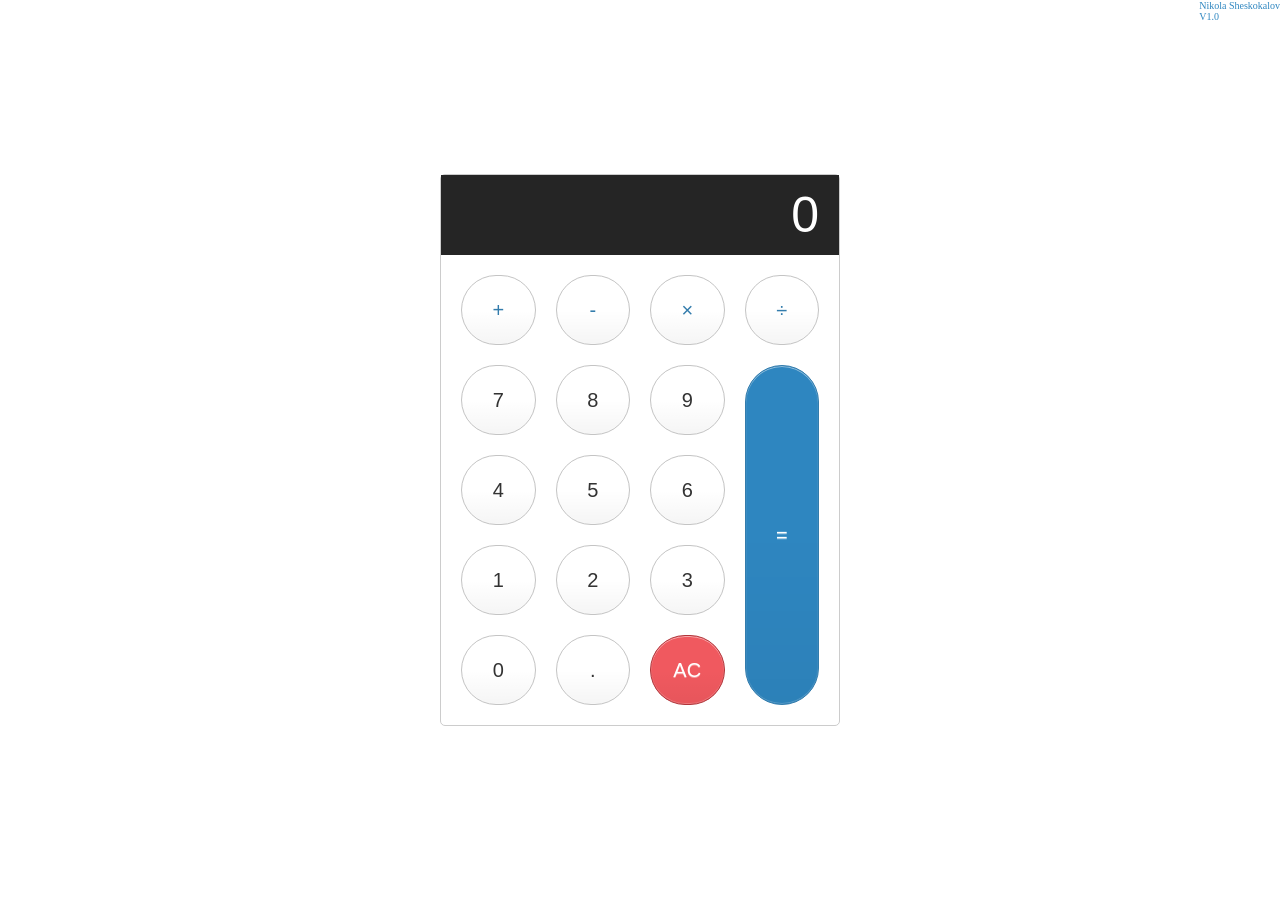
==== index.html @ 2898b0ed "Add files via upload" ====
<!DOCTYPE html>
<html lang="en">
<head>
    <meta charset="UTF-8">
    <meta http-equiv="X-UA-Compatible" content="IE=edge">
    <meta name="viewport" content="width=device-width, initial-scale=1.0">
    <link rel="stylesheet" href="css/styles.css">
    <title>Calculator</title>
</head>
<body>
    <div class="calculator">

        <input type="text" class="calculator-screen" value="" disabled />
        
        <div class="calculator-keys">
          
          <button type="button" class="operator" value="+">+</button>
          <button type="button" class="operator" value="-">-</button>
          <button type="button" class="operator" value="*">&times;</button>
          <button type="button" class="operator" value="/">&divide;</button>
      
          <button type="button" value="7">7</button>
          <button type="button" value="8">8</button>
          <button type="button" value="9">9</button>
      
      
          <button type="button" value="4">4</button>
          <button type="button" value="5">5</button>
          <button type="button" value="6">6</button>
      
      
          <button type="button" value="1">1</button>
          <button type="button" value="2">2</button>
          <button type="button" value="3">3</button>
      
      
          <button type="button" value="0">0</button>
          <button type="button" class="decimal" value=".">.</button>
          <button type="button" class="all-clear" value="all-clear">AC</button>
      
          <button type="button" class="equal-sign operator" value="=">=</button>
      
        </div>
      </div>

      <footer id="footer">
        <p>Nikola Sheskokalov</p>
        <p>V1.0</p>
      </footer>

      <script src="script.js"></script>
</body>
</html>
---- css/styles.css ----
html {
    font-size: 62.5%;
    box-sizing: border-box;
  }
  
  *, *::before, *::after {
    margin: 0;
    padding: 0;
    box-sizing: inherit;
  }
  
  .calculator {
    border: 1px solid #ccc;
    border-radius: 5px;
    position: absolute;
    top: 50%;
    left: 50%;
    transform: translate(-50%, -50%);
    width: 400px;
  }
  
  .calculator-screen {
    width: 100%;
    font-size: 5rem;
    height: 80px;
    border: none;
    background-color: #252525;
    color: #fff;
    text-align: right;
    padding-right: 20px;
    padding-left: 10px;
  }
  
  button {
    height: 70px;
    background-color: #fff;
    border-radius: 120px;
    border: 1px solid #c4c4c4;
    background-color: transparent;
    font-size: 2rem;
    color: #333;
    background-image: linear-gradient(to bottom,transparent,transparent 50%,rgba(0,0,0,.04));
    box-shadow: inset 0 0 0 1px rgba(255,255,255,.05), inset 0 1px 0 0 rgba(255,255,255,.45), inset 0 -1px 0 0 rgba(255,255,255,.15), 0 1px 0 0 rgba(255,255,255,.15);
    text-shadow: 0 1px rgba(255,255,255,.4);
  }
  
  button:hover {
    background-color: #eaeaea;
  }
  
  .operator {
    color: #337cac;
  }
  
  .all-clear {
    background-color: #f0595f;
    border-color: #b0353a;
    color: #fff;
  }
  
  .all-clear:hover {
    background-color: #f17377;
  }
  
  .equal-sign {
    background-color: #2e86c0;
    border-color: #337cac;
    color: #fff;
    height: 100%;
    grid-area: 2 / 4 / 6 / 5;
  }
  
  .equal-sign:hover {
    background-color: #4e9ed4;
  }
  
  .calculator-keys {
    display: grid;
    grid-template-columns: repeat(4, 1fr);
    grid-gap: 20px;
    padding: 20px;
  }

  #footer {
    float: right;
    color: #2e86c0;
  }
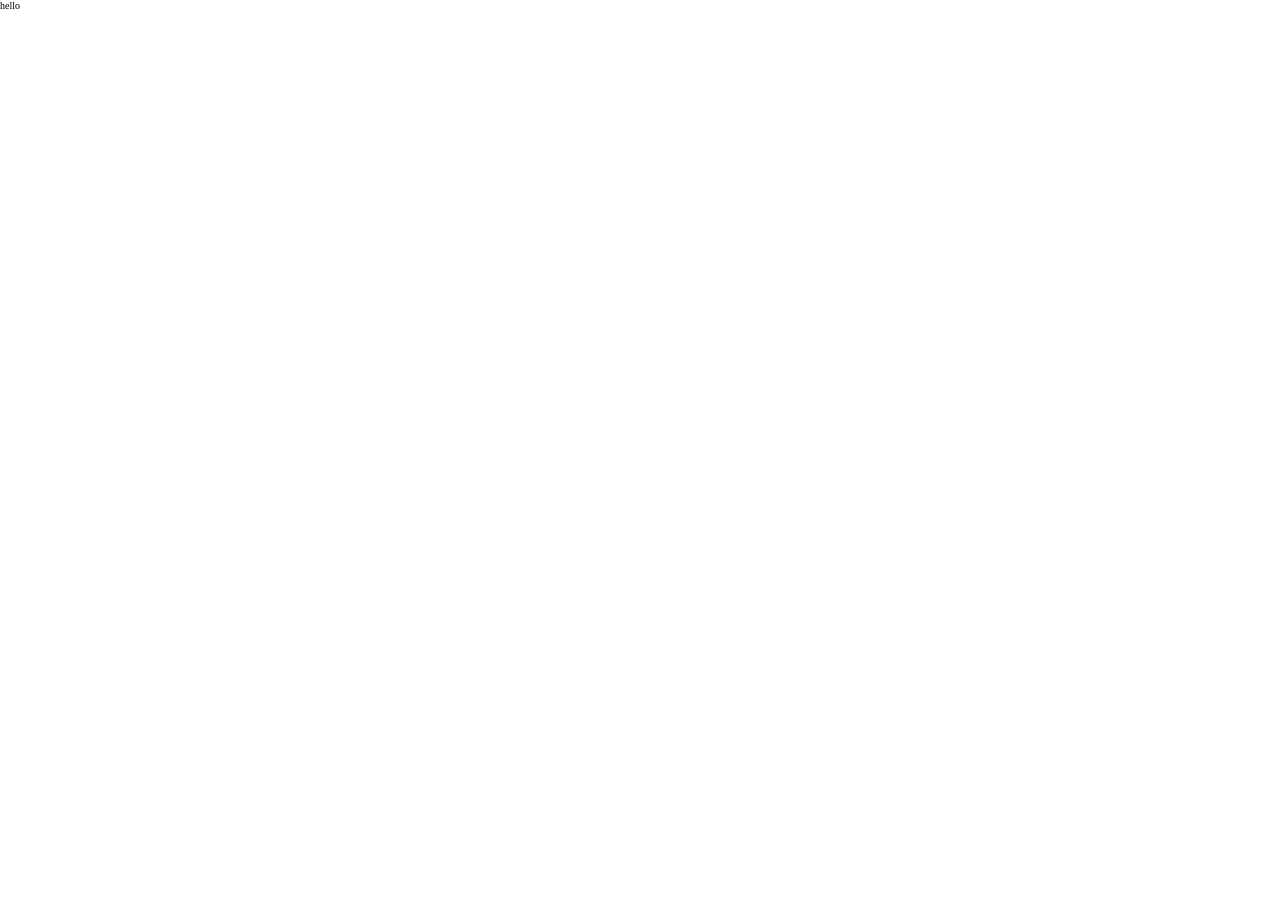
==== commit 9dc597c8: "Add files via upload" ====
--- a/index.html
+++ b/index.html
@@ -8,7 +8,9 @@
     <title>Calculator</title>
 </head>
 <body>
-    <div class="calculator">
+
+<p>hello</p>
+    <!-- <div class="calculator">
 
         <input type="text" class="calculator-screen" value="" disabled />
         
@@ -48,6 +50,6 @@
         <p>V1.0</p>
       </footer>
 
-      <script src="script.js"></script>
+      <script src="script.js"></script> -->
 </body>
 </html>
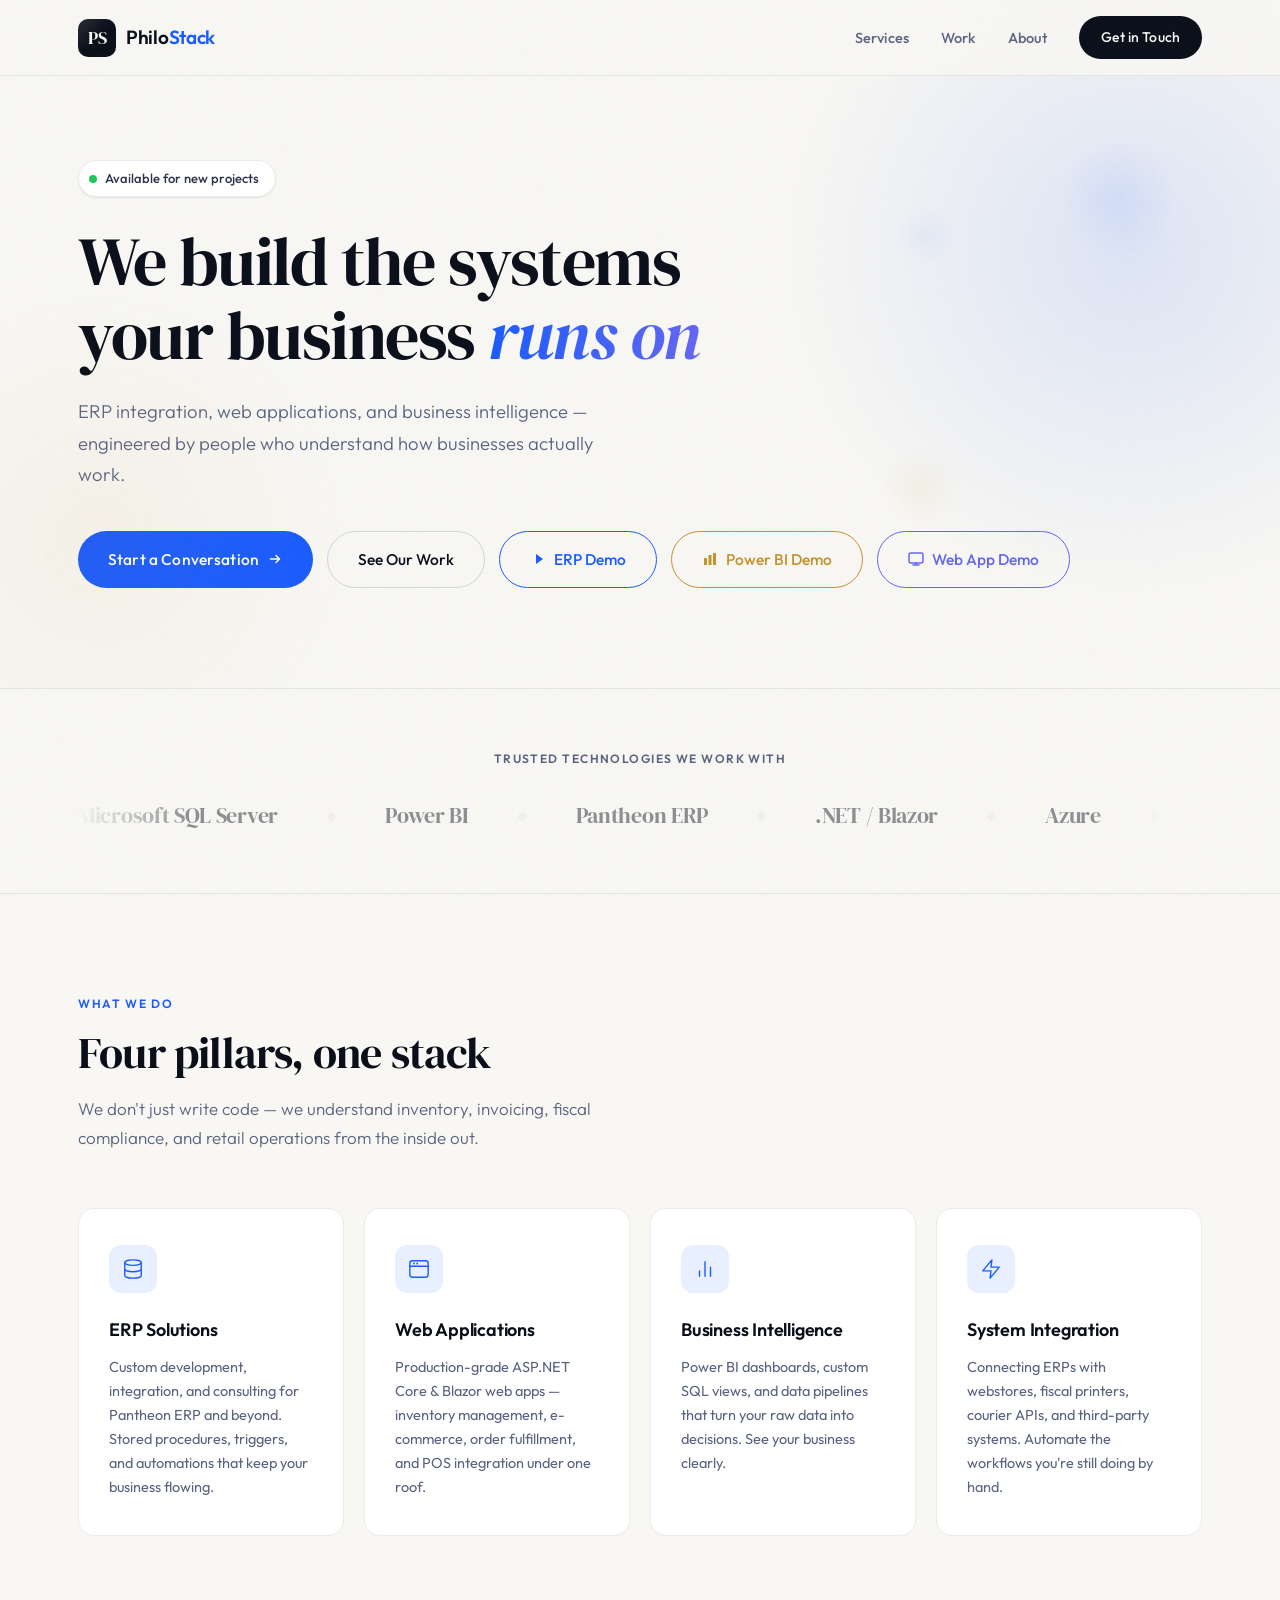
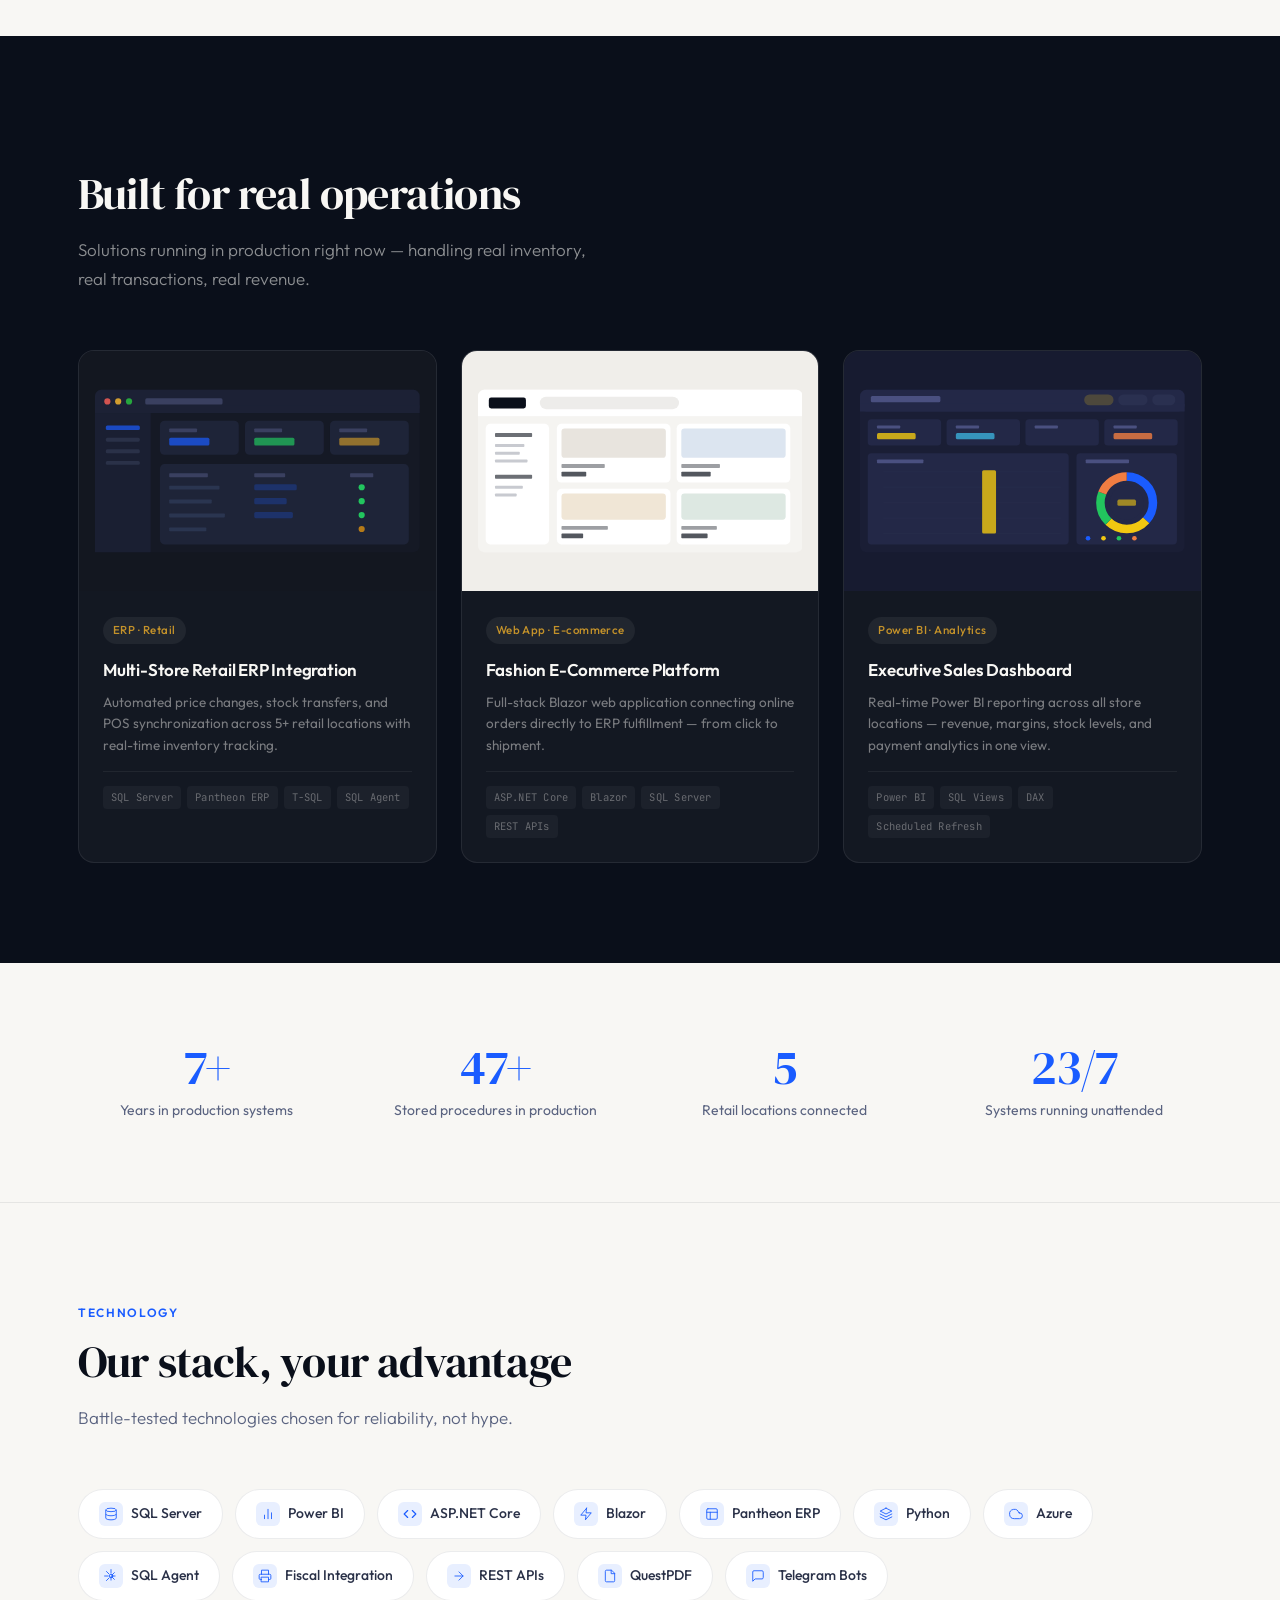
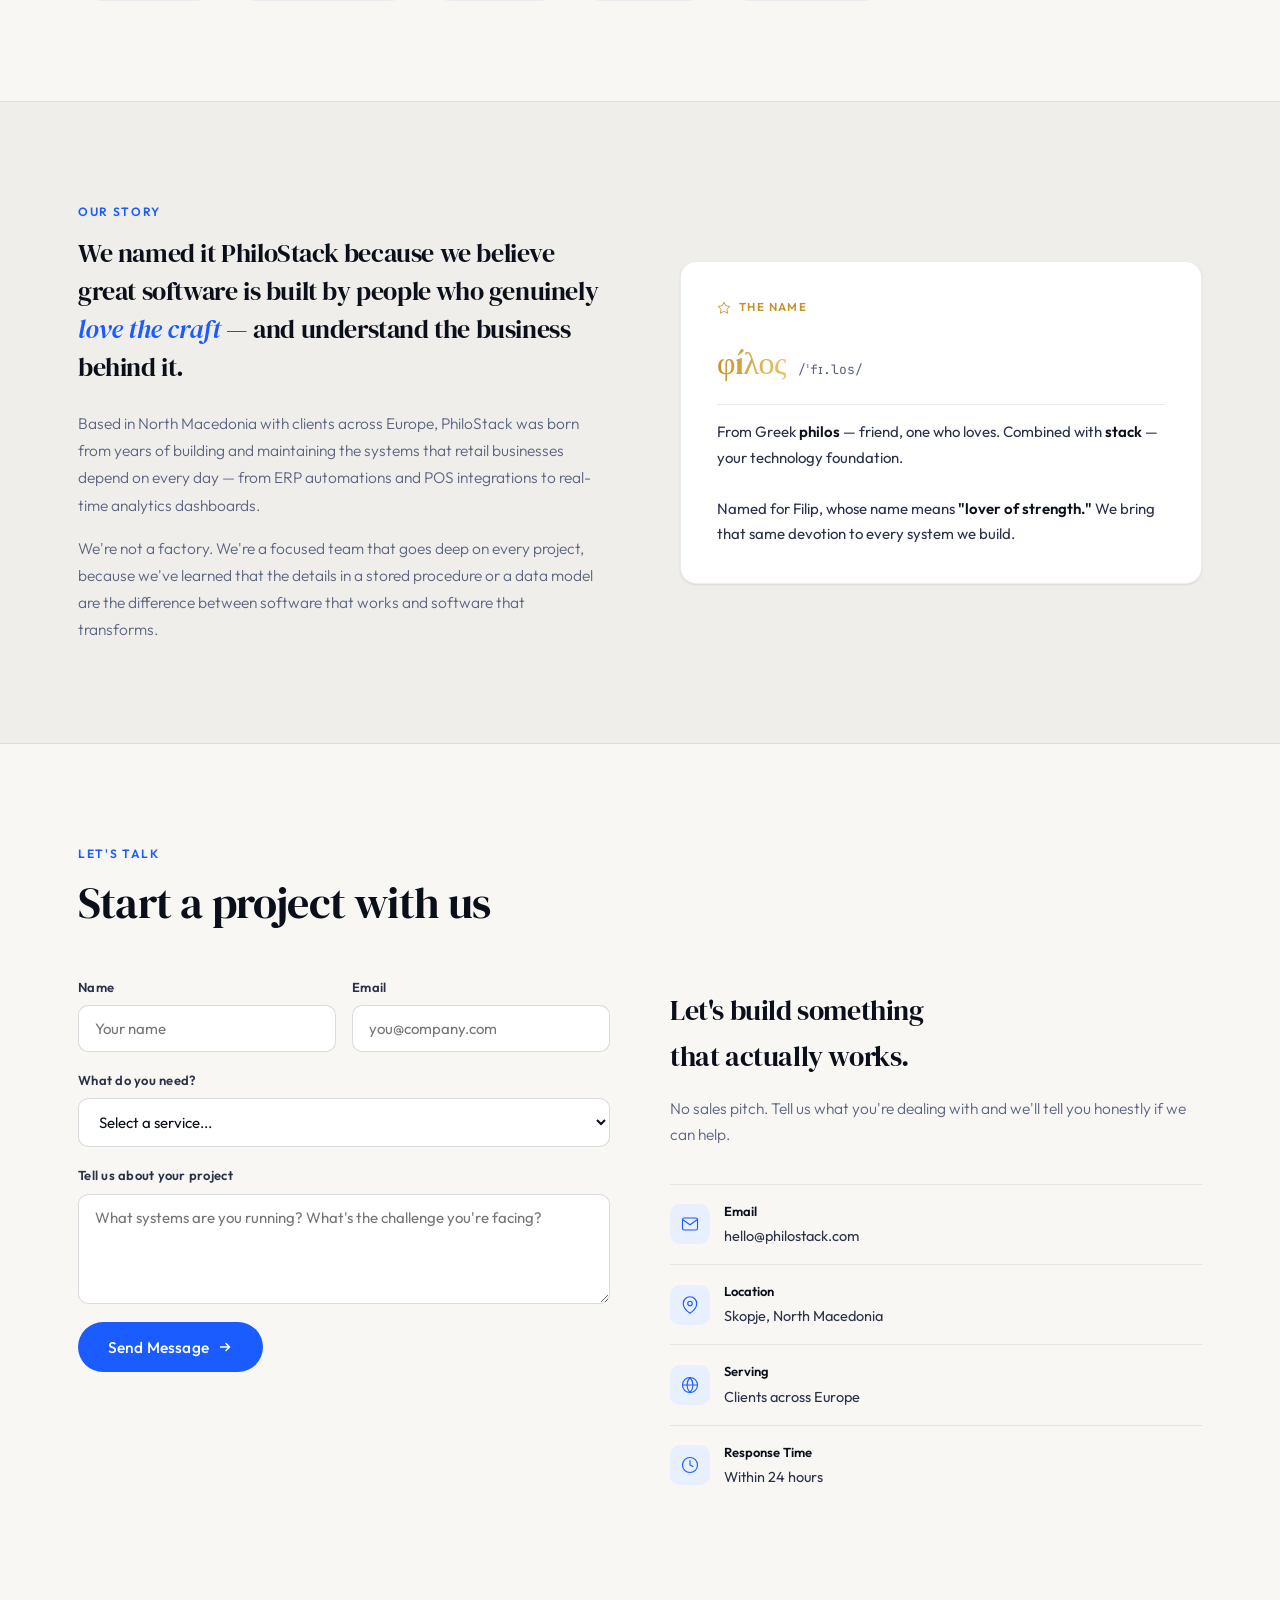
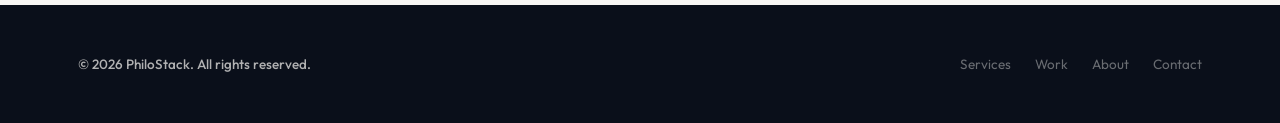
==== commit 6e25bbf9: "Initial deploy: PhiloStack website with interactive demos - Landing page with services, portfolio, s" ====
--- a/index.html
+++ b/index.html
@@ -1,55 +1,1508 @@
-<!DOCTYPE html>
-<html lang="en">
-<head>
-    <meta charset="UTF-8">
-    <meta http-equiv="X-UA-Compatible" content="IE=edge">
-    <meta name="viewport" content="width=device-width, initial-scale=1.0">
-    <link rel="stylesheet" href="css/styles.css">
-    <title>Calculator</title>
-</head>
-<body>
-
-<p>hello</p>
-    <!-- <div class="calculator">
-
-        <input type="text" class="calculator-screen" value="" disabled />
-        
-        <div class="calculator-keys">
-          
-          <button type="button" class="operator" value="+">+</button>
-          <button type="button" class="operator" value="-">-</button>
-          <button type="button" class="operator" value="*">&times;</button>
-          <button type="button" class="operator" value="/">&divide;</button>
-      
-          <button type="button" value="7">7</button>
-          <button type="button" value="8">8</button>
-          <button type="button" value="9">9</button>
-      
-      
-          <button type="button" value="4">4</button>
-          <button type="button" value="5">5</button>
-          <button type="button" value="6">6</button>
-      
-      
-          <button type="button" value="1">1</button>
-          <button type="button" value="2">2</button>
-          <button type="button" value="3">3</button>
-      
-      
-          <button type="button" value="0">0</button>
-          <button type="button" class="decimal" value=".">.</button>
-          <button type="button" class="all-clear" value="all-clear">AC</button>
-      
-          <button type="button" class="equal-sign operator" value="=">=</button>
-      
-        </div>
-      </div>
-
-      <footer id="footer">
-        <p>Nikola Sheskokalov</p>
-        <p>V1.0</p>
-      </footer>
-
-      <script src="script.js"></script> -->
-</body>
-</html>+<!DOCTYPE html>
+<html lang="en">
+<head>
+<meta charset="UTF-8">
+<meta name="viewport" content="width=device-width, initial-scale=1.0">
+<title>PhiloStack — ERP Solutions & Business Intelligence</title>
+<meta name="description" content="PhiloStack builds the systems your business runs on. ERP integration, web applications, and business intelligence — engineered in Skopje, serving Europe.">
+<meta name="theme-color" content="#0a0f1a">
+
+<!-- Open Graph -->
+<meta property="og:type" content="website">
+<meta property="og:title" content="PhiloStack — We build the systems your business runs on">
+<meta property="og:description" content="ERP integration, web applications, and business intelligence — engineered by people who understand how businesses actually work.">
+<meta property="og:url" content="https://philostack.com">
+<meta property="og:site_name" content="PhiloStack">
+<meta property="og:locale" content="en_US">
+
+<!-- Twitter Card -->
+<meta name="twitter:card" content="summary_large_image">
+<meta name="twitter:title" content="PhiloStack — We build the systems your business runs on">
+<meta name="twitter:description" content="ERP integration, web applications, and business intelligence — engineered by people who understand how businesses actually work.">
+
+<link rel="preconnect" href="https://fonts.googleapis.com">
+<link href="https://fonts.googleapis.com/css2?family=DM+Serif+Display:ital@0;1&family=Outfit:wght@300;400;500;600;700&family=JetBrains+Mono:wght@400;500&display=swap" rel="stylesheet">
+<style>
+  :root {
+    --ink: #0a0f1a;
+    --ink-soft: #2a3148;
+    --ink-muted: #5a6380;
+    --surface: #f8f7f4;
+    --surface-warm: #f0eeea;
+    --surface-card: #ffffff;
+    --accent: #1a5cff;
+    --accent-soft: #e8efff;
+    --accent-glow: rgba(26, 92, 255, 0.12);
+    --gold: #c4922a;
+    --gold-soft: #fdf6e8;
+    --border: rgba(10, 15, 26, 0.08);
+    --border-strong: rgba(10, 15, 26, 0.15);
+    --radius: 16px;
+    --radius-sm: 10px;
+    --shadow-sm: 0 1px 3px rgba(10,15,26,0.04), 0 1px 2px rgba(10,15,26,0.06);
+    --shadow-md: 0 4px 20px rgba(10,15,26,0.06), 0 1px 3px rgba(10,15,26,0.04);
+    --shadow-lg: 0 12px 40px rgba(10,15,26,0.08), 0 4px 12px rgba(10,15,26,0.04);
+  }
+
+  * { margin: 0; padding: 0; box-sizing: border-box; }
+  html { scroll-behavior: smooth; }
+
+  body {
+    font-family: 'Outfit', sans-serif;
+    background: var(--surface);
+    color: var(--ink);
+    line-height: 1.65;
+    font-weight: 400;
+    -webkit-font-smoothing: antialiased;
+    overflow-x: hidden;
+  }
+
+  /* ── NOISE TEXTURE ── */
+  body::before {
+    content: '';
+    position: fixed;
+    inset: 0;
+    opacity: 0.025;
+    background-image: url("data:image/svg+xml,%3Csvg viewBox='0 0 256 256' xmlns='http://www.w3.org/2000/svg'%3E%3Cfilter id='n'%3E%3CfeTurbulence type='fractalNoise' baseFrequency='0.85' numOctaves='4' stitchTiles='stitch'/%3E%3C/filter%3E%3Crect width='100%25' height='100%25' filter='url(%23n)'/%3E%3C/svg%3E");
+    pointer-events: none;
+    z-index: 9999;
+  }
+
+  .container { max-width: 1180px; margin: 0 auto; padding: 0 28px; }
+
+  /* ── ANIMATIONS ── */
+  @keyframes fadeUp {
+    from { opacity: 0; transform: translateY(28px); }
+    to { opacity: 1; transform: translateY(0); }
+  }
+  @keyframes fadeIn {
+    from { opacity: 0; }
+    to { opacity: 1; }
+  }
+  @keyframes pulse {
+    0%, 100% { opacity: 1; }
+    50% { opacity: 0.5; }
+  }
+  @keyframes float {
+    0%, 100% { transform: translateY(0); }
+    50% { transform: translateY(-6px); }
+  }
+  @keyframes shimmer {
+    0% { background-position: -200% 0; }
+    100% { background-position: 200% 0; }
+  }
+  @keyframes floatOrb {
+    0%, 100% { transform: translate(0, 0) scale(1); }
+    25% { transform: translate(30px, -20px) scale(1.05); }
+    50% { transform: translate(-10px, -40px) scale(0.97); }
+    75% { transform: translate(-25px, -10px) scale(1.03); }
+  }
+  @keyframes textGradient {
+    0%, 100% { background-position: 0% 50%; }
+    50% { background-position: 100% 50%; }
+  }
+  @keyframes marquee {
+    from { transform: translateX(0); }
+    to { transform: translateX(-50%); }
+  }
+  @keyframes breathe {
+    0%, 100% { opacity: 0.6; transform: scale(1); }
+    50% { opacity: 1; transform: scale(1.02); }
+  }
+  @keyframes svgBarGrow {
+    from { transform: scaleY(0); }
+    to { transform: scaleY(1); }
+  }
+  @keyframes dotTrail {
+    0% { opacity: 0; transform: translateX(-10px); }
+    20% { opacity: 1; }
+    80% { opacity: 1; }
+    100% { opacity: 0; transform: translateX(10px); }
+  }
+
+  .fade-up { animation: fadeUp 0.7s ease-out both; }
+  .fade-up-d1 { animation-delay: 0.1s; }
+  .fade-up-d2 { animation-delay: 0.2s; }
+  .fade-up-d3 { animation-delay: 0.3s; }
+  .fade-up-d4 { animation-delay: 0.4s; }
+
+  /* ── SCROLL REVEAL (progressive enhancement) ── */
+  body.js-ready .reveal {
+    opacity: 0;
+    transform: translateY(32px);
+    transition: opacity 0.7s cubic-bezier(0.22, 1, 0.36, 1), transform 0.7s cubic-bezier(0.22, 1, 0.36, 1);
+  }
+  body.js-ready .reveal.visible {
+    opacity: 1;
+    transform: translateY(0);
+  }
+  body.js-ready .reveal-d1 { transition-delay: 0.08s; }
+  body.js-ready .reveal-d2 { transition-delay: 0.16s; }
+  body.js-ready .reveal-d3 { transition-delay: 0.24s; }
+  body.js-ready .reveal-d4 { transition-delay: 0.32s; }
+
+  /* ── NAV ── */
+  nav {
+    position: fixed;
+    top: 0; left: 0; right: 0;
+    z-index: 100;
+    padding: 16px 0;
+    background: rgba(248, 247, 244, 0.85);
+    backdrop-filter: blur(20px);
+    -webkit-backdrop-filter: blur(20px);
+    border-bottom: 1px solid var(--border);
+    transition: box-shadow 0.3s, padding 0.3s;
+    animation: fadeIn 0.5s ease-out;
+  }
+  nav.scrolled {
+    padding: 12px 0;
+    box-shadow: 0 4px 20px rgba(10,15,26,0.06);
+  }
+  nav .container {
+    display: flex;
+    justify-content: space-between;
+    align-items: center;
+  }
+  .logo {
+    display: flex;
+    align-items: center;
+    gap: 10px;
+    text-decoration: none;
+    color: var(--ink);
+  }
+  .logo-mark {
+    width: 38px; height: 38px;
+    background: var(--ink);
+    border-radius: 10px;
+    display: flex;
+    align-items: center;
+    justify-content: center;
+    color: var(--surface);
+    font-family: 'DM Serif Display', serif;
+    font-size: 18px;
+    font-weight: 400;
+    letter-spacing: -0.5px;
+    position: relative;
+    overflow: hidden;
+  }
+  .logo-mark::after {
+    content: '';
+    position: absolute;
+    inset: 0;
+    background: linear-gradient(135deg, rgba(255,255,255,0.12) 0%, transparent 50%);
+  }
+  .logo-text {
+    font-weight: 600;
+    font-size: 19px;
+    letter-spacing: -0.3px;
+  }
+  .logo-text span { color: var(--accent); }
+
+  .nav-links { display: flex; gap: 32px; align-items: center; }
+  .nav-links a {
+    color: var(--ink-muted);
+    text-decoration: none;
+    font-size: 14.5px;
+    font-weight: 500;
+    transition: color 0.2s;
+    letter-spacing: 0.01em;
+  }
+  .nav-links a:hover { color: var(--ink); }
+  .nav-cta {
+    background: var(--ink) !important;
+    color: var(--surface) !important;
+    padding: 10px 22px !important;
+    border-radius: 50px !important;
+    font-size: 14px !important;
+    font-weight: 500 !important;
+    transition: all 0.25s !important;
+    letter-spacing: 0.01em;
+  }
+  .nav-cta:hover { background: var(--accent) !important; transform: translateY(-1px); }
+
+  /* ── HAMBURGER ── */
+  .hamburger {
+    display: none;
+    flex-direction: column;
+    justify-content: center;
+    gap: 5px;
+    width: 36px; height: 36px;
+    background: none;
+    border: none;
+    cursor: pointer;
+    padding: 6px;
+    z-index: 110;
+  }
+  .hamburger span {
+    display: block;
+    width: 100%;
+    height: 2px;
+    background: var(--ink);
+    border-radius: 2px;
+    transition: all 0.3s ease;
+    transform-origin: center;
+  }
+  .hamburger.active span:nth-child(1) { transform: rotate(45deg) translate(5px, 5px); }
+  .hamburger.active span:nth-child(2) { opacity: 0; }
+  .hamburger.active span:nth-child(3) { transform: rotate(-45deg) translate(5px, -5px); }
+
+  /* ── MOBILE MENU OVERLAY ── */
+  .mobile-menu {
+    position: fixed;
+    inset: 0;
+    background: var(--surface);
+    z-index: 105;
+    display: flex;
+    flex-direction: column;
+    align-items: center;
+    justify-content: center;
+    gap: 8px;
+    opacity: 0;
+    pointer-events: none;
+    transition: opacity 0.3s ease;
+  }
+  .mobile-menu.open {
+    opacity: 1;
+    pointer-events: auto;
+  }
+  .mobile-menu a {
+    font-family: 'DM Serif Display', serif;
+    font-size: 32px;
+    color: var(--ink);
+    text-decoration: none;
+    padding: 12px 24px;
+    letter-spacing: -0.5px;
+    transition: color 0.2s;
+    opacity: 0;
+    transform: translateY(20px);
+  }
+  .mobile-menu.open a {
+    opacity: 1;
+    transform: translateY(0);
+    transition: opacity 0.4s ease, transform 0.4s ease, color 0.2s;
+  }
+  .mobile-menu.open a:nth-child(1) { transition-delay: 0.1s; }
+  .mobile-menu.open a:nth-child(2) { transition-delay: 0.15s; }
+  .mobile-menu.open a:nth-child(3) { transition-delay: 0.2s; }
+  .mobile-menu.open a:nth-child(4) { transition-delay: 0.25s; }
+  .mobile-menu a:hover { color: var(--accent); }
+
+  /* ── HERO ── */
+  .hero {
+    padding: 160px 0 100px;
+    position: relative;
+    overflow: hidden;
+  }
+  .hero::before {
+    content: '';
+    position: absolute;
+    top: -100px; right: -200px;
+    width: 700px; height: 700px;
+    background: radial-gradient(circle, var(--accent-glow) 0%, transparent 70%);
+    pointer-events: none;
+    animation: floatOrb 12s ease-in-out infinite;
+  }
+  .hero::after {
+    content: '';
+    position: absolute;
+    bottom: -100px; left: -150px;
+    width: 500px; height: 500px;
+    background: radial-gradient(circle, rgba(196,146,42,0.06) 0%, transparent 70%);
+    pointer-events: none;
+    animation: floatOrb 16s ease-in-out infinite reverse;
+  }
+  .hero-orb {
+    position: absolute;
+    border-radius: 50%;
+    pointer-events: none;
+    opacity: 0;
+    animation: floatOrb 10s ease-in-out infinite;
+  }
+  body.js-ready .hero-orb { opacity: 1; transition: opacity 1.5s ease 0.5s; }
+  .hero-orb-1 {
+    width: 120px; height: 120px;
+    top: 20%; right: 8%;
+    background: radial-gradient(circle, rgba(26,92,255,0.08), transparent 70%);
+    animation-duration: 14s;
+  }
+  .hero-orb-2 {
+    width: 80px; height: 80px;
+    top: 65%; right: 25%;
+    background: radial-gradient(circle, rgba(196,146,42,0.07), transparent 70%);
+    animation-duration: 18s; animation-delay: -4s;
+  }
+  .hero-orb-3 {
+    width: 60px; height: 60px;
+    top: 30%; left: 70%;
+    background: radial-gradient(circle, rgba(26,92,255,0.05), transparent 70%);
+    animation-duration: 11s; animation-delay: -7s;
+  }
+  .hero-badge {
+    display: inline-flex;
+    align-items: center;
+    gap: 8px;
+    padding: 7px 16px 7px 10px;
+    background: var(--surface-card);
+    border: 1px solid var(--border);
+    border-radius: 50px;
+    font-size: 13px;
+    font-weight: 500;
+    color: var(--ink-soft);
+    margin-bottom: 28px;
+    box-shadow: var(--shadow-sm);
+  }
+  .hero-badge-dot {
+    width: 8px; height: 8px;
+    background: #22c55e;
+    border-radius: 50%;
+    animation: pulse 2s ease-in-out infinite;
+  }
+  .hero h1 {
+    font-family: 'DM Serif Display', serif;
+    font-size: clamp(42px, 5.5vw, 68px);
+    line-height: 1.08;
+    letter-spacing: -1.5px;
+    font-weight: 400;
+    max-width: 750px;
+    color: var(--ink);
+    margin-bottom: 24px;
+  }
+  .hero h1 em {
+    font-style: italic;
+    background: linear-gradient(90deg, var(--accent), #6366f1, var(--accent));
+    background-size: 200% auto;
+    -webkit-background-clip: text;
+    -webkit-text-fill-color: transparent;
+    background-clip: text;
+    animation: textGradient 6s ease-in-out infinite;
+  }
+  .hero-sub {
+    font-size: 18.5px;
+    color: var(--ink-muted);
+    max-width: 540px;
+    line-height: 1.7;
+    margin-bottom: 40px;
+    font-weight: 300;
+  }
+  .hero-actions { display: flex; gap: 14px; flex-wrap: wrap; }
+  .btn-primary {
+    display: inline-flex;
+    align-items: center;
+    gap: 8px;
+    padding: 15px 30px;
+    background: var(--accent);
+    color: #fff;
+    border: none;
+    border-radius: 50px;
+    font-family: 'Outfit', sans-serif;
+    font-size: 15.5px;
+    font-weight: 500;
+    cursor: pointer;
+    transition: all 0.25s;
+    text-decoration: none;
+    letter-spacing: 0.01em;
+  }
+  .btn-primary:hover { background: #0044dd; transform: translateY(-2px); box-shadow: 0 8px 24px rgba(26,92,255,0.25); }
+  .btn-secondary {
+    display: inline-flex;
+    align-items: center;
+    gap: 8px;
+    padding: 15px 30px;
+    background: transparent;
+    color: var(--ink);
+    border: 1.5px solid var(--border-strong);
+    border-radius: 50px;
+    font-family: 'Outfit', sans-serif;
+    font-size: 15.5px;
+    font-weight: 500;
+    cursor: pointer;
+    transition: all 0.25s;
+    text-decoration: none;
+  }
+  .btn-secondary:hover { border-color: var(--ink); background: var(--surface-card); }
+
+  /* ── TRUST BAR ── */
+  .trust-bar {
+    padding: 60px 0;
+    border-top: 1px solid var(--border);
+    border-bottom: 1px solid var(--border);
+  }
+  .trust-label {
+    font-size: 12px;
+    text-transform: uppercase;
+    letter-spacing: 0.12em;
+    color: var(--ink-muted);
+    font-weight: 600;
+    margin-bottom: 28px;
+    text-align: center;
+  }
+  .trust-logos-wrap {
+    overflow: hidden;
+    mask-image: linear-gradient(90deg, transparent, #000 10%, #000 90%, transparent);
+    -webkit-mask-image: linear-gradient(90deg, transparent, #000 10%, #000 90%, transparent);
+  }
+  .trust-logos {
+    display: flex;
+    align-items: center;
+    gap: 48px;
+    opacity: 0.45;
+    width: max-content;
+    animation: marquee 20s linear infinite;
+  }
+  .trust-logos:hover { animation-play-state: paused; }
+  .trust-item {
+    font-family: 'DM Serif Display', serif;
+    font-size: 22px;
+    color: var(--ink);
+    letter-spacing: -0.3px;
+    white-space: nowrap;
+  }
+  .trust-separator { color: var(--border-strong); font-size: 14px; opacity: 0.5; }
+
+  /* ── SECTION SHARED ── */
+  .section-label {
+    font-size: 12px;
+    text-transform: uppercase;
+    letter-spacing: 0.14em;
+    color: var(--accent);
+    font-weight: 600;
+    margin-bottom: 14px;
+  }
+  .section-title {
+    font-family: 'DM Serif Display', serif;
+    font-size: clamp(32px, 4vw, 44px);
+    line-height: 1.15;
+    letter-spacing: -0.8px;
+    margin-bottom: 16px;
+    font-weight: 400;
+  }
+  .section-desc {
+    font-size: 17px;
+    color: var(--ink-muted);
+    max-width: 520px;
+    line-height: 1.7;
+    margin-bottom: 56px;
+    font-weight: 300;
+  }
+
+  /* ── SERVICES ── */
+  .services { padding: 100px 0; }
+  .services-grid {
+    display: grid;
+    grid-template-columns: repeat(auto-fit, minmax(260px, 1fr));
+    gap: 20px;
+  }
+  .service-card {
+    background: var(--surface-card);
+    border: 1px solid var(--border);
+    border-radius: var(--radius);
+    padding: 36px 30px;
+    transition: all 0.3s ease;
+    position: relative;
+    overflow: hidden;
+  }
+  .service-card::before {
+    content: '';
+    position: absolute;
+    top: 0; left: 0; right: 0;
+    height: 3px;
+    background: var(--accent);
+    transform: scaleX(0);
+    transform-origin: left;
+    transition: transform 0.4s ease;
+  }
+  .service-card:hover::before { transform: scaleX(1); }
+  .service-card:hover { box-shadow: var(--shadow-lg); transform: translateY(-4px); border-color: transparent; }
+  .service-icon {
+    width: 48px; height: 48px;
+    background: var(--accent-soft);
+    border-radius: 12px;
+    display: flex;
+    align-items: center;
+    justify-content: center;
+    margin-bottom: 22px;
+    color: var(--accent);
+  }
+  .service-card h3 {
+    font-size: 18px;
+    font-weight: 600;
+    margin-bottom: 10px;
+    letter-spacing: -0.2px;
+  }
+  .service-card p {
+    font-size: 14.5px;
+    color: var(--ink-muted);
+    line-height: 1.65;
+  }
+
+  /* ── WORK / PORTFOLIO ── */
+  .work { padding: 100px 0; background: var(--ink); color: var(--surface); }
+  .work .section-label { color: var(--gold); }
+  .work .section-desc { color: rgba(248,247,244,0.55); }
+
+  .work-grid {
+    display: grid;
+    grid-template-columns: repeat(auto-fit, minmax(340px, 1fr));
+    gap: 24px;
+  }
+  .work-card {
+    border-radius: var(--radius);
+    overflow: hidden;
+    background: rgba(255,255,255,0.04);
+    border: 1px solid rgba(255,255,255,0.08);
+    transition: all 0.35s;
+  }
+  .work-card:hover { border-color: rgba(255,255,255,0.15); transform: translateY(-4px); }
+  .work-thumb {
+    height: 240px;
+    display: flex;
+    align-items: center;
+    justify-content: center;
+    position: relative;
+    overflow: hidden;
+    padding: 16px;
+  }
+  .work-thumb svg {
+    width: 100%;
+    height: 100%;
+    border-radius: 8px;
+  }
+  .work-card-body { padding: 24px; }
+  .work-card-tag {
+    display: inline-block;
+    padding: 4px 10px;
+    background: rgba(255,255,255,0.06);
+    border-radius: 50px;
+    font-size: 11.5px;
+    font-weight: 500;
+    color: var(--gold);
+    margin-bottom: 12px;
+    letter-spacing: 0.04em;
+  }
+  .work-card h3 {
+    font-size: 17px;
+    font-weight: 600;
+    margin-bottom: 8px;
+    letter-spacing: -0.2px;
+  }
+  .work-card p {
+    font-size: 13.5px;
+    color: rgba(248,247,244,0.45);
+    line-height: 1.6;
+  }
+  .work-card-tech {
+    display: flex;
+    flex-wrap: wrap;
+    gap: 6px;
+    margin-top: 14px;
+    padding-top: 14px;
+    border-top: 1px solid rgba(255,255,255,0.06);
+  }
+  .work-card-tech span {
+    font-family: 'JetBrains Mono', monospace;
+    font-size: 10.5px;
+    color: rgba(248,247,244,0.35);
+    padding: 3px 8px;
+    background: rgba(255,255,255,0.04);
+    border-radius: 4px;
+    letter-spacing: 0.02em;
+  }
+
+  /* ── STATS ── */
+  .stats { padding: 80px 0; border-bottom: 1px solid var(--border); }
+  .stats-grid {
+    display: grid;
+    grid-template-columns: repeat(4, 1fr);
+    gap: 32px;
+    text-align: center;
+  }
+  .stat-number {
+    font-family: 'DM Serif Display', serif;
+    font-size: 48px;
+    color: var(--accent);
+    letter-spacing: -1.5px;
+    line-height: 1;
+    margin-bottom: 8px;
+    transition: transform 0.3s ease;
+  }
+  .stat-number.counted { animation: breathe 4s ease-in-out 1; }
+  .stat-label {
+    font-size: 14px;
+    color: var(--ink-muted);
+    font-weight: 400;
+  }
+
+  /* ── TECH STACK ── */
+  .tech { padding: 100px 0; }
+  .tech-pills {
+    display: flex;
+    flex-wrap: wrap;
+    gap: 12px;
+    margin-top: 8px;
+  }
+  .tech-pill {
+    display: inline-flex;
+    align-items: center;
+    gap: 8px;
+    padding: 12px 20px;
+    background: var(--surface-card);
+    border: 1px solid var(--border);
+    border-radius: 50px;
+    font-size: 14px;
+    font-weight: 500;
+    color: var(--ink-soft);
+    transition: all 0.25s;
+    white-space: nowrap;
+  }
+  .tech-pill:hover { border-color: var(--accent); color: var(--accent); transform: translateY(-2px); box-shadow: var(--shadow-sm); }
+  .tech-pill-icon {
+    width: 24px; height: 24px;
+    border-radius: 6px;
+    background: var(--accent-soft);
+    display: flex;
+    align-items: center;
+    justify-content: center;
+    color: var(--accent);
+  }
+
+  /* ── ABOUT / STORY ── */
+  .about {
+    padding: 100px 0;
+    background: var(--surface-warm);
+    border-top: 1px solid var(--border);
+    border-bottom: 1px solid var(--border);
+  }
+  .about-inner {
+    display: grid;
+    grid-template-columns: 1fr 1fr;
+    gap: 80px;
+    align-items: center;
+  }
+  .about-quote {
+    font-family: 'DM Serif Display', serif;
+    font-size: 26px;
+    line-height: 1.45;
+    letter-spacing: -0.4px;
+    font-weight: 400;
+    color: var(--ink);
+    margin-bottom: 24px;
+  }
+  .about-quote em { color: var(--accent); font-style: italic; }
+  .about-text {
+    font-size: 15.5px;
+    color: var(--ink-muted);
+    line-height: 1.75;
+    font-weight: 300;
+  }
+  .about-text + .about-text { margin-top: 16px; }
+  .about-origin {
+    background: var(--surface-card);
+    border: 1px solid var(--border);
+    border-radius: var(--radius);
+    padding: 36px;
+    box-shadow: var(--shadow-sm);
+  }
+  .about-origin-label {
+    font-size: 11.5px;
+    text-transform: uppercase;
+    letter-spacing: 0.12em;
+    color: var(--gold);
+    font-weight: 600;
+    margin-bottom: 20px;
+    display: flex;
+    align-items: center;
+    gap: 8px;
+  }
+  .origin-word {
+    display: flex;
+    align-items: baseline;
+    gap: 12px;
+    margin-bottom: 14px;
+  }
+  .origin-greek {
+    font-family: 'DM Serif Display', serif;
+    font-size: 32px;
+    color: var(--ink);
+    letter-spacing: -0.5px;
+  }
+  .origin-phonetic {
+    font-family: 'JetBrains Mono', monospace;
+    font-size: 13px;
+    color: var(--ink-muted);
+  }
+  .origin-meaning {
+    font-size: 15px;
+    color: var(--ink-soft);
+    line-height: 1.7;
+    padding-top: 14px;
+    border-top: 1px solid var(--border);
+  }
+  .origin-meaning strong { color: var(--ink); font-weight: 600; }
+
+  /* ── CONTACT ── */
+  .contact { padding: 100px 0; }
+  .contact-inner {
+    display: grid;
+    grid-template-columns: 1fr 1fr;
+    gap: 60px;
+  }
+  .contact-form { display: flex; flex-direction: column; gap: 18px; }
+  .form-group { display: flex; flex-direction: column; gap: 7px; }
+  .form-group label {
+    font-size: 13px;
+    font-weight: 600;
+    color: var(--ink-soft);
+    letter-spacing: 0.02em;
+  }
+  .form-group input, .form-group textarea, .form-group select {
+    padding: 13px 16px;
+    border: 1.5px solid var(--border-strong);
+    border-radius: var(--radius-sm);
+    font-family: 'Outfit', sans-serif;
+    font-size: 15px;
+    color: var(--ink);
+    background: var(--surface-card);
+    transition: border-color 0.2s, box-shadow 0.2s;
+    outline: none;
+  }
+  .form-group input:focus, .form-group textarea:focus, .form-group select:focus {
+    border-color: var(--accent);
+    box-shadow: 0 0 0 3px var(--accent-glow);
+  }
+  .form-group textarea { resize: vertical; min-height: 110px; }
+  .form-row { display: grid; grid-template-columns: 1fr 1fr; gap: 16px; }
+  .contact-info { padding-top: 10px; }
+  .contact-info h3 {
+    font-family: 'DM Serif Display', serif;
+    font-size: 28px;
+    margin-bottom: 16px;
+    font-weight: 400;
+    letter-spacing: -0.4px;
+  }
+  .contact-info > p {
+    font-size: 15.5px;
+    color: var(--ink-muted);
+    line-height: 1.7;
+    margin-bottom: 36px;
+    font-weight: 300;
+  }
+  .contact-detail {
+    display: flex;
+    align-items: center;
+    gap: 14px;
+    padding: 16px 0;
+    border-top: 1px solid var(--border);
+  }
+  .contact-detail-icon {
+    width: 40px; height: 40px;
+    background: var(--accent-soft);
+    border-radius: 10px;
+    display: flex;
+    align-items: center;
+    justify-content: center;
+    flex-shrink: 0;
+    color: var(--accent);
+  }
+  .contact-detail-text { font-size: 14.5px; color: var(--ink-soft); }
+  .contact-detail-text strong { display: block; color: var(--ink); font-weight: 600; font-size: 13px; margin-bottom: 2px; }
+
+  /* ── FOOTER ── */
+  footer {
+    padding: 48px 0;
+    background: var(--ink);
+    color: rgba(248,247,244,0.4);
+    font-size: 13.5px;
+  }
+  footer .container {
+    display: flex;
+    justify-content: space-between;
+    align-items: center;
+    flex-wrap: wrap;
+    gap: 16px;
+  }
+  .footer-brand { color: rgba(248,247,244,0.7); font-weight: 500; }
+  .footer-links { display: flex; gap: 24px; }
+  .footer-links a { color: rgba(248,247,244,0.4); text-decoration: none; transition: color 0.2s; }
+  .footer-links a:hover { color: rgba(248,247,244,0.8); }
+
+  /* ── RESPONSIVE ── */
+  @media (max-width: 900px) {
+    .nav-links { display: none; }
+    .hamburger { display: flex; }
+    .about-inner { grid-template-columns: 1fr; gap: 40px; }
+    .contact-inner { grid-template-columns: 1fr; }
+    .stats-grid { grid-template-columns: repeat(2, 1fr); gap: 24px; }
+    .work-grid { grid-template-columns: 1fr; }
+    .form-row { grid-template-columns: 1fr; }
+  }
+
+  @media (max-width: 600px) {
+    .hero { padding: 130px 0 70px; }
+    .trust-logos { gap: 28px; }
+    .trust-item { font-size: 17px; }
+    .stats-grid { grid-template-columns: 1fr 1fr; }
+    .work-thumb { height: 200px; padding: 12px; }
+  }
+</style>
+</head>
+<body>
+
+<!-- ════ NAV ════ -->
+<nav>
+  <div class="container">
+    <a href="#" class="logo">
+      <div class="logo-mark">PS</div>
+      <div class="logo-text">Philo<span>Stack</span></div>
+    </a>
+    <div class="nav-links">
+      <a href="#services">Services</a>
+      <a href="#work">Work</a>
+      <a href="#about">About</a>
+      <a href="#contact" class="nav-cta">Get in Touch</a>
+    </div>
+    <button class="hamburger" aria-label="Toggle menu">
+      <span></span><span></span><span></span>
+    </button>
+  </div>
+</nav>
+
+<!-- ════ MOBILE MENU ════ -->
+<div class="mobile-menu">
+  <a href="#services">Services</a>
+  <a href="#work">Work</a>
+  <a href="#about">About</a>
+  <a href="#contact">Contact</a>
+</div>
+
+<!-- ════ HERO ════ -->
+<section class="hero">
+  <div class="hero-orb hero-orb-1"></div>
+  <div class="hero-orb hero-orb-2"></div>
+  <div class="hero-orb hero-orb-3"></div>
+  <div class="container">
+    <div class="hero-badge fade-up">
+      <span class="hero-badge-dot"></span>
+      Available for new projects
+    </div>
+    <h1 class="fade-up fade-up-d1">We build the systems<br>your business <em>runs on</em></h1>
+    <p class="hero-sub fade-up fade-up-d2">
+      ERP integration, web applications, and business intelligence — engineered by people who understand how businesses actually work.
+    </p>
+    <div class="hero-actions fade-up fade-up-d3">
+      <a href="#contact" class="btn-primary">
+        Start a Conversation
+        <svg width="16" height="16" viewBox="0 0 16 16" fill="none"><path d="M3.5 8h9m0 0L9 4.5M12.5 8 9 11.5" stroke="currentColor" stroke-width="1.5" stroke-linecap="round" stroke-linejoin="round"/></svg>
+      </a>
+      <a href="#work" class="btn-secondary">See Our Work</a>
+      <a href="demo.html" class="btn-secondary" style="border-color: var(--accent); color: var(--accent);">
+        <svg width="16" height="16" viewBox="0 0 16 16" fill="none"><polygon points="6,3 13,8 6,13" fill="currentColor"/></svg>
+        ERP Demo
+      </a>
+      <a href="demo-powerbi.html" class="btn-secondary" style="border-color: var(--gold); color: var(--gold);">
+        <svg width="16" height="16" viewBox="0 0 16 16" fill="none"><rect x="2" y="7" width="3" height="7" rx="0.5" fill="currentColor"/><rect x="6.5" y="4" width="3" height="10" rx="0.5" fill="currentColor"/><rect x="11" y="2" width="3" height="12" rx="0.5" fill="currentColor"/></svg>
+        Power BI Demo
+      </a>
+      <a href="demo-webapp.html" class="btn-secondary" style="border-color: #6366f1; color: #6366f1;">
+        <svg width="16" height="16" viewBox="0 0 16 16" fill="none"><rect x="1" y="2" width="14" height="10" rx="2" stroke="currentColor" stroke-width="1.5" fill="none"/><path d="M5 14h6M8 12v2" stroke="currentColor" stroke-width="1.5" stroke-linecap="round"/></svg>
+        Web App Demo
+      </a>
+    </div>
+  </div>
+</section>
+
+<!-- ════ TRUST BAR ════ -->
+<section class="trust-bar">
+  <div class="container">
+    <div class="trust-label">Trusted technologies we work with</div>
+    <div class="trust-logos-wrap">
+      <div class="trust-logos">
+        <span class="trust-item">Microsoft SQL Server</span><span class="trust-separator">&#9670;</span>
+        <span class="trust-item">Power BI</span><span class="trust-separator">&#9670;</span>
+        <span class="trust-item">Pantheon ERP</span><span class="trust-separator">&#9670;</span>
+        <span class="trust-item">.NET / Blazor</span><span class="trust-separator">&#9670;</span>
+        <span class="trust-item">Azure</span><span class="trust-separator">&#9670;</span>
+        <span class="trust-item">SQL Agent</span><span class="trust-separator">&#9670;</span>
+        <span class="trust-item">REST APIs</span><span class="trust-separator">&#9670;</span>
+        <span class="trust-item">QuestPDF</span><span class="trust-separator">&#9670;</span>
+        <span class="trust-item">Microsoft SQL Server</span><span class="trust-separator">&#9670;</span>
+        <span class="trust-item">Power BI</span><span class="trust-separator">&#9670;</span>
+        <span class="trust-item">Pantheon ERP</span><span class="trust-separator">&#9670;</span>
+        <span class="trust-item">.NET / Blazor</span><span class="trust-separator">&#9670;</span>
+        <span class="trust-item">Azure</span><span class="trust-separator">&#9670;</span>
+        <span class="trust-item">SQL Agent</span><span class="trust-separator">&#9670;</span>
+        <span class="trust-item">REST APIs</span><span class="trust-separator">&#9670;</span>
+        <span class="trust-item">QuestPDF</span><span class="trust-separator">&#9670;</span>
+      </div>
+    </div>
+  </div>
+</section>
+
+<!-- ════ SERVICES ════ -->
+<section class="services" id="services">
+  <div class="container">
+    <div class="section-label reveal">What We Do</div>
+    <h2 class="section-title reveal">Four pillars, one stack</h2>
+    <p class="section-desc reveal">
+      We don't just write code — we understand inventory, invoicing, fiscal compliance, and retail operations from the inside out.
+    </p>
+    <div class="services-grid">
+      <div class="service-card reveal reveal-d1">
+        <div class="service-icon">
+          <svg width="22" height="22" viewBox="0 0 24 24" fill="none" stroke="currentColor" stroke-width="1.5" stroke-linecap="round" stroke-linejoin="round"><ellipse cx="12" cy="5" rx="9" ry="3"/><path d="M21 12c0 1.66-4 3-9 3s-9-1.34-9-3"/><path d="M3 5v14c0 1.66 4 3 9 3s9-1.34 9-3V5"/></svg>
+        </div>
+        <h3>ERP Solutions</h3>
+        <p>Custom development, integration, and consulting for Pantheon ERP and beyond. Stored procedures, triggers, and automations that keep your business flowing.</p>
+      </div>
+      <div class="service-card reveal reveal-d2">
+        <div class="service-icon">
+          <svg width="22" height="22" viewBox="0 0 24 24" fill="none" stroke="currentColor" stroke-width="1.5" stroke-linecap="round" stroke-linejoin="round"><rect x="2" y="3" width="20" height="18" rx="3"/><line x1="2" y1="9" x2="22" y2="9"/><circle cx="6.5" cy="6" r="1" fill="currentColor" stroke="none"/><circle cx="10" cy="6" r="1" fill="currentColor" stroke="none"/></svg>
+        </div>
+        <h3>Web Applications</h3>
+        <p>Production-grade ASP.NET Core &amp; Blazor web apps — inventory management, e-commerce, order fulfillment, and POS integration under one roof.</p>
+      </div>
+      <div class="service-card reveal reveal-d3">
+        <div class="service-icon">
+          <svg width="22" height="22" viewBox="0 0 24 24" fill="none" stroke="currentColor" stroke-width="1.5" stroke-linecap="round" stroke-linejoin="round"><path d="M18 20V10M12 20V4M6 20v-6"/></svg>
+        </div>
+        <h3>Business Intelligence</h3>
+        <p>Power BI dashboards, custom SQL views, and data pipelines that turn your raw data into decisions. See your business clearly.</p>
+      </div>
+      <div class="service-card reveal reveal-d4">
+        <div class="service-icon">
+          <svg width="22" height="22" viewBox="0 0 24 24" fill="none" stroke="currentColor" stroke-width="1.5" stroke-linecap="round" stroke-linejoin="round"><path d="M13 2L3 14h9l-1 8 10-12h-9l1-8z"/></svg>
+        </div>
+        <h3>System Integration</h3>
+        <p>Connecting ERPs with webstores, fiscal printers, courier APIs, and third-party systems. Automate the workflows you're still doing by hand.</p>
+      </div>
+    </div>
+  </div>
+</section>
+
+<!-- ════ WORK ════ -->
+<section class="work" id="work">
+  <div class="container">
+    <div class="section-label reveal">Selected Work</div>
+    <h2 class="section-title reveal" style="color: var(--surface);">Built for real operations</h2>
+    <p class="section-desc reveal">
+      Solutions running in production right now — handling real inventory, real transactions, real revenue.
+    </p>
+    <div class="work-grid">
+
+      <!-- ── ERP Integration Dashboard ── -->
+      <div class="work-card reveal reveal-d1">
+        <div class="work-thumb" style="background: #131720;">
+          <svg viewBox="0 0 420 210" fill="none" xmlns="http://www.w3.org/2000/svg">
+            <!-- Window chrome -->
+            <rect width="420" height="210" rx="8" fill="#151925"/>
+            <rect width="420" height="30" rx="8" fill="#1c2135"/>
+            <rect y="20" width="420" height="10" fill="#1c2135"/>
+            <circle cx="16" cy="15" r="4" fill="#ff5f57" opacity="0.8"/><circle cx="30" cy="15" r="4" fill="#febc2e" opacity="0.8"/><circle cx="44" cy="15" r="4" fill="#28c840" opacity="0.8"/>
+            <rect x="65" y="11" width="100" height="8" rx="2" fill="#3a4060"/>
+            <!-- Sidebar -->
+            <rect y="30" width="72" height="180" fill="#1a1f32"/>
+            <rect x="14" y="46" width="44" height="6" rx="2" fill="#1a5cff" opacity="0.7"/>
+            <rect x="14" y="62" width="44" height="5" rx="2" fill="#2a3148"/>
+            <rect x="14" y="77" width="44" height="5" rx="2" fill="#2a3148"/>
+            <rect x="14" y="92" width="44" height="5" rx="2" fill="#2a3148"/>
+            <!-- KPI Cards -->
+            <rect x="84" y="40" width="102" height="44" rx="6" fill="#1e2438"/>
+            <rect x="96" y="50" width="36" height="5" rx="1" fill="#3a4060"/>
+            <rect x="96" y="62" width="52" height="10" rx="2" fill="#1a5cff" opacity="0.7"/>
+            <rect x="194" y="40" width="102" height="44" rx="6" fill="#1e2438"/>
+            <rect x="206" y="50" width="36" height="5" rx="1" fill="#3a4060"/>
+            <rect x="206" y="62" width="52" height="10" rx="2" fill="#22c55e" opacity="0.7"/>
+            <rect x="304" y="40" width="102" height="44" rx="6" fill="#1e2438"/>
+            <rect x="316" y="50" width="36" height="5" rx="1" fill="#3a4060"/>
+            <rect x="316" y="62" width="52" height="10" rx="2" fill="#c4922a" opacity="0.7"/>
+            <!-- Data Table -->
+            <rect x="84" y="96" width="322" height="104" rx="6" fill="#1e2438"/>
+            <rect x="96" y="108" width="50" height="5" rx="1" fill="#3a4060"/>
+            <rect x="206" y="108" width="40" height="5" rx="1" fill="#3a4060"/>
+            <rect x="330" y="108" width="30" height="5" rx="1" fill="#3a4060"/>
+            <!-- Row 1 -->
+            <rect x="96" y="124" width="65" height="5" rx="1" fill="#2a3550"/>
+            <rect x="206" y="122" width="55" height="8" rx="2" fill="#1a5cff" opacity="0.25"/>
+            <circle cx="345" cy="126" r="4" fill="#22c55e"/>
+            <!-- Row 2 -->
+            <rect x="96" y="142" width="55" height="5" rx="1" fill="#2a3550"/>
+            <rect x="206" y="140" width="42" height="8" rx="2" fill="#1a5cff" opacity="0.25"/>
+            <circle cx="345" cy="144" r="4" fill="#22c55e"/>
+            <!-- Row 3 -->
+            <rect x="96" y="160" width="72" height="5" rx="1" fill="#2a3550"/>
+            <rect x="206" y="158" width="50" height="8" rx="2" fill="#1a5cff" opacity="0.25"/>
+            <circle cx="345" cy="162" r="4" fill="#22c55e"/>
+            <!-- Row 4 -->
+            <rect x="96" y="178" width="48" height="5" rx="1" fill="#2a3550"/>
+            <rect x="206" y="176" width="32" height="8" rx="2" fill="#1a5cff" opacity="0.25"/>
+            <circle cx="345" cy="180" r="4" fill="#f59e0b" opacity="0.7"/>
+          </svg>
+        </div>
+        <div class="work-card-body">
+          <span class="work-card-tag">ERP &middot; Retail</span>
+          <h3>Multi-Store Retail ERP Integration</h3>
+          <p>Automated price changes, stock transfers, and POS synchronization across 5+ retail locations with real-time inventory tracking.</p>
+          <div class="work-card-tech">
+            <span>SQL Server</span><span>Pantheon ERP</span><span>T-SQL</span><span>SQL Agent</span>
+          </div>
+        </div>
+      </div>
+
+      <!-- ── E-Commerce Platform ── -->
+      <div class="work-card reveal reveal-d2">
+        <div class="work-thumb" style="background: #f0eeea;">
+          <svg viewBox="0 0 420 210" fill="none" xmlns="http://www.w3.org/2000/svg">
+            <!-- Background -->
+            <rect width="420" height="210" rx="8" fill="#f5f4f1"/>
+            <!-- Top nav -->
+            <rect width="420" height="34" rx="8" fill="#ffffff"/>
+            <rect y="22" width="420" height="12" fill="#ffffff"/>
+            <rect x="14" y="10" width="48" height="14" rx="3" fill="#0a0f1a"/>
+            <rect x="80" y="9" width="180" height="16" rx="8" fill="#edecea"/>
+            <rect x="370" y="9" width="36" height="16" rx="8" fill="#1a5cff" opacity="0.12"/>
+            <rect x="378" y="14" width="20" height="6" rx="2" fill="#1a5cff" opacity="0.5"/>
+            <!-- Sidebar filter -->
+            <rect x="10" y="44" width="82" height="156" rx="6" fill="#ffffff"/>
+            <rect x="22" y="56" width="48" height="5" rx="1" fill="#0a0f1a" opacity="0.6"/>
+            <rect x="22" y="70" width="38" height="4" rx="1" fill="#c8cad0"/>
+            <rect x="22" y="80" width="32" height="4" rx="1" fill="#c8cad0"/>
+            <rect x="22" y="90" width="42" height="4" rx="1" fill="#c8cad0"/>
+            <rect x="22" y="110" width="48" height="5" rx="1" fill="#0a0f1a" opacity="0.6"/>
+            <rect x="22" y="124" width="36" height="4" rx="1" fill="#c8cad0"/>
+            <rect x="22" y="134" width="28" height="4" rx="1" fill="#c8cad0"/>
+            <!-- Product Card 1 -->
+            <rect x="102" y="44" width="147" height="76" rx="6" fill="#ffffff"/>
+            <rect x="108" y="50" width="135" height="38" rx="4" fill="#e8e4de"/>
+            <rect x="108" y="96" width="56" height="5" rx="1" fill="#0a0f1a" opacity="0.4"/>
+            <rect x="108" y="106" width="32" height="6" rx="1" fill="#0a0f1a" opacity="0.7"/>
+            <rect x="206" y="104" width="36" height="10" rx="5" fill="#1a5cff"/>
+            <!-- Product Card 2 -->
+            <rect x="257" y="44" width="147" height="76" rx="6" fill="#ffffff"/>
+            <rect x="263" y="50" width="135" height="38" rx="4" fill="#dce5f0"/>
+            <rect x="263" y="96" width="50" height="5" rx="1" fill="#0a0f1a" opacity="0.4"/>
+            <rect x="263" y="106" width="38" height="6" rx="1" fill="#0a0f1a" opacity="0.7"/>
+            <rect x="362" y="104" width="36" height="10" rx="5" fill="#1a5cff"/>
+            <!-- Product Card 3 -->
+            <rect x="102" y="128" width="147" height="72" rx="6" fill="#ffffff"/>
+            <rect x="108" y="134" width="135" height="34" rx="4" fill="#f0e6d6"/>
+            <rect x="108" y="176" width="60" height="5" rx="1" fill="#0a0f1a" opacity="0.4"/>
+            <rect x="108" y="186" width="28" height="6" rx="1" fill="#0a0f1a" opacity="0.7"/>
+            <rect x="206" y="184" width="36" height="10" rx="5" fill="#1a5cff"/>
+            <!-- Product Card 4 -->
+            <rect x="257" y="128" width="147" height="72" rx="6" fill="#ffffff"/>
+            <rect x="263" y="134" width="135" height="34" rx="4" fill="#dde8e2"/>
+            <rect x="263" y="176" width="46" height="5" rx="1" fill="#0a0f1a" opacity="0.4"/>
+            <rect x="263" y="186" width="34" height="6" rx="1" fill="#0a0f1a" opacity="0.7"/>
+            <rect x="362" y="184" width="36" height="10" rx="5" fill="#1a5cff"/>
+          </svg>
+        </div>
+        <div class="work-card-body">
+          <span class="work-card-tag">Web App &middot; E-commerce</span>
+          <h3>Fashion E-Commerce Platform</h3>
+          <p>Full-stack Blazor web application connecting online orders directly to ERP fulfillment — from click to shipment.</p>
+          <div class="work-card-tech">
+            <span>ASP.NET Core</span><span>Blazor</span><span>SQL Server</span><span>REST APIs</span>
+          </div>
+        </div>
+      </div>
+
+      <!-- ── Power BI Dashboard ── -->
+      <div class="work-card reveal reveal-d3">
+        <div class="work-thumb" style="background: #171b30;">
+          <svg viewBox="0 0 420 210" fill="none" xmlns="http://www.w3.org/2000/svg">
+            <!-- Background -->
+            <rect width="420" height="210" rx="8" fill="#1a1e35"/>
+            <!-- Header bar -->
+            <rect width="420" height="28" rx="8" fill="#232847"/>
+            <rect y="18" width="420" height="10" fill="#232847"/>
+            <rect x="14" y="8" width="90" height="8" rx="2" fill="#4a5080"/>
+            <rect x="290" y="6" width="38" height="14" rx="7" fill="#f2c811" opacity="0.2"/>
+            <rect x="334" y="6" width="38" height="14" rx="7" fill="#2a3050"/>
+            <rect x="378" y="6" width="30" height="14" rx="7" fill="#2a3050"/>
+            <!-- KPI Cards -->
+            <rect x="10" y="38" width="95" height="34" rx="5" fill="#232847"/>
+            <rect x="22" y="46" width="30" height="4" rx="1" fill="#4a5080"/>
+            <rect x="22" y="56" width="50" height="8" rx="2" fill="#f2c811" opacity="0.8"/>
+            <rect x="112" y="38" width="95" height="34" rx="5" fill="#232847"/>
+            <rect x="124" y="46" width="30" height="4" rx="1" fill="#4a5080"/>
+            <rect x="124" y="56" width="50" height="8" rx="2" fill="#3bafda" opacity="0.8"/>
+            <rect x="214" y="38" width="95" height="34" rx="5" fill="#232847"/>
+            <rect x="226" y="46" width="30" height="4" rx="1" fill="#4a5080"/>
+            <rect x="226" y="56" width="50" height="8" rx="2" fill="#22c55e" opacity="0.8"/>
+            <rect x="316" y="38" width="95" height="34" rx="5" fill="#232847"/>
+            <rect x="328" y="46" width="30" height="4" rx="1" fill="#4a5080"/>
+            <rect x="328" y="56" width="50" height="8" rx="2" fill="#f07d42" opacity="0.8"/>
+            <!-- Bar chart area -->
+            <rect x="10" y="82" width="260" height="118" rx="5" fill="#232847"/>
+            <rect x="22" y="90" width="60" height="5" rx="1" fill="#4a5080"/>
+            <!-- Grid lines -->
+            <line x1="30" y1="106" x2="260" y2="106" stroke="#2a3050" stroke-width="0.5"/>
+            <line x1="30" y1="126" x2="260" y2="126" stroke="#2a3050" stroke-width="0.5"/>
+            <line x1="30" y1="146" x2="260" y2="146" stroke="#2a3050" stroke-width="0.5"/>
+            <line x1="30" y1="166" x2="260" y2="166" stroke="#2a3050" stroke-width="0.5"/>
+            <line x1="30" y1="186" x2="260" y2="186" stroke="#2a3050" stroke-width="0.5"/>
+            <!-- Bars -->
+            <rect x="38" y="126" width="18" height="60" rx="2" fill="#1a5cff" opacity="0.75"/>
+            <rect x="62" y="112" width="18" height="74" rx="2" fill="#1a5cff" opacity="0.75"/>
+            <rect x="86" y="136" width="18" height="50" rx="2" fill="#1a5cff" opacity="0.75"/>
+            <rect x="110" y="144" width="18" height="42" rx="2" fill="#1a5cff" opacity="0.75"/>
+            <rect x="134" y="118" width="18" height="68" rx="2" fill="#1a5cff" opacity="0.75"/>
+            <rect x="158" y="104" width="18" height="82" rx="2" fill="#f2c811" opacity="0.8"/>
+            <rect x="182" y="120" width="18" height="66" rx="2" fill="#1a5cff" opacity="0.75"/>
+            <rect x="206" y="130" width="18" height="56" rx="2" fill="#1a5cff" opacity="0.75"/>
+            <rect x="230" y="140" width="18" height="46" rx="2" fill="#1a5cff" opacity="0.5"/>
+            <!-- Donut chart -->
+            <rect x="280" y="82" width="130" height="118" rx="5" fill="#232847"/>
+            <rect x="292" y="90" width="56" height="5" rx="1" fill="#4a5080"/>
+            <circle cx="345" cy="146" r="34" stroke="#1a5cff" stroke-width="11" fill="none" stroke-dasharray="78 214" transform="rotate(-90 345 146)"/>
+            <circle cx="345" cy="146" r="34" stroke="#f2c811" stroke-width="11" fill="none" stroke-dasharray="54 214" stroke-dashoffset="-78" transform="rotate(-90 345 146)"/>
+            <circle cx="345" cy="146" r="34" stroke="#22c55e" stroke-width="11" fill="none" stroke-dasharray="40 214" stroke-dashoffset="-132" transform="rotate(-90 345 146)"/>
+            <circle cx="345" cy="146" r="34" stroke="#f07d42" stroke-width="11" fill="none" stroke-dasharray="42 214" stroke-dashoffset="-172" transform="rotate(-90 345 146)"/>
+            <circle cx="345" cy="146" r="22" fill="#232847"/>
+            <rect x="333" y="142" width="24" height="8" rx="2" fill="#f2c811" opacity="0.6"/>
+            <!-- Legend -->
+            <circle cx="295" cy="192" r="3" fill="#1a5cff"/><circle cx="315" cy="192" r="3" fill="#f2c811"/><circle cx="335" cy="192" r="3" fill="#22c55e"/><circle cx="355" cy="192" r="3" fill="#f07d42"/>
+          </svg>
+        </div>
+        <div class="work-card-body">
+          <span class="work-card-tag">Power BI &middot; Analytics</span>
+          <h3>Executive Sales Dashboard</h3>
+          <p>Real-time Power BI reporting across all store locations — revenue, margins, stock levels, and payment analytics in one view.</p>
+          <div class="work-card-tech">
+            <span>Power BI</span><span>SQL Views</span><span>DAX</span><span>Scheduled Refresh</span>
+          </div>
+        </div>
+      </div>
+
+    </div>
+  </div>
+</section>
+
+<!-- ════ STATS ════ -->
+<section class="stats">
+  <div class="container">
+    <div class="stats-grid">
+      <div class="reveal reveal-d1">
+        <div class="stat-number" data-count="7" data-suffix="+">0</div>
+        <div class="stat-label">Years in production systems</div>
+      </div>
+      <div class="reveal reveal-d2">
+        <div class="stat-number" data-count="50" data-suffix="+">0</div>
+        <div class="stat-label">Stored procedures in production</div>
+      </div>
+      <div class="reveal reveal-d3">
+        <div class="stat-number" data-count="5" data-suffix="">0</div>
+        <div class="stat-label">Retail locations connected</div>
+      </div>
+      <div class="reveal reveal-d4">
+        <div class="stat-number" data-count="24" data-suffix="/7">0</div>
+        <div class="stat-label">Systems running unattended</div>
+      </div>
+    </div>
+  </div>
+</section>
+
+<!-- ════ TECH STACK ════ -->
+<section class="tech" id="tech">
+  <div class="container">
+    <div class="section-label reveal">Technology</div>
+    <h2 class="section-title reveal">Our stack, your advantage</h2>
+    <p class="section-desc reveal">Battle-tested technologies chosen for reliability, not hype.</p>
+    <div class="tech-pills">
+      <div class="tech-pill reveal">
+        <div class="tech-pill-icon"><svg width="14" height="14" viewBox="0 0 24 24" fill="none" stroke="currentColor" stroke-width="1.5"><ellipse cx="12" cy="5" rx="9" ry="3"/><path d="M21 12c0 1.66-4 3-9 3s-9-1.34-9-3"/><path d="M3 5v14c0 1.66 4 3 9 3s9-1.34 9-3V5"/></svg></div>
+        SQL Server
+      </div>
+      <div class="tech-pill reveal">
+        <div class="tech-pill-icon"><svg width="14" height="14" viewBox="0 0 24 24" fill="none" stroke="currentColor" stroke-width="1.5" stroke-linecap="round"><path d="M18 20V10M12 20V4M6 20v-6"/></svg></div>
+        Power BI
+      </div>
+      <div class="tech-pill reveal">
+        <div class="tech-pill-icon"><svg width="14" height="14" viewBox="0 0 24 24" fill="none" stroke="currentColor" stroke-width="2" stroke-linecap="round" stroke-linejoin="round"><polyline points="16 18 22 12 16 6"/><polyline points="8 6 2 12 8 18"/></svg></div>
+        ASP.NET Core
+      </div>
+      <div class="tech-pill reveal">
+        <div class="tech-pill-icon"><svg width="14" height="14" viewBox="0 0 24 24" fill="none" stroke="currentColor" stroke-width="1.5" stroke-linecap="round" stroke-linejoin="round"><path d="M13 2L3 14h9l-1 8 10-12h-9l1-8z"/></svg></div>
+        Blazor
+      </div>
+      <div class="tech-pill reveal">
+        <div class="tech-pill-icon"><svg width="14" height="14" viewBox="0 0 24 24" fill="none" stroke="currentColor" stroke-width="1.5" stroke-linecap="round" stroke-linejoin="round"><rect x="3" y="3" width="18" height="18" rx="2"/><path d="M3 9h18M9 21V9"/></svg></div>
+        Pantheon ERP
+      </div>
+      <div class="tech-pill reveal">
+        <div class="tech-pill-icon"><svg width="14" height="14" viewBox="0 0 24 24" fill="none" stroke="currentColor" stroke-width="1.5" stroke-linecap="round" stroke-linejoin="round"><path d="M12 2L2 7l10 5 10-5-10-5z"/><path d="M2 17l10 5 10-5"/><path d="M2 12l10 5 10-5"/></svg></div>
+        Python
+      </div>
+      <div class="tech-pill reveal">
+        <div class="tech-pill-icon"><svg width="14" height="14" viewBox="0 0 24 24" fill="none" stroke="currentColor" stroke-width="1.5" stroke-linecap="round" stroke-linejoin="round"><path d="M18 10h-1.26A8 8 0 1 0 9 20h9a5 5 0 0 0 0-10z"/></svg></div>
+        Azure
+      </div>
+      <div class="tech-pill reveal">
+        <div class="tech-pill-icon"><svg width="14" height="14" viewBox="0 0 24 24" fill="none" stroke="currentColor" stroke-width="1.5" stroke-linecap="round" stroke-linejoin="round"><circle cx="12" cy="12" r="3"/><path d="M12 1v6m0 6v6"/><path d="M4.22 4.22l4.24 4.24m5.08 5.08l4.24 4.24"/><path d="M1 12h6m6 0h6"/><path d="M4.22 19.78l4.24-4.24m5.08-5.08l4.24-4.24"/></svg></div>
+        SQL Agent
+      </div>
+      <div class="tech-pill reveal">
+        <div class="tech-pill-icon"><svg width="14" height="14" viewBox="0 0 24 24" fill="none" stroke="currentColor" stroke-width="1.5" stroke-linecap="round" stroke-linejoin="round"><polyline points="6 9 6 2 18 2 18 9"/><path d="M6 18H4a2 2 0 01-2-2v-5a2 2 0 012-2h16a2 2 0 012 2v5a2 2 0 01-2 2h-2"/><rect x="6" y="14" width="12" height="8"/></svg></div>
+        Fiscal Integration
+      </div>
+      <div class="tech-pill reveal">
+        <div class="tech-pill-icon"><svg width="14" height="14" viewBox="0 0 24 24" fill="none" stroke="currentColor" stroke-width="1.5" stroke-linecap="round" stroke-linejoin="round"><path d="M5 12h14"/><path d="M12 5l7 7-7 7"/></svg></div>
+        REST APIs
+      </div>
+      <div class="tech-pill reveal">
+        <div class="tech-pill-icon"><svg width="14" height="14" viewBox="0 0 24 24" fill="none" stroke="currentColor" stroke-width="1.5" stroke-linecap="round" stroke-linejoin="round"><path d="M14 2H6a2 2 0 00-2 2v16a2 2 0 002 2h12a2 2 0 002-2V8z"/><polyline points="14 2 14 8 20 8"/></svg></div>
+        QuestPDF
+      </div>
+      <div class="tech-pill reveal">
+        <div class="tech-pill-icon"><svg width="14" height="14" viewBox="0 0 24 24" fill="none" stroke="currentColor" stroke-width="1.5" stroke-linecap="round" stroke-linejoin="round"><path d="M21 15a2 2 0 01-2 2H7l-4 4V5a2 2 0 012-2h14a2 2 0 012 2z"/></svg></div>
+        Telegram Bots
+      </div>
+    </div>
+  </div>
+</section>
+
+<!-- ════ ABOUT ════ -->
+<section class="about" id="about">
+  <div class="container">
+    <div class="about-inner">
+      <div>
+        <div class="section-label reveal">Our Story</div>
+        <div class="about-quote reveal">
+          We named it PhiloStack because we believe great software is built by people who genuinely <em>love the craft</em> — and understand the business behind it.
+        </div>
+        <p class="about-text reveal">
+          Based in North Macedonia with clients across Europe, PhiloStack was born from years of building and maintaining the systems that retail businesses depend on every day — from ERP automations and POS integrations to real-time analytics dashboards.
+        </p>
+        <p class="about-text reveal">
+          We're not a factory. We're a focused team that goes deep on every project, because we've learned that the details in a stored procedure or a data model are the difference between software that works and software that transforms.
+        </p>
+      </div>
+      <div class="about-origin reveal">
+        <div class="about-origin-label">
+          <svg width="14" height="14" viewBox="0 0 24 24" fill="none" stroke="currentColor" stroke-width="1.5"><polygon points="12 2 15.09 8.26 22 9.27 17 14.14 18.18 21.02 12 17.77 5.82 21.02 7 14.14 2 9.27 8.91 8.26 12 2"/></svg>
+          The Name
+        </div>
+        <div class="origin-word">
+          <span class="origin-greek">&phi;&iacute;&lambda;&omicron;&sigmaf;</span>
+          <span class="origin-phonetic">/&#712;f&#618;.los/</span>
+        </div>
+        <div class="origin-meaning">
+          From Greek <strong>philos</strong> — friend, one who loves. Combined with <strong>stack</strong> — your technology foundation.<br><br>
+          Named for Filip, whose name means <strong>"lover of strength."</strong> We bring that same devotion to every system we build.
+        </div>
+      </div>
+    </div>
+  </div>
+</section>
+
+<!-- ════ CONTACT ════ -->
+<section class="contact" id="contact">
+  <div class="container">
+    <div class="section-label reveal">Let's Talk</div>
+    <h2 class="section-title reveal" style="margin-bottom: 48px;">Start a project with us</h2>
+    <div class="contact-inner">
+      <form class="contact-form reveal" onsubmit="event.preventDefault(); alert('Thank you! We\'ll be in touch within 24 hours.');">
+        <div class="form-row">
+          <div class="form-group">
+            <label>Name</label>
+            <input type="text" placeholder="Your name" required>
+          </div>
+          <div class="form-group">
+            <label>Email</label>
+            <input type="email" placeholder="you@company.com" required>
+          </div>
+        </div>
+        <div class="form-group">
+          <label>What do you need?</label>
+          <select>
+            <option value="">Select a service...</option>
+            <option>ERP Integration & Consulting</option>
+            <option>Web Application Development</option>
+            <option>Power BI & Business Intelligence</option>
+            <option>System Integration & Automation</option>
+            <option>Something else</option>
+          </select>
+        </div>
+        <div class="form-group">
+          <label>Tell us about your project</label>
+          <textarea placeholder="What systems are you running? What's the challenge you're facing?"></textarea>
+        </div>
+        <button type="submit" class="btn-primary" style="align-self: flex-start;">
+          Send Message
+          <svg width="16" height="16" viewBox="0 0 16 16" fill="none"><path d="M3.5 8h9m0 0L9 4.5M12.5 8 9 11.5" stroke="currentColor" stroke-width="1.5" stroke-linecap="round" stroke-linejoin="round"/></svg>
+        </button>
+      </form>
+      <div class="contact-info reveal">
+        <h3>Let's build something<br>that actually works.</h3>
+        <p>No sales pitch. Tell us what you're dealing with and we'll tell you honestly if we can help.</p>
+        <div class="contact-detail">
+          <div class="contact-detail-icon">
+            <svg width="18" height="18" viewBox="0 0 24 24" fill="none" stroke="currentColor" stroke-width="1.5" stroke-linecap="round" stroke-linejoin="round"><path d="M4 4h16c1.1 0 2 .9 2 2v12c0 1.1-.9 2-2 2H4c-1.1 0-2-.9-2-2V6c0-1.1.9-2 2-2z"/><polyline points="22,6 12,13 2,6"/></svg>
+          </div>
+          <div class="contact-detail-text">
+            <strong>Email</strong>
+            hello@philostack.com
+          </div>
+        </div>
+        <div class="contact-detail">
+          <div class="contact-detail-icon">
+            <svg width="18" height="18" viewBox="0 0 24 24" fill="none" stroke="currentColor" stroke-width="1.5" stroke-linecap="round" stroke-linejoin="round"><path d="M21 10c0 7-9 13-9 13s-9-6-9-13a9 9 0 0 1 18 0z"/><circle cx="12" cy="10" r="3"/></svg>
+          </div>
+          <div class="contact-detail-text">
+            <strong>Location</strong>
+            Skopje, North Macedonia
+          </div>
+        </div>
+        <div class="contact-detail">
+          <div class="contact-detail-icon">
+            <svg width="18" height="18" viewBox="0 0 24 24" fill="none" stroke="currentColor" stroke-width="1.5" stroke-linecap="round" stroke-linejoin="round"><circle cx="12" cy="12" r="10"/><line x1="2" y1="12" x2="22" y2="12"/><path d="M12 2a15.3 15.3 0 0 1 4 10 15.3 15.3 0 0 1-4 10 15.3 15.3 0 0 1-4-10 15.3 15.3 0 0 1 4-10z"/></svg>
+          </div>
+          <div class="contact-detail-text">
+            <strong>Serving</strong>
+            Clients across Europe
+          </div>
+        </div>
+        <div class="contact-detail">
+          <div class="contact-detail-icon">
+            <svg width="18" height="18" viewBox="0 0 24 24" fill="none" stroke="currentColor" stroke-width="1.5" stroke-linecap="round" stroke-linejoin="round"><circle cx="12" cy="12" r="10"/><polyline points="12 6 12 12 16 14"/></svg>
+          </div>
+          <div class="contact-detail-text">
+            <strong>Response Time</strong>
+            Within 24 hours
+          </div>
+        </div>
+      </div>
+    </div>
+  </div>
+</section>
+
+<!-- ════ FOOTER ════ -->
+<footer>
+  <div class="container">
+    <span class="footer-brand">&copy; 2026 PhiloStack. All rights reserved.</span>
+    <div class="footer-links">
+      <a href="#services">Services</a>
+      <a href="#work">Work</a>
+      <a href="#about">About</a>
+      <a href="#contact">Contact</a>
+    </div>
+  </div>
+</footer>
+
+<script>
+(function() {
+  // Progressive enhancement flag
+  document.body.classList.add('js-ready');
+
+  // ── Scroll Reveal ──
+  var observer = new IntersectionObserver(function(entries) {
+    entries.forEach(function(entry) {
+      if (entry.isIntersecting) {
+        entry.target.classList.add('visible');
+      }
+    });
+  }, { threshold: 0.1, rootMargin: '0px 0px -40px 0px' });
+
+  document.querySelectorAll('.reveal').forEach(function(el) {
+    observer.observe(el);
+  });
+
+  // ── Animated Stat Counters ──
+  var statsCounted = false;
+  var statsObserver = new IntersectionObserver(function(entries) {
+    entries.forEach(function(entry) {
+      if (entry.isIntersecting && !statsCounted) {
+        statsCounted = true;
+        document.querySelectorAll('.stat-number[data-count]').forEach(function(el, i) {
+          var target = parseInt(el.dataset.count);
+          var suffix = el.dataset.suffix || '';
+          var start = performance.now();
+          var duration = 1800;
+          function tick(now) {
+            var p = Math.min((now - start) / duration, 1);
+            var ease = 1 - Math.pow(1 - p, 4);
+            el.textContent = Math.round(ease * target) + suffix;
+            if (p < 1) requestAnimationFrame(tick);
+            else el.classList.add('counted');
+          }
+          setTimeout(function() { requestAnimationFrame(tick); }, i * 150);
+        });
+      }
+    });
+  }, { threshold: 0.3 });
+  var statsSection = document.querySelector('.stats');
+  if (statsSection) statsObserver.observe(statsSection);
+
+  // ── Work Card SVG Pulse Animation ──
+  var workAnimated = false;
+  var workObserver = new IntersectionObserver(function(entries) {
+    entries.forEach(function(entry) {
+      if (entry.isIntersecting && !workAnimated) {
+        workAnimated = true;
+        // Animate KPI bars inside work card SVGs
+        document.querySelectorAll('.work-thumb svg rect[fill="#1a5cff"], .work-thumb svg rect[fill="#22c55e"], .work-thumb svg rect[fill="#c4922a"]').forEach(function(rect, i) {
+          var origOpacity = rect.getAttribute('opacity') || '1';
+          rect.style.transition = 'opacity 0.6s ease';
+          rect.style.opacity = '0';
+          setTimeout(function() { rect.style.opacity = origOpacity; }, 400 + i * 80);
+        });
+        // Ongoing subtle pulse on work card circles (status indicators)
+        document.querySelectorAll('.work-thumb svg circle[fill="#22c55e"], .work-thumb svg circle[fill="#f59e0b"]').forEach(function(dot) {
+          dot.style.animation = 'breathe 3s ease-in-out infinite';
+          dot.style.transformOrigin = 'center';
+          dot.style.transformBox = 'fill-box';
+        });
+      }
+    });
+  }, { threshold: 0.2 });
+  var workSection = document.querySelector('.work');
+  if (workSection) workObserver.observe(workSection);
+
+  // ── Tech Pills Staggered Float ──
+  document.querySelectorAll('.tech-pill').forEach(function(pill, i) {
+    pill.style.animation = 'float ' + (3 + (i % 4) * 0.5) + 's ease-in-out infinite';
+    pill.style.animationDelay = (i * 0.2) + 's';
+  });
+
+  // ── Origin Greek Text Shimmer ──
+  var greek = document.querySelector('.origin-greek');
+  if (greek) {
+    greek.style.background = 'linear-gradient(90deg, var(--gold), #e8c56a, var(--gold))';
+    greek.style.backgroundSize = '200% auto';
+    greek.style.webkitBackgroundClip = 'text';
+    greek.style.webkitTextFillColor = 'transparent';
+    greek.style.backgroundClip = 'text';
+    greek.style.animation = 'textGradient 4s ease-in-out infinite';
+  }
+
+  // ── Nav Scroll Shadow ──
+  var nav = document.querySelector('nav');
+  window.addEventListener('scroll', function() {
+    if (window.scrollY > 40) {
+      nav.classList.add('scrolled');
+    } else {
+      nav.classList.remove('scrolled');
+    }
+  }, { passive: true });
+
+  // ── Hamburger Menu ──
+  var hamburger = document.querySelector('.hamburger');
+  var mobileMenu = document.querySelector('.mobile-menu');
+
+  hamburger.addEventListener('click', function() {
+    hamburger.classList.toggle('active');
+    mobileMenu.classList.toggle('open');
+    document.body.style.overflow = mobileMenu.classList.contains('open') ? 'hidden' : '';
+  });
+
+  mobileMenu.querySelectorAll('a').forEach(function(link) {
+    link.addEventListener('click', function() {
+      hamburger.classList.remove('active');
+      mobileMenu.classList.remove('open');
+      document.body.style.overflow = '';
+    });
+  });
+})();
+</script>
+
+</body>
+</html>
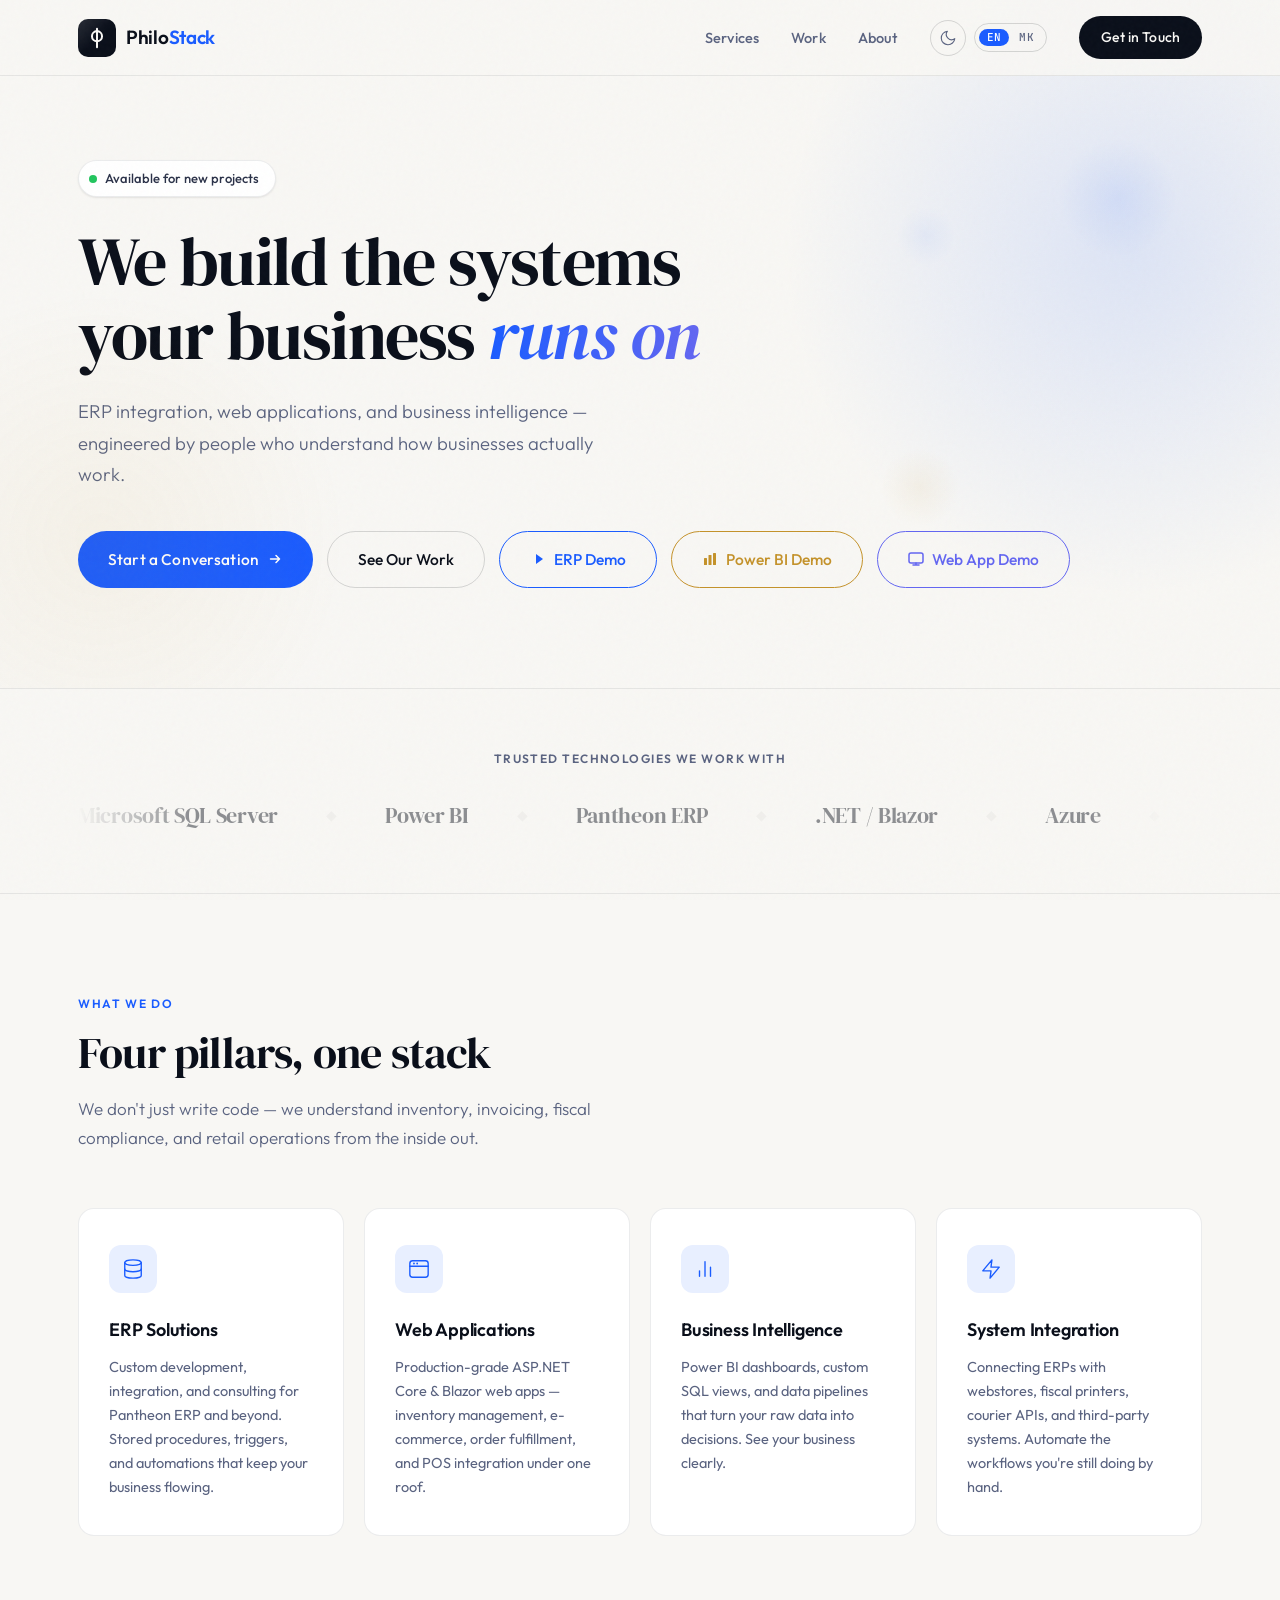
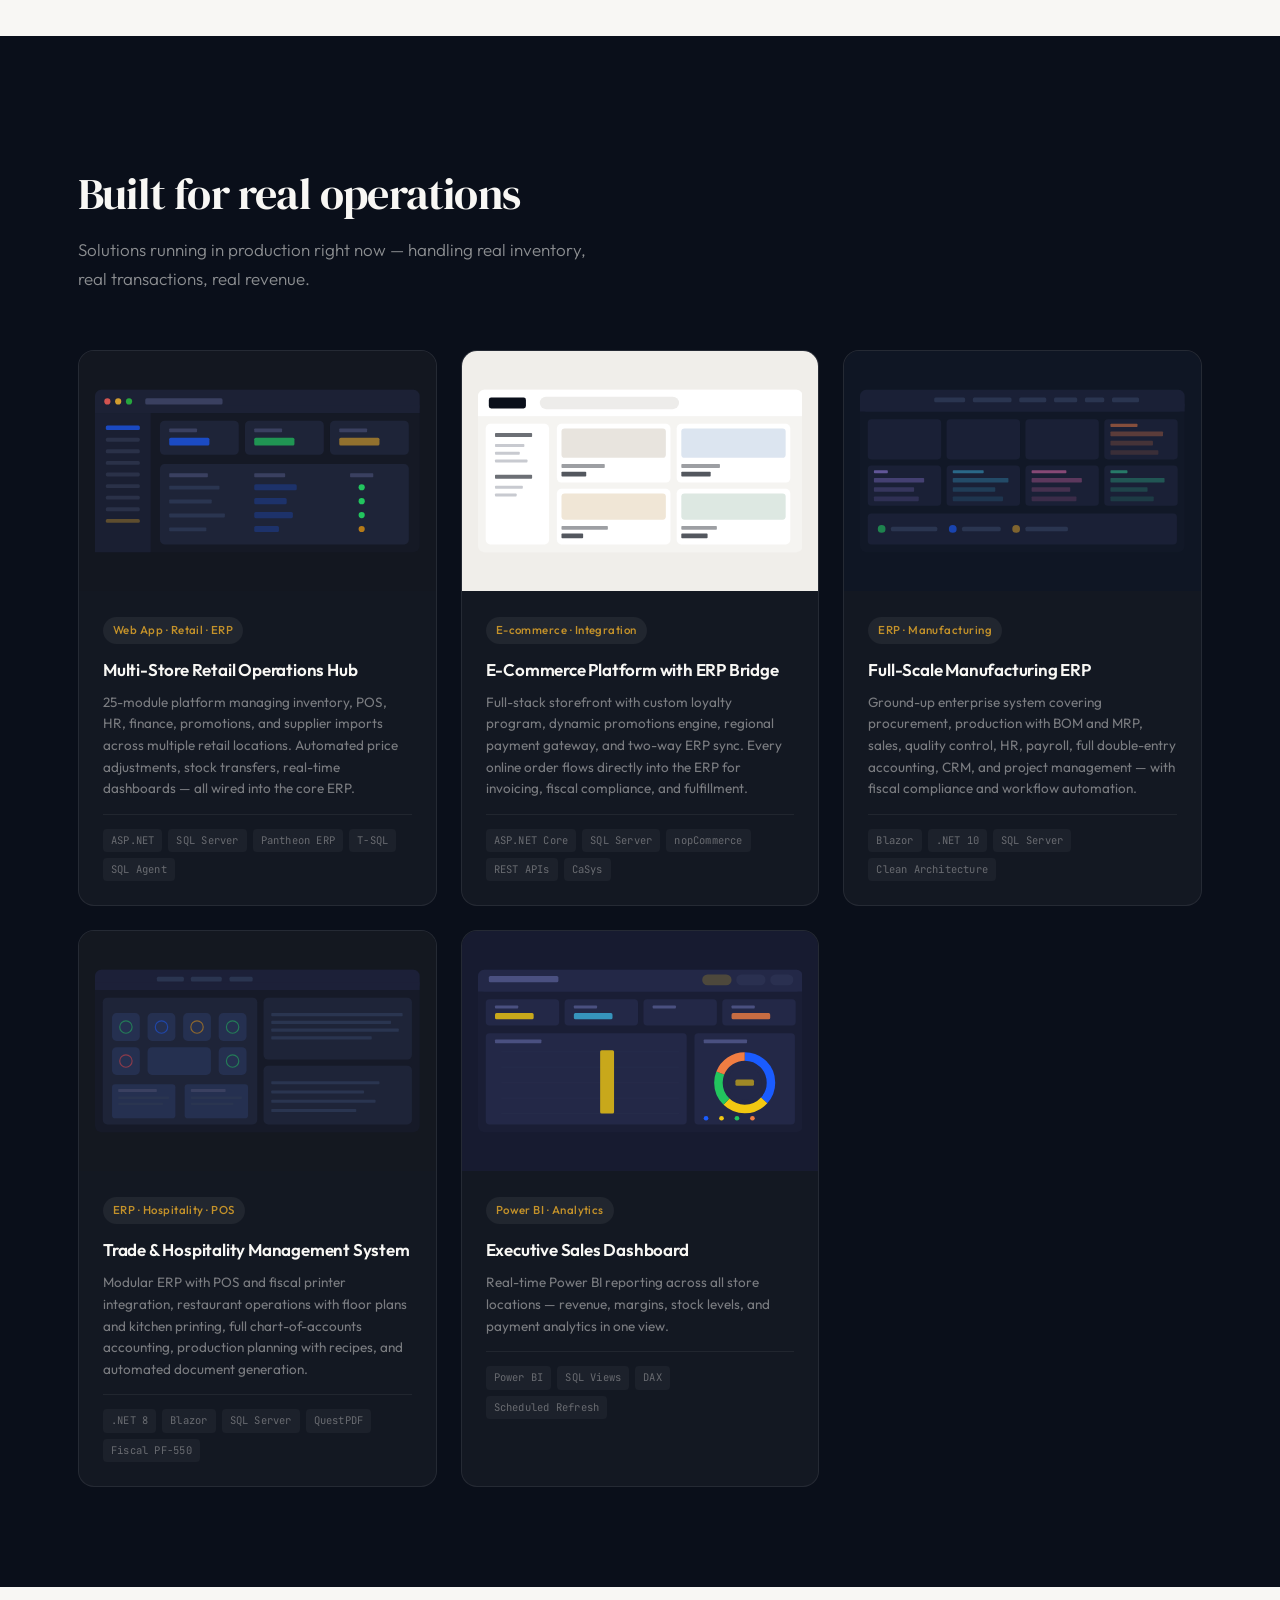
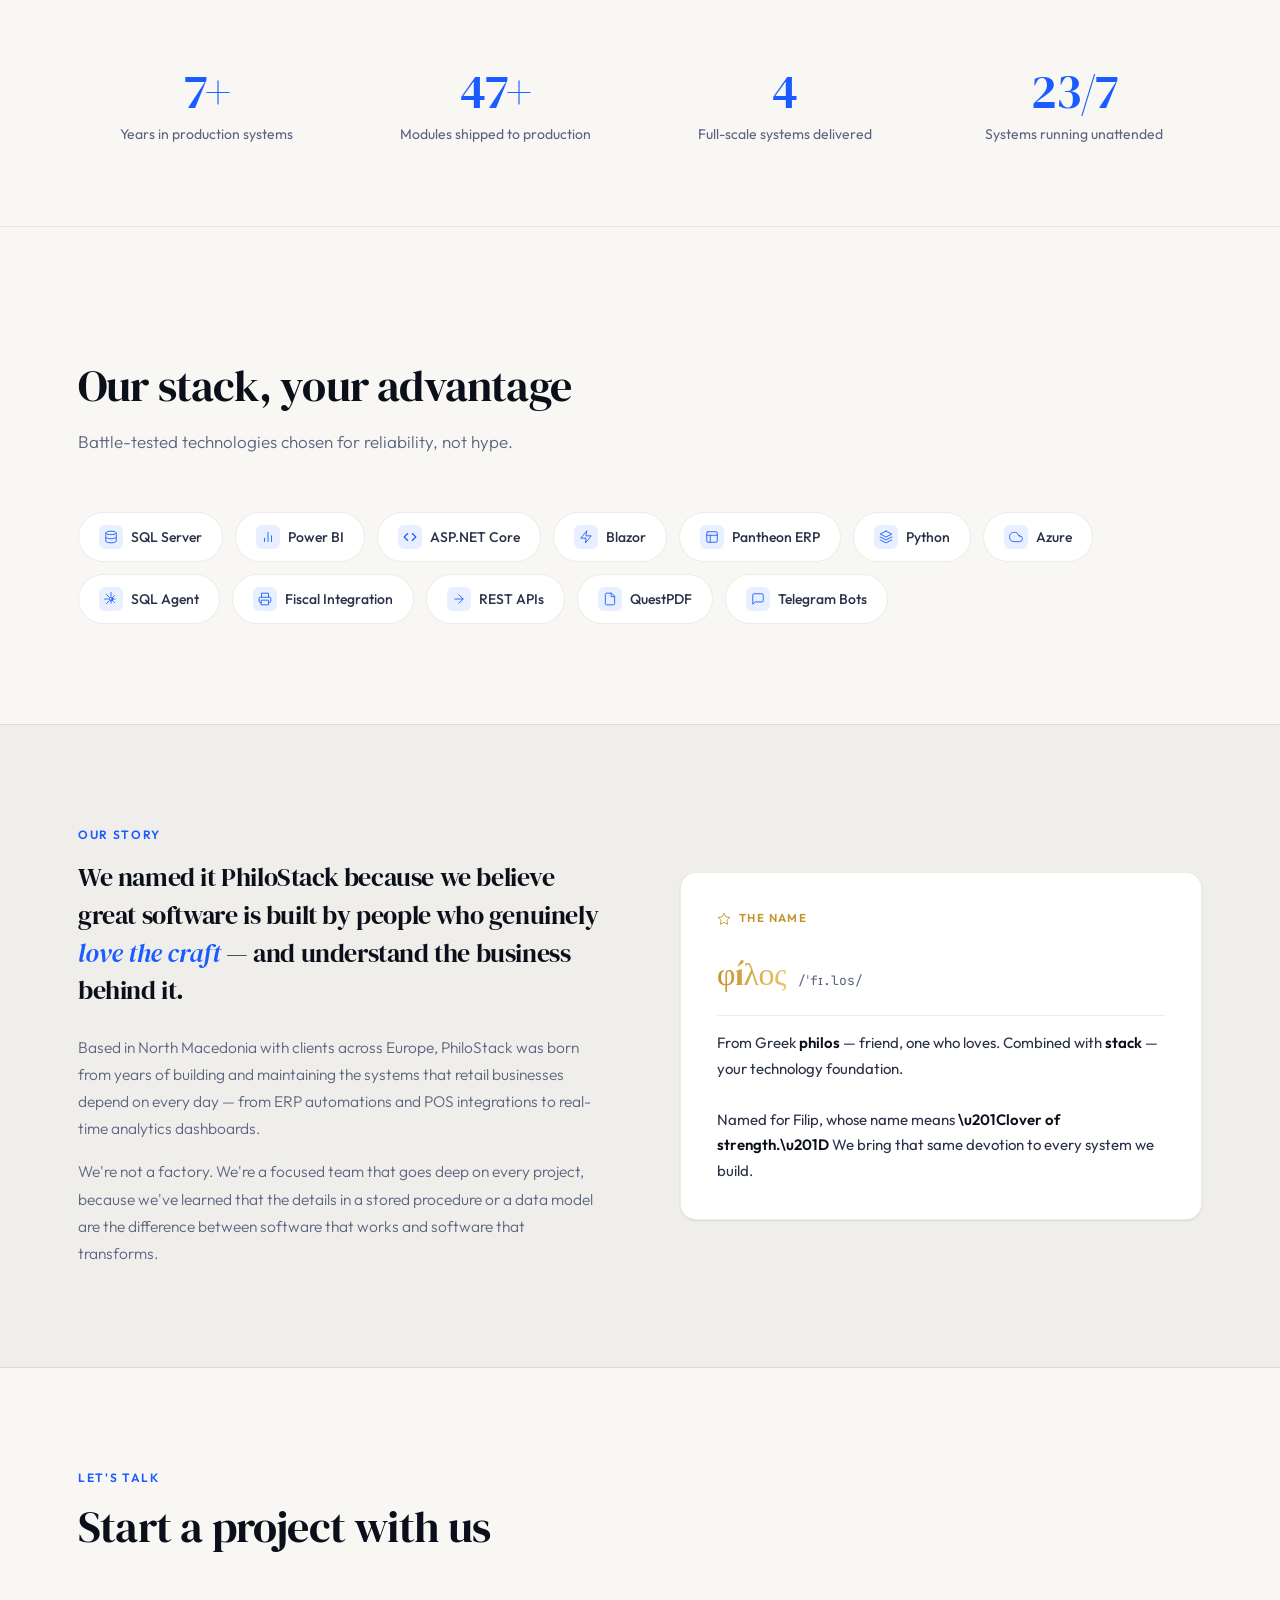
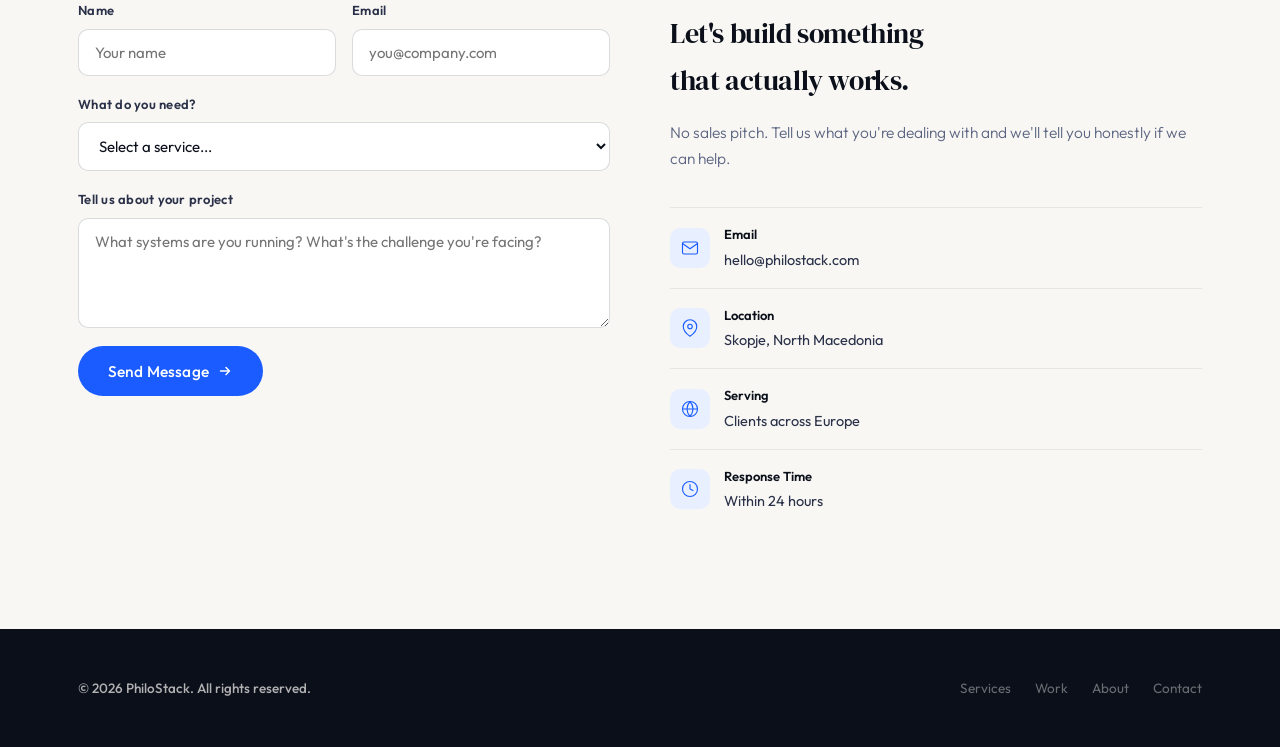
==== commit 9a0e1125: "Add dark mode, MK/EN language toggle, and phi logo - Dark mode with sun/moon toggle, localStorage pe" ====
--- a/index.html
+++ b/index.html
@@ -6,6 +6,7 @@
 <title>PhiloStack — ERP Solutions & Business Intelligence</title>
 <meta name="description" content="PhiloStack builds the systems your business runs on. ERP integration, web applications, and business intelligence — engineered in Skopje, serving Europe.">
 <meta name="theme-color" content="#0a0f1a">
+<link rel="icon" type="image/svg+xml" href="data:image/svg+xml,%3Csvg xmlns='http://www.w3.org/2000/svg' viewBox='0 0 32 32'%3E%3Crect width='32' height='32' rx='8' fill='%230a0f1a'/%3E%3Ccircle cx='16' cy='13.5' r='6' stroke='%231a5cff' stroke-width='2.4' fill='none'/%3E%3Cline x1='16' y1='4' x2='16' y2='28' stroke='%231a5cff' stroke-width='2.4' stroke-linecap='round'/%3E%3C/svg%3E">
 
 <!-- Open Graph -->
 <meta property="og:type" content="website">
@@ -22,6 +23,14 @@
 
 <link rel="preconnect" href="https://fonts.googleapis.com">
 <link href="https://fonts.googleapis.com/css2?family=DM+Serif+Display:ital@0;1&family=Outfit:wght@300;400;500;600;700&family=JetBrains+Mono:wght@400;500&display=swap" rel="stylesheet">
+<script>
+  (function(){
+    var t = localStorage.getItem('ps-theme');
+    if (t) document.documentElement.setAttribute('data-theme', t);
+    else if (window.matchMedia('(prefers-color-scheme: dark)').matches)
+      document.documentElement.setAttribute('data-theme', 'dark');
+  })();
+</script>
 <style>
   :root {
     --ink: #0a0f1a;
@@ -44,6 +53,64 @@
     --shadow-lg: 0 12px 40px rgba(10,15,26,0.08), 0 4px 12px rgba(10,15,26,0.04);
   }
 
+  /* ── DARK MODE ── */
+  [data-theme="dark"] {
+    --ink: #e8e6e1;
+    --ink-soft: #b8b5af;
+    --ink-muted: #8a8780;
+    --surface: #0e1220;
+    --surface-warm: #141a2c;
+    --surface-card: #1a2038;
+    --accent: #4d82ff;
+    --accent-soft: rgba(77,130,255,0.12);
+    --accent-glow: rgba(77,130,255,0.18);
+    --gold: #d4a83a;
+    --gold-soft: rgba(212,168,58,0.12);
+    --border: rgba(232,230,225,0.08);
+    --border-strong: rgba(232,230,225,0.15);
+    --shadow-sm: 0 1px 3px rgba(0,0,0,0.2), 0 1px 2px rgba(0,0,0,0.15);
+    --shadow-md: 0 4px 20px rgba(0,0,0,0.2), 0 1px 3px rgba(0,0,0,0.12);
+    --shadow-lg: 0 12px 40px rgba(0,0,0,0.25), 0 4px 12px rgba(0,0,0,0.15);
+  }
+  [data-theme="dark"] body::before { opacity: 0.04; }
+  [data-theme="dark"] nav {
+    background: rgba(14, 18, 32, 0.85);
+  }
+  [data-theme="dark"] .logo-mark {
+    background: var(--accent);
+    color: #fff;
+  }
+  [data-theme="dark"] .nav-cta {
+    background: #e8e6e1 !important;
+    color: #0e1220 !important;
+  }
+  [data-theme="dark"] .nav-cta:hover {
+    background: var(--accent) !important;
+    color: #fff !important;
+  }
+  [data-theme="dark"] .work {
+    background: #060a14;
+  }
+  [data-theme="dark"] .work .section-title {
+    color: #e8e6e1 !important;
+  }
+  [data-theme="dark"] .work .section-desc {
+    color: rgba(232,230,225,0.5);
+  }
+  [data-theme="dark"] footer {
+    background: #060a14;
+  }
+  [data-theme="dark"] .mobile-menu {
+    background: var(--surface);
+  }
+  [data-theme="dark"] .form-group select {
+    color-scheme: dark;
+  }
+
+  .theme-transitioning * {
+    transition: background-color 0.3s ease, color 0.3s ease, border-color 0.3s ease, box-shadow 0.3s ease !important;
+  }
+
   * { margin: 0; padding: 0; box-sizing: border-box; }
   html { scroll-behavior: smooth; }
 
@@ -825,6 +892,72 @@
   .footer-links a { color: rgba(248,247,244,0.4); text-decoration: none; transition: color 0.2s; }
   .footer-links a:hover { color: rgba(248,247,244,0.8); }
 
+  /* ── THEME & LANG TOGGLES ── */
+  .nav-toggles {
+    display: flex;
+    align-items: center;
+    gap: 8px;
+  }
+  .theme-toggle {
+    background: none;
+    border: 1.5px solid var(--border-strong);
+    border-radius: 50%;
+    width: 36px;
+    height: 36px;
+    display: flex;
+    align-items: center;
+    justify-content: center;
+    cursor: pointer;
+    color: var(--ink-muted);
+    transition: color 0.2s, border-color 0.2s, transform 0.2s;
+  }
+  .theme-toggle:hover {
+    color: var(--ink);
+    border-color: var(--ink);
+    transform: scale(1.05);
+  }
+  .icon-sun { display: none; }
+  .icon-moon { display: block; }
+  [data-theme="dark"] .icon-sun { display: block; }
+  [data-theme="dark"] .icon-moon { display: none; }
+
+  .lang-toggle {
+    background: none;
+    border: 1.5px solid var(--border-strong);
+    border-radius: 50px;
+    padding: 5px 4px;
+    display: flex;
+    gap: 2px;
+    cursor: pointer;
+    font-family: 'JetBrains Mono', monospace;
+    font-size: 11px;
+    font-weight: 500;
+    letter-spacing: 0.04em;
+    color: var(--ink-muted);
+    transition: border-color 0.2s;
+  }
+  .lang-toggle:hover { border-color: var(--ink); }
+  .lang-option {
+    padding: 3px 8px;
+    border-radius: 50px;
+    transition: background 0.2s, color 0.2s;
+    line-height: 1;
+  }
+  .lang-toggle[data-active-lang="en"] .lang-en {
+    background: var(--accent);
+    color: #fff;
+  }
+  .lang-toggle[data-active-lang="mk"] .lang-mk {
+    background: var(--accent);
+    color: #fff;
+  }
+
+  .mobile-toggles {
+    display: flex;
+    gap: 12px;
+    margin-bottom: 20px;
+  }
+
   /* ── RESPONSIVE ── */
   @media (max-width: 900px) {
     .nav-links { display: none; }
@@ -851,14 +984,29 @@
 <nav>
   <div class="container">
     <a href="#" class="logo">
-      <div class="logo-mark">PS</div>
+      <div class="logo-mark">
+        <svg width="22" height="22" viewBox="0 0 24 24" fill="none" xmlns="http://www.w3.org/2000/svg">
+          <circle cx="12" cy="10" r="5.5" stroke="currentColor" stroke-width="2.2" fill="none"/>
+          <line x1="12" y1="2" x2="12" y2="22" stroke="currentColor" stroke-width="2.2" stroke-linecap="round"/>
+        </svg>
+      </div>
       <div class="logo-text">Philo<span>Stack</span></div>
     </a>
     <div class="nav-links">
-      <a href="#services">Services</a>
-      <a href="#work">Work</a>
-      <a href="#about">About</a>
-      <a href="#contact" class="nav-cta">Get in Touch</a>
+      <a href="#services" data-i18n="nav.services">Services</a>
+      <a href="#work" data-i18n="nav.work">Work</a>
+      <a href="#about" data-i18n="nav.about">About</a>
+      <div class="nav-toggles">
+        <button class="theme-toggle" aria-label="Toggle dark mode" title="Toggle dark mode">
+          <svg class="icon-sun" width="18" height="18" viewBox="0 0 24 24" fill="none" stroke="currentColor" stroke-width="1.5" stroke-linecap="round" stroke-linejoin="round"><circle cx="12" cy="12" r="5"/><line x1="12" y1="1" x2="12" y2="3"/><line x1="12" y1="21" x2="12" y2="23"/><line x1="4.22" y1="4.22" x2="5.64" y2="5.64"/><line x1="18.36" y1="18.36" x2="19.78" y2="19.78"/><line x1="1" y1="12" x2="3" y2="12"/><line x1="21" y1="12" x2="23" y2="12"/><line x1="4.22" y1="19.78" x2="5.64" y2="18.36"/><line x1="18.36" y1="5.64" x2="19.78" y2="4.22"/></svg>
+          <svg class="icon-moon" width="18" height="18" viewBox="0 0 24 24" fill="none" stroke="currentColor" stroke-width="1.5" stroke-linecap="round" stroke-linejoin="round"><path d="M21 12.79A9 9 0 1 1 11.21 3 7 7 0 0 0 21 12.79z"/></svg>
+        </button>
+        <button class="lang-toggle" aria-label="Switch language" data-active-lang="en">
+          <span class="lang-option lang-en">EN</span>
+          <span class="lang-option lang-mk">MK</span>
+        </button>
+      </div>
+      <a href="#contact" class="nav-cta" data-i18n="nav.contact">Get in Touch</a>
     </div>
     <button class="hamburger" aria-label="Toggle menu">
       <span></span><span></span><span></span>
@@ -868,10 +1016,20 @@
 
 <!-- ════ MOBILE MENU ════ -->
 <div class="mobile-menu">
-  <a href="#services">Services</a>
-  <a href="#work">Work</a>
-  <a href="#about">About</a>
-  <a href="#contact">Contact</a>
+  <div class="mobile-toggles">
+    <button class="theme-toggle" aria-label="Toggle dark mode">
+      <svg class="icon-sun" width="18" height="18" viewBox="0 0 24 24" fill="none" stroke="currentColor" stroke-width="1.5" stroke-linecap="round" stroke-linejoin="round"><circle cx="12" cy="12" r="5"/><line x1="12" y1="1" x2="12" y2="3"/><line x1="12" y1="21" x2="12" y2="23"/><line x1="4.22" y1="4.22" x2="5.64" y2="5.64"/><line x1="18.36" y1="18.36" x2="19.78" y2="19.78"/><line x1="1" y1="12" x2="3" y2="12"/><line x1="21" y1="12" x2="23" y2="12"/><line x1="4.22" y1="19.78" x2="5.64" y2="18.36"/><line x1="18.36" y1="5.64" x2="19.78" y2="4.22"/></svg>
+      <svg class="icon-moon" width="18" height="18" viewBox="0 0 24 24" fill="none" stroke="currentColor" stroke-width="1.5" stroke-linecap="round" stroke-linejoin="round"><path d="M21 12.79A9 9 0 1 1 11.21 3 7 7 0 0 0 21 12.79z"/></svg>
+    </button>
+    <button class="lang-toggle" aria-label="Switch language" data-active-lang="en">
+      <span class="lang-option lang-en">EN</span>
+      <span class="lang-option lang-mk">MK</span>
+    </button>
+  </div>
+  <a href="#services" data-i18n="nav.services">Services</a>
+  <a href="#work" data-i18n="nav.work">Work</a>
+  <a href="#about" data-i18n="nav.about">About</a>
+  <a href="#contact" data-i18n="nav.contact.mobile">Contact</a>
 </div>
 
 <!-- ════ HERO ════ -->
@@ -882,29 +1040,29 @@
   <div class="container">
     <div class="hero-badge fade-up">
       <span class="hero-badge-dot"></span>
-      Available for new projects
+      <span data-i18n="hero.badge">Available for new projects</span>
     </div>
-    <h1 class="fade-up fade-up-d1">We build the systems<br>your business <em>runs on</em></h1>
-    <p class="hero-sub fade-up fade-up-d2">
+    <h1 class="fade-up fade-up-d1" data-i18n-html="hero.h1">We build the systems<br>your business <em>runs on</em></h1>
+    <p class="hero-sub fade-up fade-up-d2" data-i18n="hero.sub">
       ERP integration, web applications, and business intelligence — engineered by people who understand how businesses actually work.
     </p>
     <div class="hero-actions fade-up fade-up-d3">
       <a href="#contact" class="btn-primary">
-        Start a Conversation
+        <span data-i18n="hero.cta.primary">Start a Conversation</span>
         <svg width="16" height="16" viewBox="0 0 16 16" fill="none"><path d="M3.5 8h9m0 0L9 4.5M12.5 8 9 11.5" stroke="currentColor" stroke-width="1.5" stroke-linecap="round" stroke-linejoin="round"/></svg>
       </a>
-      <a href="#work" class="btn-secondary">See Our Work</a>
+      <a href="#work" class="btn-secondary" data-i18n="hero.cta.secondary">See Our Work</a>
       <a href="demo.html" class="btn-secondary" style="border-color: var(--accent); color: var(--accent);">
         <svg width="16" height="16" viewBox="0 0 16 16" fill="none"><polygon points="6,3 13,8 6,13" fill="currentColor"/></svg>
-        ERP Demo
+        <span data-i18n="hero.cta.erp">ERP Demo</span>
       </a>
       <a href="demo-powerbi.html" class="btn-secondary" style="border-color: var(--gold); color: var(--gold);">
         <svg width="16" height="16" viewBox="0 0 16 16" fill="none"><rect x="2" y="7" width="3" height="7" rx="0.5" fill="currentColor"/><rect x="6.5" y="4" width="3" height="10" rx="0.5" fill="currentColor"/><rect x="11" y="2" width="3" height="12" rx="0.5" fill="currentColor"/></svg>
-        Power BI Demo
+        <span data-i18n="hero.cta.powerbi">Power BI Demo</span>
       </a>
       <a href="demo-webapp.html" class="btn-secondary" style="border-color: #6366f1; color: #6366f1;">
         <svg width="16" height="16" viewBox="0 0 16 16" fill="none"><rect x="1" y="2" width="14" height="10" rx="2" stroke="currentColor" stroke-width="1.5" fill="none"/><path d="M5 14h6M8 12v2" stroke="currentColor" stroke-width="1.5" stroke-linecap="round"/></svg>
-        Web App Demo
+        <span data-i18n="hero.cta.webapp">Web App Demo</span>
       </a>
     </div>
   </div>
@@ -913,7 +1071,7 @@
 <!-- ════ TRUST BAR ════ -->
 <section class="trust-bar">
   <div class="container">
-    <div class="trust-label">Trusted technologies we work with</div>
+    <div class="trust-label" data-i18n="trust.label">Trusted technologies we work with</div>
     <div class="trust-logos-wrap">
       <div class="trust-logos">
         <span class="trust-item">Microsoft SQL Server</span><span class="trust-separator">&#9670;</span>
@@ -940,9 +1098,9 @@
 <!-- ════ SERVICES ════ -->
 <section class="services" id="services">
   <div class="container">
-    <div class="section-label reveal">What We Do</div>
-    <h2 class="section-title reveal">Four pillars, one stack</h2>
-    <p class="section-desc reveal">
+    <div class="section-label reveal" data-i18n="services.label">What We Do</div>
+    <h2 class="section-title reveal" data-i18n="services.title">Four pillars, one stack</h2>
+    <p class="section-desc reveal" data-i18n="services.desc">
       We don't just write code — we understand inventory, invoicing, fiscal compliance, and retail operations from the inside out.
     </p>
     <div class="services-grid">
@@ -950,29 +1108,29 @@
         <div class="service-icon">
           <svg width="22" height="22" viewBox="0 0 24 24" fill="none" stroke="currentColor" stroke-width="1.5" stroke-linecap="round" stroke-linejoin="round"><ellipse cx="12" cy="5" rx="9" ry="3"/><path d="M21 12c0 1.66-4 3-9 3s-9-1.34-9-3"/><path d="M3 5v14c0 1.66 4 3 9 3s9-1.34 9-3V5"/></svg>
         </div>
-        <h3>ERP Solutions</h3>
-        <p>Custom development, integration, and consulting for Pantheon ERP and beyond. Stored procedures, triggers, and automations that keep your business flowing.</p>
+        <h3 data-i18n="services.erp.title">ERP Solutions</h3>
+        <p data-i18n="services.erp.desc">Custom development, integration, and consulting for Pantheon ERP and beyond. Stored procedures, triggers, and automations that keep your business flowing.</p>
       </div>
       <div class="service-card reveal reveal-d2">
         <div class="service-icon">
           <svg width="22" height="22" viewBox="0 0 24 24" fill="none" stroke="currentColor" stroke-width="1.5" stroke-linecap="round" stroke-linejoin="round"><rect x="2" y="3" width="20" height="18" rx="3"/><line x1="2" y1="9" x2="22" y2="9"/><circle cx="6.5" cy="6" r="1" fill="currentColor" stroke="none"/><circle cx="10" cy="6" r="1" fill="currentColor" stroke="none"/></svg>
         </div>
-        <h3>Web Applications</h3>
-        <p>Production-grade ASP.NET Core &amp; Blazor web apps — inventory management, e-commerce, order fulfillment, and POS integration under one roof.</p>
+        <h3 data-i18n="services.web.title">Web Applications</h3>
+        <p data-i18n="services.web.desc">Production-grade ASP.NET Core &amp; Blazor web apps — inventory management, e-commerce, order fulfillment, and POS integration under one roof.</p>
       </div>
       <div class="service-card reveal reveal-d3">
         <div class="service-icon">
           <svg width="22" height="22" viewBox="0 0 24 24" fill="none" stroke="currentColor" stroke-width="1.5" stroke-linecap="round" stroke-linejoin="round"><path d="M18 20V10M12 20V4M6 20v-6"/></svg>
         </div>
-        <h3>Business Intelligence</h3>
-        <p>Power BI dashboards, custom SQL views, and data pipelines that turn your raw data into decisions. See your business clearly.</p>
+        <h3 data-i18n="services.bi.title">Business Intelligence</h3>
+        <p data-i18n="services.bi.desc">Power BI dashboards, custom SQL views, and data pipelines that turn your raw data into decisions. See your business clearly.</p>
       </div>
       <div class="service-card reveal reveal-d4">
         <div class="service-icon">
           <svg width="22" height="22" viewBox="0 0 24 24" fill="none" stroke="currentColor" stroke-width="1.5" stroke-linecap="round" stroke-linejoin="round"><path d="M13 2L3 14h9l-1 8 10-12h-9l1-8z"/></svg>
         </div>
-        <h3>System Integration</h3>
-        <p>Connecting ERPs with webstores, fiscal printers, courier APIs, and third-party systems. Automate the workflows you're still doing by hand.</p>
+        <h3 data-i18n="services.integration.title">System Integration</h3>
+        <p data-i18n="services.integration.desc">Connecting ERPs with webstores, fiscal printers, courier APIs, and third-party systems. Automate the workflows you're still doing by hand.</p>
       </div>
     </div>
   </div>
@@ -981,29 +1139,33 @@
 <!-- ════ WORK ════ -->
 <section class="work" id="work">
   <div class="container">
-    <div class="section-label reveal">Selected Work</div>
-    <h2 class="section-title reveal" style="color: var(--surface);">Built for real operations</h2>
-    <p class="section-desc reveal">
+    <div class="section-label reveal" data-i18n="work.label">Selected Work</div>
+    <h2 class="section-title reveal" style="color: var(--surface);" data-i18n="work.title">Built for real operations</h2>
+    <p class="section-desc reveal" data-i18n="work.desc">
       Solutions running in production right now — handling real inventory, real transactions, real revenue.
     </p>
     <div class="work-grid">
 
-      <!-- ── ERP Integration Dashboard ── -->
+      <!-- ── Multi-Store Retail Operations Platform ── -->
       <div class="work-card reveal reveal-d1">
         <div class="work-thumb" style="background: #131720;">
           <svg viewBox="0 0 420 210" fill="none" xmlns="http://www.w3.org/2000/svg">
-            <!-- Window chrome -->
             <rect width="420" height="210" rx="8" fill="#151925"/>
             <rect width="420" height="30" rx="8" fill="#1c2135"/>
             <rect y="20" width="420" height="10" fill="#1c2135"/>
             <circle cx="16" cy="15" r="4" fill="#ff5f57" opacity="0.8"/><circle cx="30" cy="15" r="4" fill="#febc2e" opacity="0.8"/><circle cx="44" cy="15" r="4" fill="#28c840" opacity="0.8"/>
             <rect x="65" y="11" width="100" height="8" rx="2" fill="#3a4060"/>
-            <!-- Sidebar -->
+            <!-- Sidebar with module list -->
             <rect y="30" width="72" height="180" fill="#1a1f32"/>
             <rect x="14" y="46" width="44" height="6" rx="2" fill="#1a5cff" opacity="0.7"/>
             <rect x="14" y="62" width="44" height="5" rx="2" fill="#2a3148"/>
             <rect x="14" y="77" width="44" height="5" rx="2" fill="#2a3148"/>
             <rect x="14" y="92" width="44" height="5" rx="2" fill="#2a3148"/>
+            <rect x="14" y="107" width="44" height="5" rx="2" fill="#2a3148"/>
+            <rect x="14" y="122" width="44" height="5" rx="2" fill="#2a3148"/>
+            <rect x="14" y="137" width="44" height="5" rx="2" fill="#2a3148"/>
+            <rect x="14" y="152" width="44" height="5" rx="2" fill="#2a3148"/>
+            <rect x="14" y="167" width="44" height="5" rx="2" fill="#c4922a" opacity="0.4"/>
             <!-- KPI Cards -->
             <rect x="84" y="40" width="102" height="44" rx="6" fill="#1e2438"/>
             <rect x="96" y="50" width="36" height="5" rx="1" fill="#3a4060"/>
@@ -1019,41 +1181,35 @@
             <rect x="96" y="108" width="50" height="5" rx="1" fill="#3a4060"/>
             <rect x="206" y="108" width="40" height="5" rx="1" fill="#3a4060"/>
             <rect x="330" y="108" width="30" height="5" rx="1" fill="#3a4060"/>
-            <!-- Row 1 -->
             <rect x="96" y="124" width="65" height="5" rx="1" fill="#2a3550"/>
             <rect x="206" y="122" width="55" height="8" rx="2" fill="#1a5cff" opacity="0.25"/>
             <circle cx="345" cy="126" r="4" fill="#22c55e"/>
-            <!-- Row 2 -->
             <rect x="96" y="142" width="55" height="5" rx="1" fill="#2a3550"/>
             <rect x="206" y="140" width="42" height="8" rx="2" fill="#1a5cff" opacity="0.25"/>
             <circle cx="345" cy="144" r="4" fill="#22c55e"/>
-            <!-- Row 3 -->
             <rect x="96" y="160" width="72" height="5" rx="1" fill="#2a3550"/>
             <rect x="206" y="158" width="50" height="8" rx="2" fill="#1a5cff" opacity="0.25"/>
             <circle cx="345" cy="162" r="4" fill="#22c55e"/>
-            <!-- Row 4 -->
             <rect x="96" y="178" width="48" height="5" rx="1" fill="#2a3550"/>
             <rect x="206" y="176" width="32" height="8" rx="2" fill="#1a5cff" opacity="0.25"/>
             <circle cx="345" cy="180" r="4" fill="#f59e0b" opacity="0.7"/>
           </svg>
         </div>
         <div class="work-card-body">
-          <span class="work-card-tag">ERP &middot; Retail</span>
-          <h3>Multi-Store Retail ERP Integration</h3>
-          <p>Automated price changes, stock transfers, and POS synchronization across 5+ retail locations with real-time inventory tracking.</p>
+          <span class="work-card-tag" data-i18n="work.card1.tag">Web App &middot; Retail &middot; ERP</span>
+          <h3 data-i18n="work.card1.title">Multi-Store Retail Operations Hub</h3>
+          <p data-i18n="work.card1.desc">25-module platform managing inventory, POS, HR, finance, promotions, and supplier imports across multiple retail locations. Automated price adjustments, stock transfers, real-time dashboards — all wired into the core ERP.</p>
           <div class="work-card-tech">
-            <span>SQL Server</span><span>Pantheon ERP</span><span>T-SQL</span><span>SQL Agent</span>
+            <span>ASP.NET</span><span>SQL Server</span><span>Pantheon ERP</span><span>T-SQL</span><span>SQL Agent</span>
           </div>
         </div>
       </div>
 
-      <!-- ── E-Commerce Platform ── -->
+      <!-- ── E-Commerce with ERP Bridge ── -->
       <div class="work-card reveal reveal-d2">
         <div class="work-thumb" style="background: #f0eeea;">
           <svg viewBox="0 0 420 210" fill="none" xmlns="http://www.w3.org/2000/svg">
-            <!-- Background -->
             <rect width="420" height="210" rx="8" fill="#f5f4f1"/>
-            <!-- Top nav -->
             <rect width="420" height="34" rx="8" fill="#ffffff"/>
             <rect y="22" width="420" height="12" fill="#ffffff"/>
             <rect x="14" y="10" width="48" height="14" rx="3" fill="#0a0f1a"/>
@@ -1069,25 +1225,25 @@
             <rect x="22" y="110" width="48" height="5" rx="1" fill="#0a0f1a" opacity="0.6"/>
             <rect x="22" y="124" width="36" height="4" rx="1" fill="#c8cad0"/>
             <rect x="22" y="134" width="28" height="4" rx="1" fill="#c8cad0"/>
-            <!-- Product Card 1 -->
+            <!-- Loyalty badge -->
+            <rect x="22" y="154" width="58" height="18" rx="9" fill="#c4922a" opacity="0.15"/>
+            <rect x="30" y="160" width="42" height="6" rx="2" fill="#c4922a" opacity="0.6"/>
+            <!-- Product Cards -->
             <rect x="102" y="44" width="147" height="76" rx="6" fill="#ffffff"/>
             <rect x="108" y="50" width="135" height="38" rx="4" fill="#e8e4de"/>
             <rect x="108" y="96" width="56" height="5" rx="1" fill="#0a0f1a" opacity="0.4"/>
             <rect x="108" y="106" width="32" height="6" rx="1" fill="#0a0f1a" opacity="0.7"/>
             <rect x="206" y="104" width="36" height="10" rx="5" fill="#1a5cff"/>
-            <!-- Product Card 2 -->
             <rect x="257" y="44" width="147" height="76" rx="6" fill="#ffffff"/>
             <rect x="263" y="50" width="135" height="38" rx="4" fill="#dce5f0"/>
             <rect x="263" y="96" width="50" height="5" rx="1" fill="#0a0f1a" opacity="0.4"/>
             <rect x="263" y="106" width="38" height="6" rx="1" fill="#0a0f1a" opacity="0.7"/>
             <rect x="362" y="104" width="36" height="10" rx="5" fill="#1a5cff"/>
-            <!-- Product Card 3 -->
             <rect x="102" y="128" width="147" height="72" rx="6" fill="#ffffff"/>
             <rect x="108" y="134" width="135" height="34" rx="4" fill="#f0e6d6"/>
             <rect x="108" y="176" width="60" height="5" rx="1" fill="#0a0f1a" opacity="0.4"/>
             <rect x="108" y="186" width="28" height="6" rx="1" fill="#0a0f1a" opacity="0.7"/>
             <rect x="206" y="184" width="36" height="10" rx="5" fill="#1a5cff"/>
-            <!-- Product Card 4 -->
             <rect x="257" y="128" width="147" height="72" rx="6" fill="#ffffff"/>
             <rect x="263" y="134" width="135" height="34" rx="4" fill="#dde8e2"/>
             <rect x="263" y="176" width="46" height="5" rx="1" fill="#0a0f1a" opacity="0.4"/>
@@ -1096,29 +1252,186 @@
           </svg>
         </div>
         <div class="work-card-body">
-          <span class="work-card-tag">Web App &middot; E-commerce</span>
-          <h3>Fashion E-Commerce Platform</h3>
-          <p>Full-stack Blazor web application connecting online orders directly to ERP fulfillment — from click to shipment.</p>
+          <span class="work-card-tag" data-i18n="work.card2.tag">E-commerce &middot; Integration</span>
+          <h3 data-i18n="work.card2.title">E-Commerce Platform with ERP Bridge</h3>
+          <p data-i18n="work.card2.desc">Full-stack storefront with custom loyalty program, dynamic promotions engine, regional payment gateway, and two-way ERP sync. Every online order flows directly into the ERP for invoicing, fiscal compliance, and fulfillment.</p>
           <div class="work-card-tech">
-            <span>ASP.NET Core</span><span>Blazor</span><span>SQL Server</span><span>REST APIs</span>
+            <span>ASP.NET Core</span><span>SQL Server</span><span>nopCommerce</span><span>REST APIs</span><span>CaSys</span>
           </div>
         </div>
       </div>
 
+      <!-- ── Manufacturing ERP System ── -->
+      <div class="work-card reveal reveal-d3">
+        <div class="work-thumb" style="background: #0f1624;">
+          <svg viewBox="0 0 420 210" fill="none" xmlns="http://www.w3.org/2000/svg">
+            <rect width="420" height="210" rx="8" fill="#111827"/>
+            <!-- Top bar -->
+            <rect width="420" height="28" rx="8" fill="#1a2036"/>
+            <rect y="18" width="420" height="10" fill="#1a2036"/>
+            <rect x="14" y="8" width="70" height="10" rx="3" fill="#1a5cff" opacity="0.6"/>
+            <rect x="96" y="10" width="40" height="6" rx="2" fill="#2a3550"/>
+            <rect x="146" y="10" width="50" height="6" rx="2" fill="#2a3550"/>
+            <rect x="206" y="10" width="35" height="6" rx="2" fill="#2a3550"/>
+            <rect x="251" y="10" width="30" height="6" rx="2" fill="#2a3550"/>
+            <rect x="291" y="10" width="25" height="6" rx="2" fill="#2a3550"/>
+            <rect x="326" y="10" width="35" height="6" rx="2" fill="#2a3550"/>
+            <!-- Module grid - representing breadth -->
+            <!-- Inventory -->
+            <rect x="10" y="38" width="95" height="52" rx="5" fill="#1a2036"/>
+            <rect x="18" y="44" width="28" height="4" rx="1" fill="#1a5cff" opacity="0.5"/>
+            <rect x="18" y="54" width="70" height="6" rx="1" fill="#1a5cff" opacity="0.3"/>
+            <rect x="18" y="66" width="50" height="6" rx="1" fill="#1a5cff" opacity="0.2"/>
+            <rect x="18" y="78" width="60" height="6" rx="1" fill="#1a5cff" opacity="0.15"/>
+            <!-- Production -->
+            <rect x="112" y="38" width="95" height="52" rx="5" fill="#1a2036"/>
+            <rect x="120" y="44" width="32" height="4" rx="1" fill="#22c55e" opacity="0.5"/>
+            <rect x="120" y="54" width="70" height="6" rx="1" fill="#22c55e" opacity="0.3"/>
+            <rect x="120" y="66" width="55" height="6" rx="1" fill="#22c55e" opacity="0.2"/>
+            <rect x="120" y="78" width="65" height="6" rx="1" fill="#22c55e" opacity="0.15"/>
+            <!-- Sales -->
+            <rect x="214" y="38" width="95" height="52" rx="5" fill="#1a2036"/>
+            <rect x="222" y="44" width="25" height="4" rx="1" fill="#c4922a" opacity="0.5"/>
+            <rect x="222" y="54" width="72" height="6" rx="1" fill="#c4922a" opacity="0.3"/>
+            <rect x="222" y="66" width="48" height="6" rx="1" fill="#c4922a" opacity="0.2"/>
+            <rect x="222" y="78" width="58" height="6" rx="1" fill="#c4922a" opacity="0.15"/>
+            <!-- Accounting -->
+            <rect x="316" y="38" width="95" height="52" rx="5" fill="#1a2036"/>
+            <rect x="324" y="44" width="35" height="4" rx="1" fill="#f07d42" opacity="0.5"/>
+            <rect x="324" y="54" width="68" height="6" rx="1" fill="#f07d42" opacity="0.3"/>
+            <rect x="324" y="66" width="55" height="6" rx="1" fill="#f07d42" opacity="0.2"/>
+            <rect x="324" y="78" width="62" height="6" rx="1" fill="#f07d42" opacity="0.15"/>
+            <!-- HR -->
+            <rect x="10" y="98" width="95" height="52" rx="5" fill="#1a2036"/>
+            <rect x="18" y="104" width="18" height="4" rx="1" fill="#a78bfa" opacity="0.5"/>
+            <rect x="18" y="114" width="65" height="6" rx="1" fill="#a78bfa" opacity="0.3"/>
+            <rect x="18" y="126" width="52" height="6" rx="1" fill="#a78bfa" opacity="0.2"/>
+            <rect x="18" y="138" width="58" height="6" rx="1" fill="#a78bfa" opacity="0.15"/>
+            <!-- Procurement -->
+            <rect x="112" y="98" width="95" height="52" rx="5" fill="#1a2036"/>
+            <rect x="120" y="104" width="40" height="4" rx="1" fill="#3bafda" opacity="0.5"/>
+            <rect x="120" y="114" width="72" height="6" rx="1" fill="#3bafda" opacity="0.3"/>
+            <rect x="120" y="126" width="55" height="6" rx="1" fill="#3bafda" opacity="0.2"/>
+            <rect x="120" y="138" width="65" height="6" rx="1" fill="#3bafda" opacity="0.15"/>
+            <!-- QC -->
+            <rect x="214" y="98" width="95" height="52" rx="5" fill="#1a2036"/>
+            <rect x="222" y="104" width="45" height="4" rx="1" fill="#f472b6" opacity="0.5"/>
+            <rect x="222" y="114" width="65" height="6" rx="1" fill="#f472b6" opacity="0.3"/>
+            <rect x="222" y="126" width="50" height="6" rx="1" fill="#f472b6" opacity="0.2"/>
+            <rect x="222" y="138" width="58" height="6" rx="1" fill="#f472b6" opacity="0.15"/>
+            <!-- CRM -->
+            <rect x="316" y="98" width="95" height="52" rx="5" fill="#1a2036"/>
+            <rect x="324" y="104" width="22" height="4" rx="1" fill="#34d399" opacity="0.5"/>
+            <rect x="324" y="114" width="70" height="6" rx="1" fill="#34d399" opacity="0.3"/>
+            <rect x="324" y="126" width="48" height="6" rx="1" fill="#34d399" opacity="0.2"/>
+            <rect x="324" y="138" width="56" height="6" rx="1" fill="#34d399" opacity="0.15"/>
+            <!-- Bottom status bar -->
+            <rect x="10" y="160" width="400" height="40" rx="5" fill="#1a2036"/>
+            <circle cx="28" cy="180" r="5" fill="#22c55e" opacity="0.6"/>
+            <rect x="40" y="177" width="60" height="6" rx="2" fill="#2a3550"/>
+            <circle cx="120" cy="180" r="5" fill="#1a5cff" opacity="0.6"/>
+            <rect x="132" y="177" width="50" height="6" rx="2" fill="#2a3550"/>
+            <circle cx="202" cy="180" r="5" fill="#c4922a" opacity="0.6"/>
+            <rect x="214" y="177" width="55" height="6" rx="2" fill="#2a3550"/>
+            <rect x="340" y="172" width="60" height="16" rx="8" fill="#1a5cff" opacity="0.2"/>
+            <rect x="350" y="177" width="40" height="6" rx="2" fill="#1a5cff" opacity="0.5"/>
+          </svg>
+        </div>
+        <div class="work-card-body">
+          <span class="work-card-tag" data-i18n="work.card3.tag">ERP &middot; Manufacturing</span>
+          <h3 data-i18n="work.card3.title">Full-Scale Manufacturing ERP</h3>
+          <p data-i18n="work.card3.desc">Ground-up enterprise system covering procurement, production with BOM and MRP, sales, quality control, HR, payroll, full double-entry accounting, CRM, and project management — with fiscal compliance and workflow automation.</p>
+          <div class="work-card-tech">
+            <span>Blazor</span><span>.NET 10</span><span>SQL Server</span><span>Clean Architecture</span>
+          </div>
+        </div>
+      </div>
+
+      <!-- ── Inventory & Hospitality Management ── -->
+      <div class="work-card reveal reveal-d4">
+        <div class="work-thumb" style="background: #141820;">
+          <svg viewBox="0 0 420 210" fill="none" xmlns="http://www.w3.org/2000/svg">
+            <rect width="420" height="210" rx="8" fill="#161a28"/>
+            <!-- Top bar -->
+            <rect width="420" height="26" rx="8" fill="#1c2038"/>
+            <rect y="16" width="420" height="10" fill="#1c2038"/>
+            <rect x="14" y="7" width="55" height="10" rx="3" fill="#c4922a" opacity="0.5"/>
+            <rect x="80" y="9" width="35" height="6" rx="2" fill="#2a3550"/>
+            <rect x="124" y="9" width="40" height="6" rx="2" fill="#2a3550"/>
+            <rect x="174" y="9" width="30" height="6" rx="2" fill="#2a3550"/>
+            <!-- Left panel: POS / Floor plan -->
+            <rect x="10" y="36" width="200" height="164" rx="6" fill="#1e2438"/>
+            <rect x="18" y="42" width="80" height="5" rx="1" fill="#c4922a" opacity="0.4"/>
+            <!-- Table grid (restaurant floor plan) -->
+            <rect x="22" y="56" width="36" height="36" rx="6" fill="#253050"/>
+            <circle cx="40" cy="74" r="8" stroke="#22c55e" stroke-width="1.5" fill="none" opacity="0.5"/>
+            <rect x="68" y="56" width="36" height="36" rx="6" fill="#253050"/>
+            <circle cx="86" cy="74" r="8" stroke="#1a5cff" stroke-width="1.5" fill="none" opacity="0.5"/>
+            <rect x="114" y="56" width="36" height="36" rx="6" fill="#253050"/>
+            <circle cx="132" cy="74" r="8" stroke="#f59e0b" stroke-width="1.5" fill="none" opacity="0.5"/>
+            <rect x="160" y="56" width="36" height="36" rx="6" fill="#253050"/>
+            <circle cx="178" cy="74" r="8" stroke="#22c55e" stroke-width="1.5" fill="none" opacity="0.5"/>
+            <rect x="22" y="100" width="36" height="36" rx="6" fill="#253050"/>
+            <circle cx="40" cy="118" r="8" stroke="#ef4444" stroke-width="1.5" fill="none" opacity="0.5"/>
+            <rect x="68" y="100" width="82" height="36" rx="6" fill="#253050"/>
+            <rect x="78" y="112" width="62" height="4" rx="1" fill="#1a5cff" opacity="0.3"/>
+            <rect x="78" y="122" width="40" height="4" rx="1" fill="#1a5cff" opacity="0.2"/>
+            <rect x="160" y="100" width="36" height="36" rx="6" fill="#253050"/>
+            <circle cx="178" cy="118" r="8" stroke="#22c55e" stroke-width="1.5" fill="none" opacity="0.5"/>
+            <!-- Receipt / fiscal area -->
+            <rect x="22" y="148" width="82" height="44" rx="4" fill="#253050"/>
+            <rect x="30" y="154" width="50" height="4" rx="1" fill="#3a4060"/>
+            <rect x="30" y="164" width="66" height="3" rx="1" fill="#2a3550"/>
+            <rect x="30" y="172" width="58" height="3" rx="1" fill="#2a3550"/>
+            <rect x="30" y="180" width="40" height="5" rx="1" fill="#22c55e" opacity="0.4"/>
+            <rect x="116" y="148" width="82" height="44" rx="4" fill="#253050"/>
+            <rect x="124" y="154" width="45" height="4" rx="1" fill="#3a4060"/>
+            <rect x="124" y="164" width="66" height="3" rx="1" fill="#2a3550"/>
+            <rect x="124" y="172" width="55" height="3" rx="1" fill="#2a3550"/>
+            <rect x="124" y="180" width="35" height="5" rx="1" fill="#c4922a" opacity="0.4"/>
+            <!-- Right panel: Document / Accounting -->
+            <rect x="218" y="36" width="192" height="80" rx="6" fill="#1e2438"/>
+            <rect x="228" y="42" width="60" height="5" rx="1" fill="#1a5cff" opacity="0.4"/>
+            <rect x="228" y="56" width="170" height="4" rx="1" fill="#2a3550"/>
+            <rect x="228" y="66" width="155" height="4" rx="1" fill="#2a3550"/>
+            <rect x="228" y="76" width="165" height="4" rx="1" fill="#2a3550"/>
+            <rect x="228" y="86" width="130" height="4" rx="1" fill="#2a3550"/>
+            <rect x="228" y="100" width="80" height="8" rx="2" fill="#1a5cff" opacity="0.2"/>
+            <rect x="316" y="100" width="80" height="8" rx="2" fill="#22c55e" opacity="0.2"/>
+            <!-- Chart of Accounts preview -->
+            <rect x="218" y="124" width="192" height="76" rx="6" fill="#1e2438"/>
+            <rect x="228" y="130" width="65" height="5" rx="1" fill="#c4922a" opacity="0.4"/>
+            <rect x="228" y="144" width="140" height="4" rx="1" fill="#2a3550"/>
+            <rect x="378" y="142" width="24" height="8" rx="2" fill="#22c55e" opacity="0.3"/>
+            <rect x="228" y="156" width="120" height="4" rx="1" fill="#2a3550"/>
+            <rect x="378" y="154" width="24" height="8" rx="2" fill="#1a5cff" opacity="0.3"/>
+            <rect x="228" y="168" width="135" height="4" rx="1" fill="#2a3550"/>
+            <rect x="378" y="166" width="24" height="8" rx="2" fill="#c4922a" opacity="0.3"/>
+            <rect x="228" y="180" width="110" height="4" rx="1" fill="#2a3550"/>
+            <rect x="378" y="178" width="24" height="8" rx="2" fill="#22c55e" opacity="0.3"/>
+          </svg>
+        </div>
+        <div class="work-card-body">
+          <span class="work-card-tag" data-i18n="work.card4.tag">ERP &middot; Hospitality &middot; POS</span>
+          <h3 data-i18n="work.card4.title">Trade &amp; Hospitality Management System</h3>
+          <p data-i18n="work.card4.desc">Modular ERP with POS and fiscal printer integration, restaurant operations with floor plans and kitchen printing, full chart-of-accounts accounting, production planning with recipes, and automated document generation.</p>
+          <div class="work-card-tech">
+            <span>.NET 8</span><span>Blazor</span><span>SQL Server</span><span>QuestPDF</span><span>Fiscal PF-550</span>
+          </div>
+        </div>
+      </div>
+
       <!-- ── Power BI Dashboard ── -->
-      <div class="work-card reveal reveal-d3">
+      <div class="work-card reveal reveal-d1">
         <div class="work-thumb" style="background: #171b30;">
           <svg viewBox="0 0 420 210" fill="none" xmlns="http://www.w3.org/2000/svg">
-            <!-- Background -->
             <rect width="420" height="210" rx="8" fill="#1a1e35"/>
-            <!-- Header bar -->
             <rect width="420" height="28" rx="8" fill="#232847"/>
             <rect y="18" width="420" height="10" fill="#232847"/>
             <rect x="14" y="8" width="90" height="8" rx="2" fill="#4a5080"/>
             <rect x="290" y="6" width="38" height="14" rx="7" fill="#f2c811" opacity="0.2"/>
             <rect x="334" y="6" width="38" height="14" rx="7" fill="#2a3050"/>
             <rect x="378" y="6" width="30" height="14" rx="7" fill="#2a3050"/>
-            <!-- KPI Cards -->
             <rect x="10" y="38" width="95" height="34" rx="5" fill="#232847"/>
             <rect x="22" y="46" width="30" height="4" rx="1" fill="#4a5080"/>
             <rect x="22" y="56" width="50" height="8" rx="2" fill="#f2c811" opacity="0.8"/>
@@ -1131,16 +1444,13 @@
             <rect x="316" y="38" width="95" height="34" rx="5" fill="#232847"/>
             <rect x="328" y="46" width="30" height="4" rx="1" fill="#4a5080"/>
             <rect x="328" y="56" width="50" height="8" rx="2" fill="#f07d42" opacity="0.8"/>
-            <!-- Bar chart area -->
             <rect x="10" y="82" width="260" height="118" rx="5" fill="#232847"/>
             <rect x="22" y="90" width="60" height="5" rx="1" fill="#4a5080"/>
-            <!-- Grid lines -->
             <line x1="30" y1="106" x2="260" y2="106" stroke="#2a3050" stroke-width="0.5"/>
             <line x1="30" y1="126" x2="260" y2="126" stroke="#2a3050" stroke-width="0.5"/>
             <line x1="30" y1="146" x2="260" y2="146" stroke="#2a3050" stroke-width="0.5"/>
             <line x1="30" y1="166" x2="260" y2="166" stroke="#2a3050" stroke-width="0.5"/>
             <line x1="30" y1="186" x2="260" y2="186" stroke="#2a3050" stroke-width="0.5"/>
-            <!-- Bars -->
             <rect x="38" y="126" width="18" height="60" rx="2" fill="#1a5cff" opacity="0.75"/>
             <rect x="62" y="112" width="18" height="74" rx="2" fill="#1a5cff" opacity="0.75"/>
             <rect x="86" y="136" width="18" height="50" rx="2" fill="#1a5cff" opacity="0.75"/>
@@ -1150,7 +1460,6 @@
             <rect x="182" y="120" width="18" height="66" rx="2" fill="#1a5cff" opacity="0.75"/>
             <rect x="206" y="130" width="18" height="56" rx="2" fill="#1a5cff" opacity="0.75"/>
             <rect x="230" y="140" width="18" height="46" rx="2" fill="#1a5cff" opacity="0.5"/>
-            <!-- Donut chart -->
             <rect x="280" y="82" width="130" height="118" rx="5" fill="#232847"/>
             <rect x="292" y="90" width="56" height="5" rx="1" fill="#4a5080"/>
             <circle cx="345" cy="146" r="34" stroke="#1a5cff" stroke-width="11" fill="none" stroke-dasharray="78 214" transform="rotate(-90 345 146)"/>
@@ -1159,14 +1468,13 @@
             <circle cx="345" cy="146" r="34" stroke="#f07d42" stroke-width="11" fill="none" stroke-dasharray="42 214" stroke-dashoffset="-172" transform="rotate(-90 345 146)"/>
             <circle cx="345" cy="146" r="22" fill="#232847"/>
             <rect x="333" y="142" width="24" height="8" rx="2" fill="#f2c811" opacity="0.6"/>
-            <!-- Legend -->
             <circle cx="295" cy="192" r="3" fill="#1a5cff"/><circle cx="315" cy="192" r="3" fill="#f2c811"/><circle cx="335" cy="192" r="3" fill="#22c55e"/><circle cx="355" cy="192" r="3" fill="#f07d42"/>
           </svg>
         </div>
         <div class="work-card-body">
-          <span class="work-card-tag">Power BI &middot; Analytics</span>
-          <h3>Executive Sales Dashboard</h3>
-          <p>Real-time Power BI reporting across all store locations — revenue, margins, stock levels, and payment analytics in one view.</p>
+          <span class="work-card-tag" data-i18n="work.card5.tag">Power BI &middot; Analytics</span>
+          <h3 data-i18n="work.card5.title">Executive Sales Dashboard</h3>
+          <p data-i18n="work.card5.desc">Real-time Power BI reporting across all store locations — revenue, margins, stock levels, and payment analytics in one view.</p>
           <div class="work-card-tech">
             <span>Power BI</span><span>SQL Views</span><span>DAX</span><span>Scheduled Refresh</span>
           </div>
@@ -1183,19 +1491,19 @@
     <div class="stats-grid">
       <div class="reveal reveal-d1">
         <div class="stat-number" data-count="7" data-suffix="+">0</div>
-        <div class="stat-label">Years in production systems</div>
+        <div class="stat-label" data-i18n="stats.years">Years in production systems</div>
       </div>
       <div class="reveal reveal-d2">
         <div class="stat-number" data-count="50" data-suffix="+">0</div>
-        <div class="stat-label">Stored procedures in production</div>
+        <div class="stat-label" data-i18n="stats.modules">Modules shipped to production</div>
       </div>
       <div class="reveal reveal-d3">
-        <div class="stat-number" data-count="5" data-suffix="">0</div>
-        <div class="stat-label">Retail locations connected</div>
+        <div class="stat-number" data-count="4" data-suffix="">0</div>
+        <div class="stat-label" data-i18n="stats.systems">Full-scale systems delivered</div>
       </div>
       <div class="reveal reveal-d4">
         <div class="stat-number" data-count="24" data-suffix="/7">0</div>
-        <div class="stat-label">Systems running unattended</div>
+        <div class="stat-label" data-i18n="stats.uptime">Systems running unattended</div>
       </div>
     </div>
   </div>
@@ -1204,9 +1512,9 @@
 <!-- ════ TECH STACK ════ -->
 <section class="tech" id="tech">
   <div class="container">
-    <div class="section-label reveal">Technology</div>
-    <h2 class="section-title reveal">Our stack, your advantage</h2>
-    <p class="section-desc reveal">Battle-tested technologies chosen for reliability, not hype.</p>
+    <div class="section-label reveal" data-i18n="tech.label">Technology</div>
+    <h2 class="section-title reveal" data-i18n="tech.title">Our stack, your advantage</h2>
+    <p class="section-desc reveal" data-i18n="tech.desc">Battle-tested technologies chosen for reliability, not hype.</p>
     <div class="tech-pills">
       <div class="tech-pill reveal">
         <div class="tech-pill-icon"><svg width="14" height="14" viewBox="0 0 24 24" fill="none" stroke="currentColor" stroke-width="1.5"><ellipse cx="12" cy="5" rx="9" ry="3"/><path d="M21 12c0 1.66-4 3-9 3s-9-1.34-9-3"/><path d="M3 5v14c0 1.66 4 3 9 3s9-1.34 9-3V5"/></svg></div>
@@ -1265,29 +1573,29 @@
   <div class="container">
     <div class="about-inner">
       <div>
-        <div class="section-label reveal">Our Story</div>
-        <div class="about-quote reveal">
+        <div class="section-label reveal" data-i18n="about.label">Our Story</div>
+        <div class="about-quote reveal" data-i18n-html="about.quote">
           We named it PhiloStack because we believe great software is built by people who genuinely <em>love the craft</em> — and understand the business behind it.
         </div>
-        <p class="about-text reveal">
+        <p class="about-text reveal" data-i18n="about.text1">
           Based in North Macedonia with clients across Europe, PhiloStack was born from years of building and maintaining the systems that retail businesses depend on every day — from ERP automations and POS integrations to real-time analytics dashboards.
         </p>
-        <p class="about-text reveal">
+        <p class="about-text reveal" data-i18n="about.text2">
           We're not a factory. We're a focused team that goes deep on every project, because we've learned that the details in a stored procedure or a data model are the difference between software that works and software that transforms.
         </p>
       </div>
       <div class="about-origin reveal">
         <div class="about-origin-label">
           <svg width="14" height="14" viewBox="0 0 24 24" fill="none" stroke="currentColor" stroke-width="1.5"><polygon points="12 2 15.09 8.26 22 9.27 17 14.14 18.18 21.02 12 17.77 5.82 21.02 7 14.14 2 9.27 8.91 8.26 12 2"/></svg>
-          The Name
+          <span data-i18n="about.origin.label">The Name</span>
         </div>
         <div class="origin-word">
           <span class="origin-greek">&phi;&iacute;&lambda;&omicron;&sigmaf;</span>
           <span class="origin-phonetic">/&#712;f&#618;.los/</span>
         </div>
-        <div class="origin-meaning">
+        <div class="origin-meaning" data-i18n-html="about.origin.meaning">
           From Greek <strong>philos</strong> — friend, one who loves. Combined with <strong>stack</strong> — your technology foundation.<br><br>
-          Named for Filip, whose name means <strong>"lover of strength."</strong> We bring that same devotion to every system we build.
+          Named for Filip, whose name means <strong>\u201Clover of strength.\u201D</strong> We bring that same devotion to every system we build.
         </div>
       </div>
     </div>
@@ -1297,50 +1605,50 @@
 <!-- ════ CONTACT ════ -->
 <section class="contact" id="contact">
   <div class="container">
-    <div class="section-label reveal">Let's Talk</div>
-    <h2 class="section-title reveal" style="margin-bottom: 48px;">Start a project with us</h2>
+    <div class="section-label reveal" data-i18n="contact.label">Let's Talk</div>
+    <h2 class="section-title reveal" style="margin-bottom: 48px;" data-i18n="contact.title">Start a project with us</h2>
     <div class="contact-inner">
-      <form class="contact-form reveal" onsubmit="event.preventDefault(); alert('Thank you! We\'ll be in touch within 24 hours.');">
+      <form class="contact-form reveal" onsubmit="event.preventDefault(); alert(window._formSuccessMsg || 'Thank you! We\'ll be in touch within 24 hours.');">
         <div class="form-row">
           <div class="form-group">
-            <label>Name</label>
-            <input type="text" placeholder="Your name" required>
+            <label data-i18n="contact.form.name">Name</label>
+            <input type="text" placeholder="Your name" data-i18n-placeholder="placeholder.name" required>
           </div>
           <div class="form-group">
-            <label>Email</label>
-            <input type="email" placeholder="you@company.com" required>
+            <label data-i18n="contact.form.email">Email</label>
+            <input type="email" placeholder="you@company.com" data-i18n-placeholder="placeholder.email" required>
           </div>
         </div>
         <div class="form-group">
-          <label>What do you need?</label>
+          <label data-i18n="contact.form.service">What do you need?</label>
           <select>
-            <option value="">Select a service...</option>
-            <option>ERP Integration & Consulting</option>
-            <option>Web Application Development</option>
-            <option>Power BI & Business Intelligence</option>
-            <option>System Integration & Automation</option>
-            <option>Something else</option>
+            <option value="" data-i18n="contact.form.service.placeholder">Select a service...</option>
+            <option data-i18n="contact.form.service.erp">ERP Integration & Consulting</option>
+            <option data-i18n="contact.form.service.web">Web Application Development</option>
+            <option data-i18n="contact.form.service.bi">Power BI & Business Intelligence</option>
+            <option data-i18n="contact.form.service.integration">System Integration & Automation</option>
+            <option data-i18n="contact.form.service.other">Something else</option>
           </select>
         </div>
         <div class="form-group">
-          <label>Tell us about your project</label>
-          <textarea placeholder="What systems are you running? What's the challenge you're facing?"></textarea>
+          <label data-i18n="contact.form.message">Tell us about your project</label>
+          <textarea placeholder="What systems are you running? What's the challenge you're facing?" data-i18n-placeholder="placeholder.message"></textarea>
         </div>
         <button type="submit" class="btn-primary" style="align-self: flex-start;">
-          Send Message
+          <span data-i18n="contact.form.submit">Send Message</span>
           <svg width="16" height="16" viewBox="0 0 16 16" fill="none"><path d="M3.5 8h9m0 0L9 4.5M12.5 8 9 11.5" stroke="currentColor" stroke-width="1.5" stroke-linecap="round" stroke-linejoin="round"/></svg>
         </button>
       </form>
       <div class="contact-info reveal">
-        <h3>Let's build something<br>that actually works.</h3>
-        <p>No sales pitch. Tell us what you're dealing with and we'll tell you honestly if we can help.</p>
+        <h3 data-i18n-html="contact.info.title">Let's build something<br>that actually works.</h3>
+        <p data-i18n="contact.info.desc">No sales pitch. Tell us what you're dealing with and we'll tell you honestly if we can help.</p>
         <div class="contact-detail">
           <div class="contact-detail-icon">
             <svg width="18" height="18" viewBox="0 0 24 24" fill="none" stroke="currentColor" stroke-width="1.5" stroke-linecap="round" stroke-linejoin="round"><path d="M4 4h16c1.1 0 2 .9 2 2v12c0 1.1-.9 2-2 2H4c-1.1 0-2-.9-2-2V6c0-1.1.9-2 2-2z"/><polyline points="22,6 12,13 2,6"/></svg>
           </div>
           <div class="contact-detail-text">
-            <strong>Email</strong>
-            hello@philostack.com
+            <strong data-i18n="contact.info.email.label">Email</strong>
+            <span>hello@philostack.com</span>
           </div>
         </div>
         <div class="contact-detail">
@@ -1348,8 +1656,8 @@
             <svg width="18" height="18" viewBox="0 0 24 24" fill="none" stroke="currentColor" stroke-width="1.5" stroke-linecap="round" stroke-linejoin="round"><path d="M21 10c0 7-9 13-9 13s-9-6-9-13a9 9 0 0 1 18 0z"/><circle cx="12" cy="10" r="3"/></svg>
           </div>
           <div class="contact-detail-text">
-            <strong>Location</strong>
-            Skopje, North Macedonia
+            <strong data-i18n="contact.info.location.label">Location</strong>
+            <span data-i18n="contact.info.location.value">Skopje, North Macedonia</span>
           </div>
         </div>
         <div class="contact-detail">
@@ -1357,8 +1665,8 @@
             <svg width="18" height="18" viewBox="0 0 24 24" fill="none" stroke="currentColor" stroke-width="1.5" stroke-linecap="round" stroke-linejoin="round"><circle cx="12" cy="12" r="10"/><line x1="2" y1="12" x2="22" y2="12"/><path d="M12 2a15.3 15.3 0 0 1 4 10 15.3 15.3 0 0 1-4 10 15.3 15.3 0 0 1-4-10 15.3 15.3 0 0 1 4-10z"/></svg>
           </div>
           <div class="contact-detail-text">
-            <strong>Serving</strong>
-            Clients across Europe
+            <strong data-i18n="contact.info.serving.label">Serving</strong>
+            <span data-i18n="contact.info.serving.value">Clients across Europe</span>
           </div>
         </div>
         <div class="contact-detail">
@@ -1366,8 +1674,8 @@
             <svg width="18" height="18" viewBox="0 0 24 24" fill="none" stroke="currentColor" stroke-width="1.5" stroke-linecap="round" stroke-linejoin="round"><circle cx="12" cy="12" r="10"/><polyline points="12 6 12 12 16 14"/></svg>
           </div>
           <div class="contact-detail-text">
-            <strong>Response Time</strong>
-            Within 24 hours
+            <strong data-i18n="contact.info.response.label">Response Time</strong>
+            <span data-i18n="contact.info.response.value">Within 24 hours</span>
           </div>
         </div>
       </div>
@@ -1378,12 +1686,12 @@
 <!-- ════ FOOTER ════ -->
 <footer>
   <div class="container">
-    <span class="footer-brand">&copy; 2026 PhiloStack. All rights reserved.</span>
+    <span class="footer-brand" data-i18n="footer.brand">&copy; 2026 PhiloStack. All rights reserved.</span>
     <div class="footer-links">
-      <a href="#services">Services</a>
-      <a href="#work">Work</a>
-      <a href="#about">About</a>
-      <a href="#contact">Contact</a>
+      <a href="#services" data-i18n="nav.services">Services</a>
+      <a href="#work" data-i18n="nav.work">Work</a>
+      <a href="#about" data-i18n="nav.about">About</a>
+      <a href="#contact" data-i18n="nav.contact.mobile">Contact</a>
     </div>
   </div>
 </footer>
@@ -1392,6 +1700,246 @@
 (function() {
   // Progressive enhancement flag
   document.body.classList.add('js-ready');
+
+  // ── TRANSLATIONS ──
+  var translations = {
+    en: {
+      "nav.services": "Services",
+      "nav.work": "Work",
+      "nav.about": "About",
+      "nav.contact": "Get in Touch",
+      "nav.contact.mobile": "Contact",
+      "hero.badge": "Available for new projects",
+      "hero.h1": "We build the systems<br>your business <em>runs on</em>",
+      "hero.sub": "ERP integration, web applications, and business intelligence \u2014 engineered by people who understand how businesses actually work.",
+      "hero.cta.primary": "Start a Conversation",
+      "hero.cta.secondary": "See Our Work",
+      "hero.cta.erp": "ERP Demo",
+      "hero.cta.powerbi": "Power BI Demo",
+      "hero.cta.webapp": "Web App Demo",
+      "trust.label": "Trusted technologies we work with",
+      "services.label": "What We Do",
+      "services.title": "Four pillars, one stack",
+      "services.desc": "We don\u2019t just write code \u2014 we understand inventory, invoicing, fiscal compliance, and retail operations from the inside out.",
+      "services.erp.title": "ERP Solutions",
+      "services.erp.desc": "Custom development, integration, and consulting for Pantheon ERP and beyond. Stored procedures, triggers, and automations that keep your business flowing.",
+      "services.web.title": "Web Applications",
+      "services.web.desc": "Production-grade ASP.NET Core & Blazor web apps \u2014 inventory management, e-commerce, order fulfillment, and POS integration under one roof.",
+      "services.bi.title": "Business Intelligence",
+      "services.bi.desc": "Power BI dashboards, custom SQL views, and data pipelines that turn your raw data into decisions. See your business clearly.",
+      "services.integration.title": "System Integration",
+      "services.integration.desc": "Connecting ERPs with webstores, fiscal printers, courier APIs, and third-party systems. Automate the workflows you\u2019re still doing by hand.",
+      "work.label": "Selected Work",
+      "work.title": "Built for real operations",
+      "work.desc": "Solutions running in production right now \u2014 handling real inventory, real transactions, real revenue.",
+      "work.card1.tag": "Web App \u00b7 Retail \u00b7 ERP",
+      "work.card1.title": "Multi-Store Retail Operations Hub",
+      "work.card1.desc": "25-module platform managing inventory, POS, HR, finance, promotions, and supplier imports across multiple retail locations. Automated price adjustments, stock transfers, real-time dashboards \u2014 all wired into the core ERP.",
+      "work.card2.tag": "E-commerce \u00b7 Integration",
+      "work.card2.title": "E-Commerce Platform with ERP Bridge",
+      "work.card2.desc": "Full-stack storefront with custom loyalty program, dynamic promotions engine, regional payment gateway, and two-way ERP sync. Every online order flows directly into the ERP for invoicing, fiscal compliance, and fulfillment.",
+      "work.card3.tag": "ERP \u00b7 Manufacturing",
+      "work.card3.title": "Full-Scale Manufacturing ERP",
+      "work.card3.desc": "Ground-up enterprise system covering procurement, production with BOM and MRP, sales, quality control, HR, payroll, full double-entry accounting, CRM, and project management \u2014 with fiscal compliance and workflow automation.",
+      "work.card4.tag": "ERP \u00b7 Hospitality \u00b7 POS",
+      "work.card4.title": "Trade & Hospitality Management System",
+      "work.card4.desc": "Modular ERP with POS and fiscal printer integration, restaurant operations with floor plans and kitchen printing, full chart-of-accounts accounting, production planning with recipes, and automated document generation.",
+      "work.card5.tag": "Power BI \u00b7 Analytics",
+      "work.card5.title": "Executive Sales Dashboard",
+      "work.card5.desc": "Real-time Power BI reporting across all store locations \u2014 revenue, margins, stock levels, and payment analytics in one view.",
+      "stats.years": "Years in production systems",
+      "stats.modules": "Modules shipped to production",
+      "stats.systems": "Full-scale systems delivered",
+      "stats.uptime": "Systems running unattended",
+      "tech.label": "Technology",
+      "tech.title": "Our stack, your advantage",
+      "tech.desc": "Battle-tested technologies chosen for reliability, not hype.",
+      "about.label": "Our Story",
+      "about.quote": "We named it PhiloStack because we believe great software is built by people who genuinely <em>love the craft</em> \u2014 and understand the business behind it.",
+      "about.text1": "Based in North Macedonia with clients across Europe, PhiloStack was born from years of building and maintaining the systems that retail businesses depend on every day \u2014 from ERP automations and POS integrations to real-time analytics dashboards.",
+      "about.text2": "We\u2019re not a factory. We\u2019re a focused team that goes deep on every project, because we\u2019ve learned that the details in a stored procedure or a data model are the difference between software that works and software that transforms.",
+      "about.origin.label": "The Name",
+      "about.origin.meaning": "From Greek <strong>philos</strong> \u2014 friend, one who loves. Combined with <strong>stack</strong> \u2014 your technology foundation.<br><br>Named for Filip, whose name means <strong>\u201Clover of strength.\u201D</strong> We bring that same devotion to every system we build.",
+      "contact.label": "Let\u2019s Talk",
+      "contact.title": "Start a project with us",
+      "contact.form.name": "Name",
+      "contact.form.email": "Email",
+      "contact.form.service": "What do you need?",
+      "contact.form.service.placeholder": "Select a service...",
+      "contact.form.service.erp": "ERP Integration & Consulting",
+      "contact.form.service.web": "Web Application Development",
+      "contact.form.service.bi": "Power BI & Business Intelligence",
+      "contact.form.service.integration": "System Integration & Automation",
+      "contact.form.service.other": "Something else",
+      "contact.form.message": "Tell us about your project",
+      "contact.form.submit": "Send Message",
+      "contact.info.title": "Let\u2019s build something<br>that actually works.",
+      "contact.info.desc": "No sales pitch. Tell us what you\u2019re dealing with and we\u2019ll tell you honestly if we can help.",
+      "contact.info.email.label": "Email",
+      "contact.info.location.label": "Location",
+      "contact.info.location.value": "Skopje, North Macedonia",
+      "contact.info.serving.label": "Serving",
+      "contact.info.serving.value": "Clients across Europe",
+      "contact.info.response.label": "Response Time",
+      "contact.info.response.value": "Within 24 hours",
+      "footer.brand": "\u00a9 2026 PhiloStack. All rights reserved.",
+      "placeholder.name": "Your name",
+      "placeholder.email": "you@company.com",
+      "placeholder.message": "What systems are you running? What\u2019s the challenge you\u2019re facing?",
+      "form.success": "Thank you! We'll be in touch within 24 hours."
+    },
+    mk: {
+      "nav.services": "\u0423\u0441\u043b\u0443\u0433\u0438",
+      "nav.work": "\u041f\u0440\u043e\u0435\u043a\u0442\u0438",
+      "nav.about": "\u0417\u0430 \u043d\u0430\u0441",
+      "nav.contact": "\u041a\u043e\u043d\u0442\u0430\u043a\u0442\u0438\u0440\u0430\u0458\u0442\u0435",
+      "nav.contact.mobile": "\u041a\u043e\u043d\u0442\u0430\u043a\u0442",
+      "hero.badge": "\u0414\u043e\u0441\u0442\u0430\u043f\u043d\u0438 \u0437\u0430 \u043d\u043e\u0432\u0438 \u043f\u0440\u043e\u0435\u043a\u0442\u0438",
+      "hero.h1": "\u0413\u0438 \u0433\u0440\u0430\u0434\u0438\u043c\u0435 \u0441\u0438\u0441\u0442\u0435\u043c\u0438\u0442\u0435<br>\u043d\u0430 \u043a\u043e\u0438 \u0432\u0430\u0448\u0438\u043e\u0442 \u0431\u0438\u0437\u043d\u0438\u0441 <em>\u0441\u0435 \u043e\u0441\u043b\u043e\u043d\u0443\u0432\u0430</em>",
+      "hero.sub": "ERP \u0438\u043d\u0442\u0435\u0433\u0440\u0430\u0446\u0438\u0458\u0430, \u0432\u0435\u0431 \u0430\u043f\u043b\u0438\u043a\u0430\u0446\u0438\u0438 \u0438 \u0434\u0435\u043b\u043e\u0432\u043d\u0430 \u0430\u043d\u0430\u043b\u0438\u0442\u0438\u043a\u0430 \u2014 \u043e\u0434 \u043b\u0443\u0453\u0435 \u043a\u043e\u0438 \u0440\u0430\u0437\u0431\u0438\u0440\u0430\u0430\u0442 \u043a\u0430\u043a\u043e \u0444\u0443\u043d\u043a\u0446\u0438\u043e\u043d\u0438\u0440\u0430\u0430\u0442 \u0431\u0438\u0437\u043d\u0438\u0441\u0438\u0442\u0435.",
+      "hero.cta.primary": "\u0417\u0430\u043f\u043e\u0447\u043d\u0435\u0442\u0435 \u0440\u0430\u0437\u0433\u043e\u0432\u043e\u0440",
+      "hero.cta.secondary": "\u041d\u0430\u0448\u0438 \u043f\u0440\u043e\u0435\u043a\u0442\u0438",
+      "hero.cta.erp": "ERP \u0434\u0435\u043c\u043e",
+      "hero.cta.powerbi": "Power BI \u0434\u0435\u043c\u043e",
+      "hero.cta.webapp": "\u0412\u0435\u0431 \u0434\u0435\u043c\u043e",
+      "trust.label": "\u0422\u0435\u0445\u043d\u043e\u043b\u043e\u0433\u0438\u0438 \u0441\u043e \u043a\u043e\u0438 \u0440\u0430\u0431\u043e\u0442\u0438\u043c\u0435",
+      "services.label": "\u0428\u0442\u043e \u043d\u0443\u0434\u0438\u043c\u0435",
+      "services.title": "\u0427\u0435\u0442\u0438\u0440\u0438 \u043f\u0440\u0430\u0432\u0446\u0438, \u0435\u0434\u043d\u0430 \u0446\u0435\u043b",
+      "services.desc": "\u041d\u0435 \u043f\u0438\u0448\u0443\u0432\u0430\u043c\u0435 \u0441\u0430\u043c\u043e \u043a\u043e\u0434 \u2014 \u0440\u0430\u0437\u0431\u0438\u0440\u0430\u043c\u0435 \u043b\u0430\u0433\u0435\u0440, \u0444\u0430\u043a\u0442\u0443\u0440\u0438\u0440\u0430\u045a\u0435, \u0444\u0438\u0441\u043a\u0430\u043b\u0438\u0437\u0430\u0446\u0438\u0458\u0430 \u0438 \u043c\u0430\u043b\u043e\u043f\u0440\u043e\u0434\u0430\u0436\u0431\u0430 \u043e\u0434\u0432\u043d\u0430\u0442\u0440\u0435.",
+      "services.erp.title": "ERP \u0420\u0435\u0448\u0435\u043d\u0438\u0458\u0430",
+      "services.erp.desc": "\u041f\u0440\u0438\u043b\u0430\u0433\u043e\u0434\u0435\u043d \u0440\u0430\u0437\u0432\u043e\u0458, \u0438\u043d\u0442\u0435\u0433\u0440\u0430\u0446\u0438\u0458\u0430 \u0438 \u043a\u043e\u043d\u0441\u0443\u043b\u0442\u0430\u043d\u0442\u0441\u043a\u0438 \u0443\u0441\u043b\u0443\u0433\u0438 \u0437\u0430 Pantheon ERP \u0438 \u043f\u043e\u0448\u0438\u0440\u043e\u043a\u043e. \u0421\u043a\u043b\u0430\u0434\u0438\u0440\u0430\u043d\u0438 \u043f\u0440\u043e\u0446\u0435\u0434\u0443\u0440\u0438, \u0442\u0440\u0438\u0433\u0435\u0440\u0438 \u0438 \u0430\u0432\u0442\u043e\u043c\u0430\u0442\u0438\u0437\u0430\u0446\u0438\u0438 \u043a\u043e\u0438 \u0433\u043e \u0434\u0432\u0438\u0436\u0430\u0442 \u0432\u0430\u0448\u0438\u043e\u0442 \u0431\u0438\u0437\u043d\u0438\u0441.",
+      "services.web.title": "\u0412\u0435\u0431 \u0410\u043f\u043b\u0438\u043a\u0430\u0446\u0438\u0438",
+      "services.web.desc": "\u041f\u0440\u043e\u0434\u0443\u043a\u0446\u0438\u0441\u043a\u0438 ASP.NET Core \u0438 Blazor \u0432\u0435\u0431 \u0430\u043f\u043b\u0438\u043a\u0430\u0446\u0438\u0438 \u2014 \u043c\u0430\u0433\u0430\u0446\u0438\u043d\u0441\u043a\u043e \u0440\u0430\u0431\u043e\u0442\u0435\u045a\u0435, \u0435-\u0442\u0440\u0433\u043e\u0432\u0438\u0458\u0430, \u0438\u0441\u043f\u043e\u0440\u0430\u043a\u0430 \u043d\u0430 \u043d\u0430\u0440\u0430\u0447\u043a\u0438 \u0438 POS \u0438\u043d\u0442\u0435\u0433\u0440\u0430\u0446\u0438\u0458\u0430 \u043f\u043e\u0434 \u0435\u0434\u0435\u043d \u043a\u0440\u043e\u0432.",
+      "services.bi.title": "\u0414\u0435\u043b\u043e\u0432\u043d\u0430 \u0410\u043d\u0430\u043b\u0438\u0442\u0438\u043a\u0430",
+      "services.bi.desc": "Power BI \u043f\u0440\u0435\u0433\u043b\u0435\u0434\u0438, SQL \u0438\u0437\u0432\u0435\u0448\u0442\u0430\u0438 \u0438 \u043f\u043e\u0434\u0430\u0442\u043e\u0447\u043d\u0438 \u043f\u0440\u043e\u0442\u043e\u0446\u0438 \u043a\u043e\u0438 \u0433\u0438 \u043f\u0440\u0435\u0442\u0432\u043e\u0440\u0430\u0430\u0442 \u0441\u0443\u0440\u043e\u0432\u0438\u0442\u0435 \u043f\u043e\u0434\u0430\u0442\u043e\u0446\u0438 \u0432\u043e \u043e\u0434\u043b\u0443\u043a\u0438. \u0412\u0438\u0434\u0435\u0442\u0435 \u0433\u043e \u0432\u0430\u0448\u0438\u043e\u0442 \u0431\u0438\u0437\u043d\u0438\u0441 \u0458\u0430\u0441\u043d\u043e.",
+      "services.integration.title": "\u041f\u043e\u0432\u0440\u0437\u0443\u0432\u0430\u045a\u0435 \u043d\u0430 \u0441\u0438\u0441\u0442\u0435\u043c\u0438",
+      "services.integration.desc": "\u041f\u043e\u0432\u0440\u0437\u0443\u0432\u0430\u045a\u0435 \u043d\u0430 ERP \u0441\u043e \u0432\u0435\u0431-\u043f\u0440\u043e\u0434\u0430\u0432\u043d\u0438\u0446\u0438, \u0444\u0438\u0441\u043a\u0430\u043b\u043d\u0438 \u043f\u0435\u0447\u0430\u0442\u0430\u0447\u0438, \u043a\u0443\u0440\u0438\u0440\u0441\u043a\u0438 \u0441\u0435\u0440\u0432\u0438\u0441\u0438 \u0438 \u0434\u0440\u0443\u0433\u0438 \u0441\u0438\u0441\u0442\u0435\u043c\u0438. \u0410\u0432\u0442\u043e\u043c\u0430\u0442\u0438\u0437\u0438\u0440\u0430\u0458\u0442\u0435 \u0433\u0438 \u043f\u0440\u043e\u0446\u0435\u0441\u0438\u0442\u0435 \u043a\u043e\u0438 \u0441\u0435\u0443\u0448\u0442\u0435 \u0433\u0438 \u043f\u0440\u0430\u0432\u0438\u0442\u0435 \u0440\u0430\u0447\u043d\u043e.",
+      "work.label": "\u041d\u0430\u0448\u0438 \u041f\u0440\u043e\u0435\u043a\u0442\u0438",
+      "work.title": "\u0413\u0440\u0430\u0434\u0435\u043d\u043e \u0437\u0430 \u0440\u0435\u0430\u043b\u043d\u0438 \u043f\u043e\u0442\u0440\u0435\u0431\u0438",
+      "work.desc": "\u0420\u0435\u0448\u0435\u043d\u0438\u0458\u0430 \u043a\u043e\u0438 \u0432\u0435\u045c\u0435 \u0440\u0430\u0431\u043e\u0442\u0430\u0442 \u0432\u043e \u043f\u0440\u043e\u0434\u0443\u043a\u0446\u0438\u0458\u0430 \u2014 \u0440\u0435\u0430\u043b\u0435\u043d \u043b\u0430\u0433\u0435\u0440, \u0440\u0435\u0430\u043b\u043d\u0438 \u043f\u0440\u043e\u043c\u0435\u0442\u0438, \u0440\u0435\u0430\u043b\u0435\u043d \u043f\u0440\u0438\u0445\u043e\u0434.",
+      "work.card1.tag": "\u0412\u0435\u0431 \u00b7 \u041c\u0430\u043b\u043e\u043f\u0440\u043e\u0434\u0430\u0436\u0431\u0430 \u00b7 ERP",
+      "work.card1.title": "\u041f\u043b\u0430\u0442\u0444\u043e\u0440\u043c\u0430 \u0437\u0430 \u043c\u0430\u043b\u043e\u043f\u0440\u043e\u0434\u0430\u0436\u0431\u0430",
+      "work.card1.desc": "\u041f\u043b\u0430\u0442\u0444\u043e\u0440\u043c\u0430 \u0441\u043e 25 \u043c\u043e\u0434\u0443\u043b\u0438 \u0437\u0430 \u043c\u0430\u0433\u0430\u0446\u0438\u043d\u0441\u043a\u043e \u0440\u0430\u0431\u043e\u0442\u0435\u045a\u0435, \u043a\u0430\u0441\u0430, \u0427\u0420, \u0444\u0438\u043d\u0430\u043d\u0441\u0438\u0438, \u043f\u0440\u043e\u043c\u043e\u0446\u0438\u0438 \u0438 \u0443\u0432\u043e\u0437 \u043e\u0434 \u0434\u043e\u0431\u0430\u0432\u0443\u0432\u0430\u0447\u0438 \u043d\u0438\u0437 \u043f\u043e\u0432\u0435\u045c\u0435 \u043f\u0440\u043e\u0434\u0430\u0432\u043d\u0438\u0446\u0438. \u0410\u0432\u0442\u043e\u043c\u0430\u0442\u0441\u043a\u043e \u0446\u0435\u043d\u043e\u0432\u043d\u0438\u0446\u0438, \u043f\u0440\u0435\u043d\u043e\u0441 \u043d\u0430 \u0437\u0430\u043b\u0438\u0445\u0438, \u043f\u0440\u0435\u0433\u043b\u0435\u0434\u0438 \u0432\u043e \u0440\u0435\u0430\u043b\u043d\u043e \u0432\u0440\u0435\u043c\u0435 \u2014 \u0441\u0435\u0442\u043e \u043f\u043e\u0432\u0440\u0437\u0430\u043d\u043e \u0441\u043e ERP.",
+      "work.card2.tag": "\u0415-\u0442\u0440\u0433\u043e\u0432\u0438\u0458\u0430 \u00b7 \u0418\u043d\u0442\u0435\u0433\u0440\u0430\u0446\u0438\u0458\u0430",
+      "work.card2.title": "\u0415-\u0442\u0440\u0433\u043e\u0432\u0438\u0458\u0430 \u043f\u043e\u0432\u0440\u0437\u0430\u043d\u0430 \u0441\u043e ERP",
+      "work.card2.desc": "\u041a\u043e\u043c\u043f\u043b\u0435\u0442\u043d\u0430 \u043e\u043d\u043b\u0430\u0458\u043d \u043f\u0440\u043e\u0434\u0430\u0432\u043d\u0438\u0446\u0430 \u0441\u043e \u043f\u0440\u043e\u0433\u0440\u0430\u043c\u0430 \u0437\u0430 \u043b\u043e\u0458\u0430\u043b\u043d\u043e\u0441\u0442, \u0434\u0438\u043d\u0430\u043c\u0438\u0447\u043a\u0438 \u043f\u0440\u043e\u043c\u043e\u0446\u0438\u0438, \u043b\u043e\u043a\u0430\u043b\u043d\u043e \u043f\u043b\u0430\u045c\u0430\u045a\u0435 \u0438 \u0434\u0432\u043e\u043d\u0430\u0441\u043e\u0447\u043d\u0430 \u0441\u0438\u043d\u0445\u0440\u043e\u043d\u0438\u0437\u0430\u0446\u0438\u0458\u0430 \u0441\u043e ERP. \u0421\u0435\u043a\u043e\u0458\u0430 \u043d\u0430\u0440\u0430\u0447\u043a\u0430 \u043e\u0434\u0438 \u0434\u0438\u0440\u0435\u043a\u0442\u043d\u043e \u0432\u043e ERP \u0437\u0430 \u0444\u0430\u043a\u0442\u0443\u0440\u0438\u0440\u0430\u045a\u0435, \u0444\u0438\u0441\u043a\u0430\u043b\u0438\u0437\u0430\u0446\u0438\u0458\u0430 \u0438 \u0438\u0441\u043f\u043e\u0440\u0430\u043a\u0430.",
+      "work.card3.tag": "ERP \u00b7 \u041f\u0440\u043e\u0438\u0437\u0432\u043e\u0434\u0441\u0442\u0432\u043e",
+      "work.card3.title": "\u041a\u043e\u043c\u043f\u043b\u0435\u0442\u0435\u043d \u043f\u0440\u043e\u0438\u0437\u0432\u043e\u0434\u0441\u0442\u0432\u0435\u043d ERP",
+      "work.card3.desc": "\u0421\u0438\u0441\u0442\u0435\u043c \u0438\u0437\u0433\u0440\u0430\u0434\u0435\u043d \u043e\u0434 \u043d\u0443\u043b\u0430 \u043a\u043e\u0458 \u043f\u043e\u043a\u0440\u0438\u0432\u0430 \u043d\u0430\u0431\u0430\u0432\u043a\u0430, \u043f\u0440\u043e\u0438\u0437\u0432\u043e\u0434\u0441\u0442\u0432\u043e \u0441\u043e \u043d\u043e\u0440\u043c\u0430\u0442\u0438\u0432\u0438 \u0438 \u043f\u043b\u0430\u043d\u0438\u0440\u0430\u045a\u0435, \u043f\u0440\u043e\u0434\u0430\u0436\u0431\u0430, \u043a\u043e\u043d\u0442\u0440\u043e\u043b\u0430 \u043d\u0430 \u043a\u0432\u0430\u043b\u0438\u0442\u0435\u0442, \u0427\u0420, \u043f\u043b\u0430\u0442\u0438, \u043a\u043e\u043c\u043f\u043b\u0435\u0442\u043d\u043e \u0434\u0432\u043e\u0458\u043d\u043e \u043a\u043d\u0438\u0433\u043e\u0432\u043e\u0434\u0441\u0442\u0432\u043e, CRM \u0438 \u0443\u043f\u0440\u0430\u0432\u0443\u0432\u0430\u045a\u0435 \u0441\u043e \u043f\u0440\u043e\u0435\u043a\u0442\u0438 \u2014 \u0441\u043e \u0444\u0438\u0441\u043a\u0430\u043b\u043d\u0430 \u0443\u0441\u043e\u0433\u043b\u0430\u0441\u0435\u043d\u043e\u0441\u0442 \u0438 \u0430\u0432\u0442\u043e\u043c\u0430\u0442\u0438\u0437\u0430\u0446\u0438\u0458\u0430 \u043d\u0430 \u043f\u0440\u043e\u0446\u0435\u0441\u0438.",
+      "work.card4.tag": "ERP \u00b7 \u0423\u0433\u043e\u0441\u0442\u0438\u0442\u0435\u043b\u0441\u0442\u0432\u043e \u00b7 POS",
+      "work.card4.title": "\u0422\u0440\u0433\u043e\u0432\u0441\u043a\u043e-\u0443\u0433\u043e\u0441\u0442\u0438\u0442\u0435\u043b\u0441\u043a\u0438 \u0441\u0438\u0441\u0442\u0435\u043c",
+      "work.card4.desc": "\u041c\u043e\u0434\u0443\u043b\u0430\u0440\u0435\u043d ERP \u0441\u043e \u043a\u0430\u0441\u0430 \u0438 \u0444\u0438\u0441\u043a\u0430\u043b\u0435\u043d \u043f\u0435\u0447\u0430\u0442\u0430\u0447, \u0440\u0435\u0441\u0442\u043e\u0440\u0430\u043d\u0441\u043a\u043e \u0440\u0430\u0431\u043e\u0442\u0435\u045a\u0435 \u0441\u043e \u043f\u043b\u0430\u043d \u043d\u0430 \u0441\u0430\u043b\u0430 \u0438 \u043a\u0443\u0458\u043d\u0441\u043a\u043e \u043f\u0435\u0447\u0430\u0442\u0435\u045a\u0435, \u043a\u043e\u043c\u043f\u043b\u0435\u0442\u043d\u043e \u043a\u043d\u0438\u0433\u043e\u0432\u043e\u0434\u0441\u0442\u0432\u043e \u0441\u043e \u043a\u043e\u043d\u0442\u0435\u043d \u043f\u043b\u0430\u043d, \u043f\u0440\u043e\u0438\u0437\u0432\u043e\u0434\u0441\u0442\u0432\u043e \u0441\u043e \u0440\u0435\u0446\u0435\u043f\u0442\u0443\u0440\u0438 \u0438 \u0430\u0432\u0442\u043e\u043c\u0430\u0442\u0441\u043a\u043e \u0433\u0435\u043d\u0435\u0440\u0438\u0440\u0430\u045a\u0435 \u043d\u0430 \u0434\u043e\u043a\u0443\u043c\u0435\u043d\u0442\u0438.",
+      "work.card5.tag": "Power BI \u00b7 \u0410\u043d\u0430\u043b\u0438\u0442\u0438\u043a\u0430",
+      "work.card5.title": "\u041f\u0440\u0435\u0433\u043b\u0435\u0434 \u043d\u0430 \u043f\u0440\u043e\u0434\u0430\u0436\u0431\u0430",
+      "work.card5.desc": "Power BI \u0438\u0437\u0432\u0435\u0448\u0442\u0430\u0438 \u0432\u043e \u0440\u0435\u0430\u043b\u043d\u043e \u0432\u0440\u0435\u043c\u0435 \u043d\u0438\u0437 \u0441\u0438\u0442\u0435 \u043f\u0440\u043e\u0434\u0430\u0432\u043d\u0438\u0446\u0438 \u2014 \u043f\u0440\u0438\u0445\u043e\u0434\u0438, \u043c\u0430\u0440\u0436\u0438, \u0437\u0430\u043b\u0438\u0445\u0438 \u0438 \u043f\u043b\u0430\u0442\u0435\u0436\u043d\u0430 \u0430\u043d\u0430\u043b\u0438\u0442\u0438\u043a\u0430 \u0432\u043e \u0435\u0434\u0435\u043d \u043f\u0440\u0435\u0433\u043b\u0435\u0434.",
+      "stats.years": "\u0413\u043e\u0434\u0438\u043d\u0438 \u0432\u043e \u043f\u0440\u043e\u0434\u0443\u043a\u0446\u0438\u0441\u043a\u0438 \u0441\u0438\u0441\u0442\u0435\u043c\u0438",
+      "stats.modules": "\u041c\u043e\u0434\u0443\u043b\u0438 \u0432\u043e \u043f\u0440\u043e\u0434\u0443\u043a\u0446\u0438\u0458\u0430",
+      "stats.systems": "\u0418\u0441\u043f\u043e\u0440\u0430\u0447\u0430\u043d\u0438 \u0441\u0438\u0441\u0442\u0435\u043c\u0438",
+      "stats.uptime": "\u0421\u0438\u0441\u0442\u0435\u043c\u0438 \u0440\u0430\u0431\u043e\u0442\u0430\u0442 \u0431\u0435\u0437 \u043f\u0440\u0435\u043a\u0438\u043d",
+      "tech.label": "\u0422\u0435\u0445\u043d\u043e\u043b\u043e\u0433\u0438\u0438",
+      "tech.title": "\u041d\u0430\u0448\u0438 \u0430\u043b\u0430\u0442\u043a\u0438, \u0432\u0430\u0448\u0430 \u043f\u0440\u0435\u0434\u043d\u043e\u0441\u0442",
+      "tech.desc": "\u0418\u0441\u043f\u0440\u043e\u0431\u0430\u043d\u0438 \u0442\u0435\u0445\u043d\u043e\u043b\u043e\u0433\u0438\u0438 \u0438\u0437\u0431\u0440\u0430\u043d\u0438 \u0437\u0430 \u0441\u0438\u0433\u0443\u0440\u043d\u043e\u0441\u0442, \u043d\u0435 \u0437\u0430 \u0442\u0440\u0435\u043d\u0434.",
+      "about.label": "\u041d\u0430\u0448\u0430 \u043f\u0440\u0438\u043a\u0430\u0437\u043d\u0430",
+      "about.quote": "\u0413\u043e \u043d\u0430\u0440\u0435\u043a\u043e\u0432\u043c\u0435 PhiloStack \u0437\u0430\u0442\u043e\u0430 \u0448\u0442\u043e \u0432\u0435\u0440\u0443\u0432\u0430\u043c\u0435 \u0434\u0435\u043a\u0430 \u043e\u0434\u043b\u0438\u0447\u0435\u043d \u0441\u043e\u0444\u0442\u0432\u0435\u0440 \u0433\u0440\u0430\u0434\u0430\u0442 \u043b\u0443\u0453\u0435 \u043a\u043e\u0438 \u0438\u0441\u043a\u0440\u0435\u043d\u043e \u0433\u043e <em>\u0441\u0430\u043a\u0430\u0430\u0442 \u0437\u0430\u043d\u0430\u0435\u0442\u043e\u0442</em> \u2014 \u0438 \u0433\u043e \u0440\u0430\u0437\u0431\u0438\u0440\u0430\u0430\u0442 \u0431\u0438\u0437\u043d\u0438\u0441\u043e\u0442 \u0437\u0430\u0434 \u043d\u0435\u0433\u043e.",
+      "about.text1": "\u0421\u043e \u0441\u0435\u0434\u0438\u0448\u0442\u0435 \u0432\u043e \u0421\u043a\u043e\u043f\u0458\u0435 \u0438 \u043a\u043b\u0438\u0435\u043d\u0442\u0438 \u043d\u0438\u0437 \u0415\u0432\u0440\u043e\u043f\u0430, PhiloStack \u043d\u0430\u0441\u0442\u0430\u043d\u0430 \u043e\u0434 \u0433\u043e\u0434\u0438\u043d\u0438 \u0433\u0440\u0430\u0434\u0435\u045a\u0435 \u0438 \u043e\u0434\u0440\u0436\u0443\u0432\u0430\u045a\u0435 \u043d\u0430 \u0441\u0438\u0441\u0442\u0435\u043c\u0438\u0442\u0435 \u043d\u0430 \u043a\u043e\u0438 \u0442\u0440\u0433\u043e\u0432\u0441\u043a\u0438\u0442\u0435 \u0444\u0438\u0440\u043c\u0438 \u0441\u0435 \u043e\u0441\u043b\u043e\u043d\u0443\u0432\u0430\u0430\u0442 \u0441\u0435\u043a\u043e\u0458\u0434\u043d\u0435\u0432\u043d\u043e \u2014 \u043e\u0434 ERP \u0430\u0432\u0442\u043e\u043c\u0430\u0442\u0438\u0437\u0430\u0446\u0438\u0438 \u0438 \u043a\u0430\u0441\u0438 \u0434\u043e \u0438\u0437\u0432\u0435\u0448\u0442\u0430\u0438 \u0432\u043e \u0440\u0435\u0430\u043b\u043d\u043e \u0432\u0440\u0435\u043c\u0435.",
+      "about.text2": "\u041d\u0435 \u0441\u043c\u0435 \u0444\u0430\u0431\u0440\u0438\u043a\u0430. \u0421\u043c\u0435 \u043f\u043e\u0441\u0432\u0435\u0442\u0435\u043d \u0442\u0438\u043c \u043a\u043e\u0458 \u043d\u0430\u0432\u043b\u0435\u0433\u0443\u0432\u0430 \u0434\u043b\u0430\u0431\u043e\u043a\u043e \u0432\u043e \u0441\u0435\u043a\u043e\u0458 \u043f\u0440\u043e\u0435\u043a\u0442, \u0437\u0430\u0442\u043e\u0430 \u0448\u0442\u043e \u043d\u0430\u0443\u0447\u0438\u0432\u043c\u0435 \u0434\u0435\u043a\u0430 \u0434\u0435\u0442\u0430\u043b\u0438\u0442\u0435 \u0432\u043e \u0435\u0434\u043d\u0430 \u0441\u043a\u043b\u0430\u0434\u0438\u0440\u0430\u043d\u0430 \u043f\u0440\u043e\u0446\u0435\u0434\u0443\u0440\u0430 \u0438\u043b\u0438 \u043f\u043e\u0434\u0430\u0442\u043e\u0447\u0435\u043d \u043c\u043e\u0434\u0435\u043b \u0441\u0435 \u0440\u0430\u0437\u043b\u0438\u043a\u0430\u0442\u0430 \u043c\u0435\u0453\u0443 \u0441\u043e\u0444\u0442\u0432\u0435\u0440 \u043a\u043e\u0458 \u0440\u0430\u0431\u043e\u0442\u0438 \u0438 \u0441\u043e\u0444\u0442\u0432\u0435\u0440 \u043a\u043e\u0458 \u0442\u0440\u0430\u043d\u0441\u0444\u043e\u0440\u043c\u0438\u0440\u0430.",
+      "about.origin.label": "\u0418\u043c\u0435\u0442\u043e",
+      "about.origin.meaning": "\u041e\u0434 \u0433\u0440\u0447\u043a\u0438 <strong>philos</strong> \u2014 \u043f\u0440\u0438\u0458\u0430\u0442\u0435\u043b, \u043e\u043d\u043e\u0458 \u043a\u043e\u0458 \u0441\u0430\u043a\u0430. \u041a\u043e\u043c\u0431\u0438\u043d\u0438\u0440\u0430\u043d\u043e \u0441\u043e <strong>stack</strong> \u2014 \u0432\u0430\u0448\u0430\u0442\u0430 \u0442\u0435\u0445\u043d\u043e\u043b\u043e\u0448\u043a\u0430 \u043e\u0441\u043d\u043e\u0432\u0430.<br><br>\u0418\u043c\u0435\u043d\u0443\u0432\u0430\u043d\u043e \u043f\u043e \u0424\u0438\u043b\u0438\u043f, \u0447\u0438\u0435 \u0438\u043c\u0435 \u0437\u043d\u0430\u0447\u0438 <strong>\u201E\u0459\u0443\u0431\u0438\u0442\u0435\u043b \u043d\u0430 \u0441\u0438\u043b\u0430.\u201C</strong> \u0422\u0430\u0430 \u0438\u0441\u0442\u0430 \u043f\u043e\u0441\u0432\u0435\u0442\u0435\u043d\u043e\u0441\u0442 \u0458\u0430 \u0432\u043d\u0435\u0441\u0443\u0432\u0430\u043c\u0435 \u0432\u043e \u0441\u0435\u043a\u043e\u0458 \u0441\u0438\u0441\u0442\u0435\u043c \u043a\u043e\u0458 \u0433\u043e \u0433\u0440\u0430\u0434\u0438\u043c\u0435.",
+      "contact.label": "\u041a\u043e\u043d\u0442\u0430\u043a\u0442",
+      "contact.title": "\u0417\u0430\u043f\u043e\u0447\u043d\u0435\u0442\u0435 \u043f\u0440\u043e\u0435\u043a\u0442 \u0441\u043e \u043d\u0430\u0441",
+      "contact.form.name": "\u0418\u043c\u0435",
+      "contact.form.email": "\u0415-\u043f\u043e\u0448\u0442\u0430",
+      "contact.form.service": "\u0428\u0442\u043e \u0432\u0438 \u0442\u0440\u0435\u0431\u0430?",
+      "contact.form.service.placeholder": "\u0418\u0437\u0431\u0435\u0440\u0435\u0442\u0435 \u0443\u0441\u043b\u0443\u0433\u0430...",
+      "contact.form.service.erp": "ERP \u0438\u043d\u0442\u0435\u0433\u0440\u0430\u0446\u0438\u0458\u0430 \u0438 \u043a\u043e\u043d\u0441\u0443\u043b\u0442\u0430\u0446\u0438\u0438",
+      "contact.form.service.web": "\u0420\u0430\u0437\u0432\u043e\u0458 \u043d\u0430 \u0432\u0435\u0431 \u0430\u043f\u043b\u0438\u043a\u0430\u0446\u0438\u0438",
+      "contact.form.service.bi": "Power BI \u0438 \u0434\u0435\u043b\u043e\u0432\u043d\u0430 \u0430\u043d\u0430\u043b\u0438\u0442\u0438\u043a\u0430",
+      "contact.form.service.integration": "\u041f\u043e\u0432\u0440\u0437\u0443\u0432\u0430\u045a\u0435 \u043d\u0430 \u0441\u0438\u0441\u0442\u0435\u043c\u0438 \u0438 \u0430\u0432\u0442\u043e\u043c\u0430\u0442\u0438\u0437\u0430\u0446\u0438\u0458\u0430",
+      "contact.form.service.other": "\u041d\u0435\u0448\u0442\u043e \u0434\u0440\u0443\u0433\u043e",
+      "contact.form.message": "\u041a\u0430\u0436\u0435\u0442\u0435 \u043d\u0438 \u0437\u0430 \u0432\u0430\u0448\u0438\u043e\u0442 \u043f\u0440\u043e\u0435\u043a\u0442",
+      "contact.form.submit": "\u0418\u0441\u043f\u0440\u0430\u0442\u0438 \u043f\u043e\u0440\u0430\u043a\u0430",
+      "contact.info.title": "\u0414\u0430 \u0438\u0437\u0433\u0440\u0430\u0434\u0438\u043c\u0435 \u043d\u0435\u0448\u0442\u043e<br>\u0448\u0442\u043e \u0432\u0438\u0441\u0442\u0438\u043d\u0441\u043a\u0438 \u0440\u0430\u0431\u043e\u0442\u0438.",
+      "contact.info.desc": "\u0411\u0435\u0437 \u043f\u0440\u043e\u0434\u0430\u0436\u043d\u0438 \u0444\u043e\u0440\u0438. \u041a\u0430\u0436\u0435\u0442\u0435 \u043d\u0438 \u0441\u043e \u0448\u0442\u043e \u0441\u0435 \u0441\u043e\u043e\u0447\u0443\u0432\u0430\u0442\u0435 \u0438 \u0447\u0435\u0441\u043d\u043e \u045c\u0435 \u0432\u0438 \u043a\u0430\u0436\u0435\u043c\u0435 \u0434\u0430\u043b\u0438 \u043c\u043e\u0436\u0435\u043c\u0435 \u0434\u0430 \u043f\u043e\u043c\u043e\u0433\u043d\u0435\u043c\u0435.",
+      "contact.info.email.label": "\u0415-\u043f\u043e\u0448\u0442\u0430",
+      "contact.info.location.label": "\u041b\u043e\u043a\u0430\u0446\u0438\u0458\u0430",
+      "contact.info.location.value": "\u0421\u043a\u043e\u043f\u0458\u0435, \u0421\u0435\u0432\u0435\u0440\u043d\u0430 \u041c\u0430\u043a\u0435\u0434\u043e\u043d\u0438\u0458\u0430",
+      "contact.info.serving.label": "\u041e\u043f\u0441\u043b\u0443\u0436\u0443\u0432\u0430\u043c\u0435",
+      "contact.info.serving.value": "\u041a\u043b\u0438\u0435\u043d\u0442\u0438 \u043d\u0438\u0437 \u0415\u0432\u0440\u043e\u043f\u0430",
+      "contact.info.response.label": "\u0412\u0440\u0435\u043c\u0435 \u043d\u0430 \u043e\u0434\u0433\u043e\u0432\u043e\u0440",
+      "contact.info.response.value": "\u0412\u043e \u0440\u043e\u043a \u043e\u0434 24 \u0447\u0430\u0441\u0430",
+      "footer.brand": "\u00a9 2026 PhiloStack. \u0421\u0438\u0442\u0435 \u043f\u0440\u0430\u0432\u0430 \u0441\u0435 \u0437\u0430\u0434\u0440\u0436\u0430\u043d\u0438.",
+      "placeholder.name": "\u0412\u0430\u0448\u0435 \u0438\u043c\u0435",
+      "placeholder.email": "vie@firma.mk",
+      "placeholder.message": "\u041a\u043e\u0438 \u0441\u0438\u0441\u0442\u0435\u043c\u0438 \u0433\u0438 \u043a\u043e\u0440\u0438\u0441\u0442\u0438\u0442\u0435? \u0421\u043e \u043a\u043e\u0458 \u043f\u0440\u0435\u0434\u0438\u0437\u0432\u0438\u043a \u0441\u0435 \u0441\u043e\u043e\u0447\u0443\u0432\u0430\u0442\u0435?",
+      "form.success": "\u0412\u0438 \u0431\u043b\u0430\u0433\u043e\u0434\u0430\u0440\u0438\u043c\u0435! \u0416\u0435 \u0432\u0435 \u043a\u043e\u043d\u0442\u0430\u043a\u0442\u0438\u0440\u0430\u043c\u0435 \u0432\u043e \u0440\u043e\u043a \u043e\u0434 24 \u0447\u0430\u0441\u0430."
+    }
+  };
+
+  // ── LANGUAGE TOGGLE ──
+  function setLanguage(lang) {
+    var t = translations[lang];
+    if (!t) return;
+    document.querySelectorAll('[data-i18n]').forEach(function(el) {
+      var key = el.getAttribute('data-i18n');
+      if (t[key] !== undefined) el.textContent = t[key];
+    });
+    document.querySelectorAll('[data-i18n-html]').forEach(function(el) {
+      var key = el.getAttribute('data-i18n-html');
+      if (t[key] !== undefined) el.innerHTML = t[key];
+    });
+    document.querySelectorAll('[data-i18n-placeholder]').forEach(function(el) {
+      var key = el.getAttribute('data-i18n-placeholder');
+      if (t[key] !== undefined) el.setAttribute('placeholder', t[key]);
+    });
+    document.documentElement.lang = lang === 'mk' ? 'mk' : 'en';
+    document.querySelectorAll('.lang-toggle').forEach(function(btn) {
+      btn.setAttribute('data-active-lang', lang);
+    });
+    window._formSuccessMsg = t['form.success'];
+    localStorage.setItem('ps-lang', lang);
+  }
+
+  function initLang() {
+    var saved = localStorage.getItem('ps-lang');
+    if (saved && translations[saved]) {
+      setLanguage(saved);
+    } else {
+      window._formSuccessMsg = translations.en['form.success'];
+    }
+  }
+
+  document.querySelectorAll('.lang-toggle').forEach(function(btn) {
+    btn.addEventListener('click', function() {
+      var current = localStorage.getItem('ps-lang') || 'en';
+      var next = current === 'en' ? 'mk' : 'en';
+      setLanguage(next);
+    });
+  });
+
+  initLang();
+
+  // ── DARK MODE TOGGLE ──
+  function toggleTheme() {
+    var html = document.documentElement;
+    html.classList.add('theme-transitioning');
+    var current = html.getAttribute('data-theme');
+    var next = current === 'dark' ? 'light' : 'dark';
+    html.setAttribute('data-theme', next);
+    localStorage.setItem('ps-theme', next);
+    setTimeout(function() {
+      html.classList.remove('theme-transitioning');
+    }, 400);
+  }
+
+  document.querySelectorAll('.theme-toggle').forEach(function(btn) {
+    btn.addEventListener('click', toggleTheme);
+  });
+
+  window.matchMedia('(prefers-color-scheme: dark)').addEventListener('change', function(e) {
+    if (!localStorage.getItem('ps-theme')) {
+      document.documentElement.setAttribute('data-theme', e.matches ? 'dark' : 'light');
+    }
+  });
 
   // ── Scroll Reveal ──
   var observer = new IntersectionObserver(function(entries) {
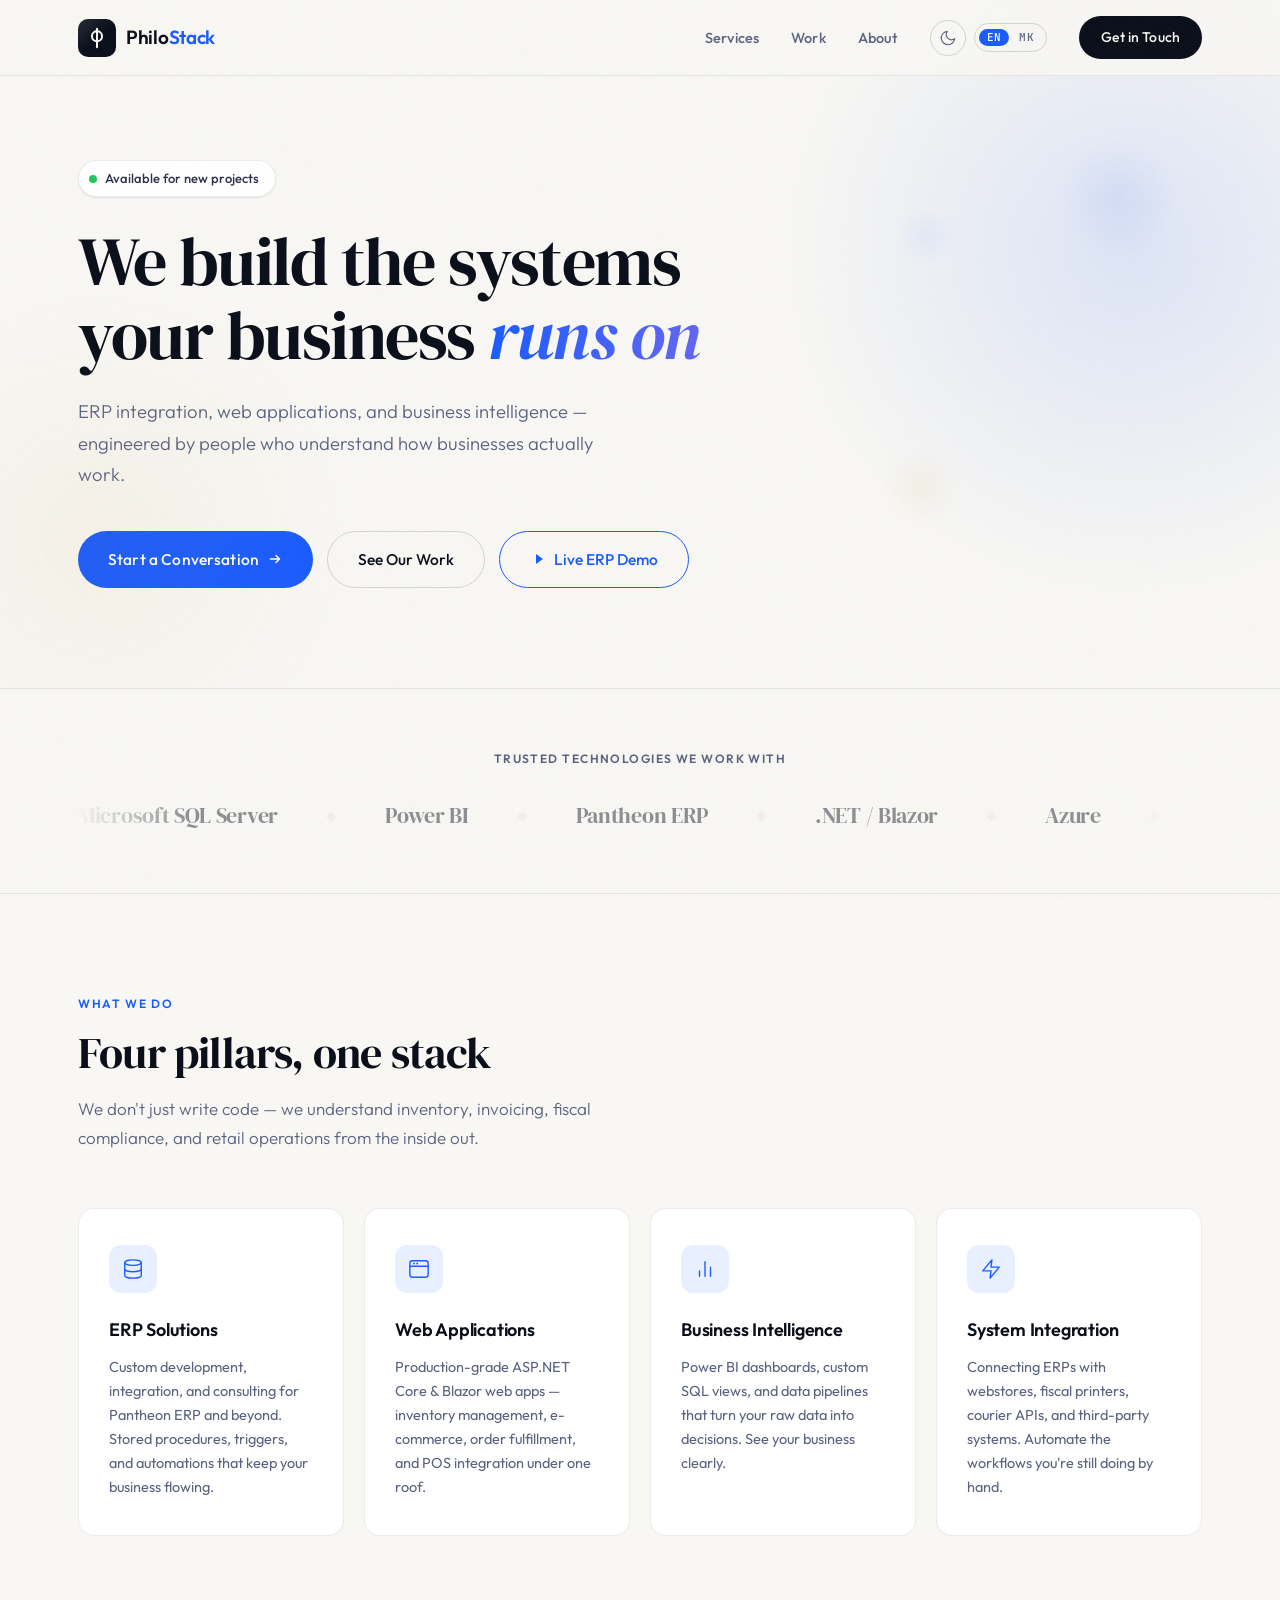
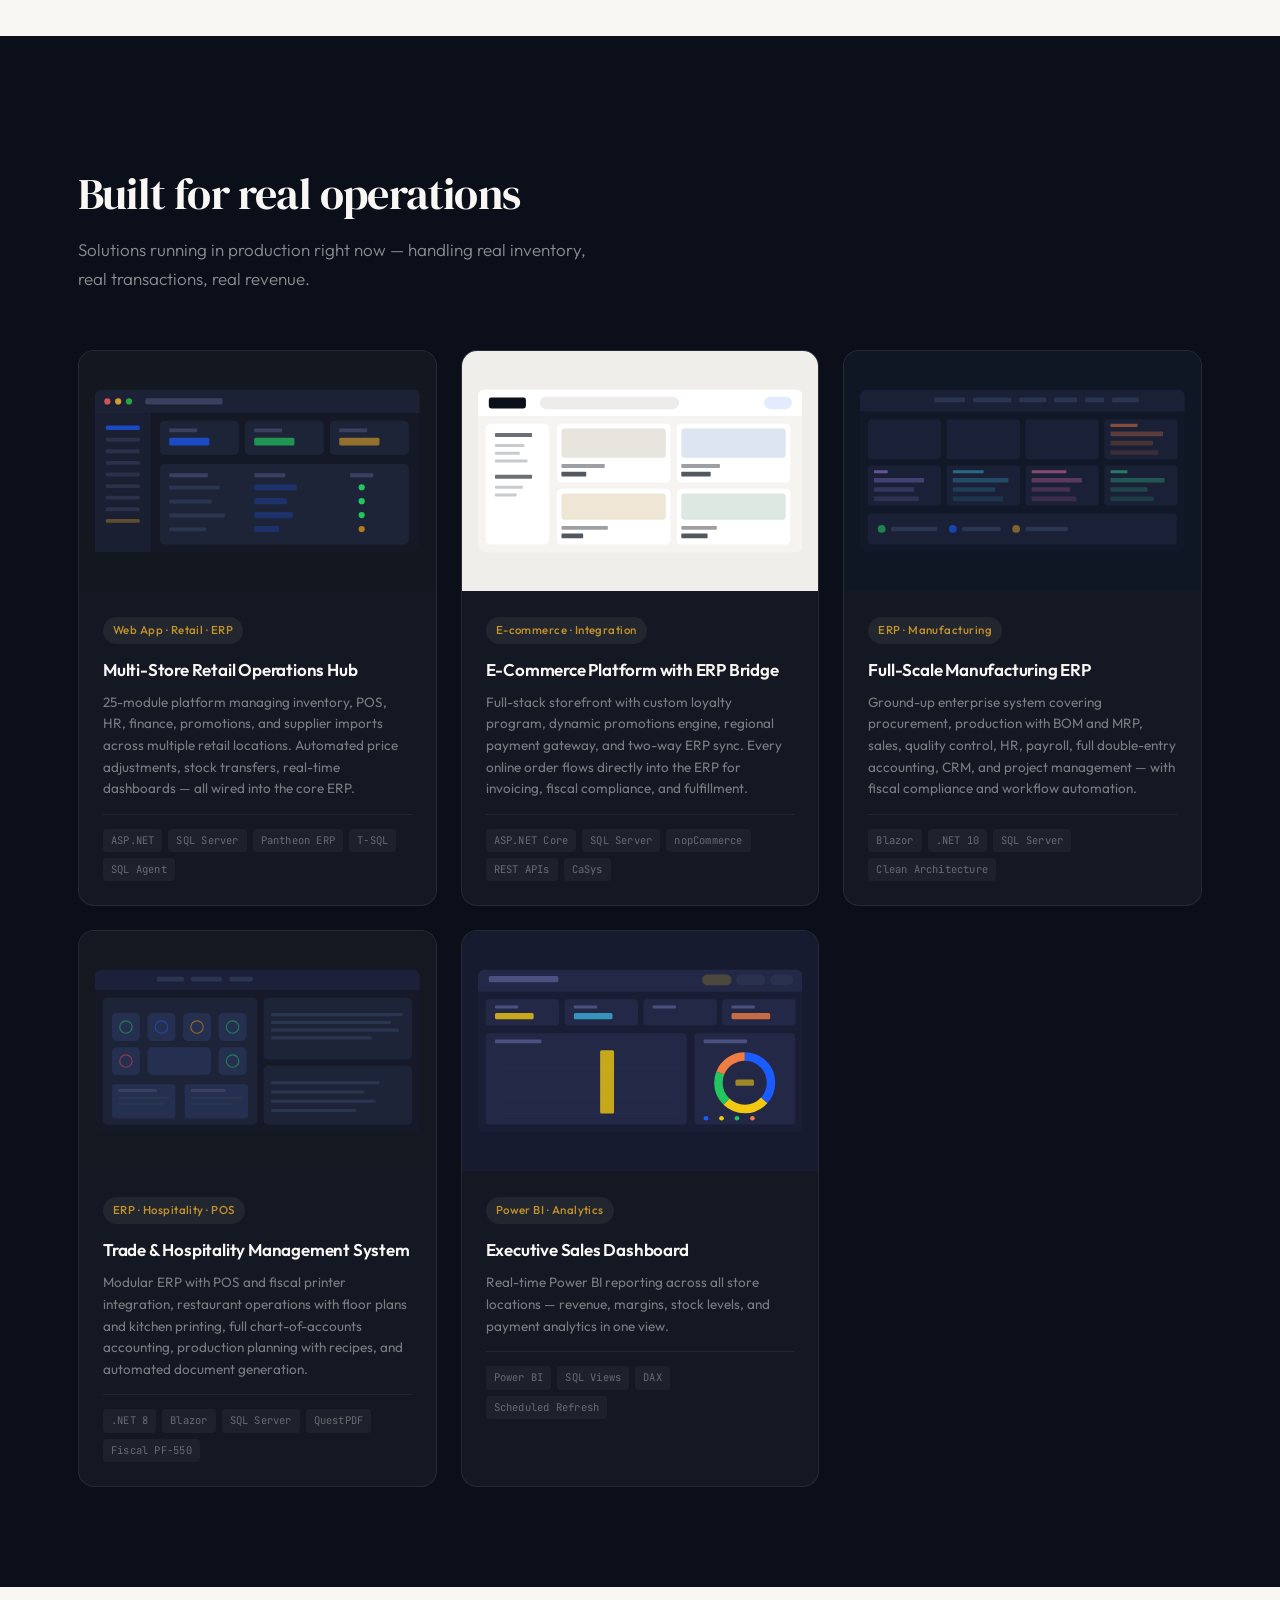
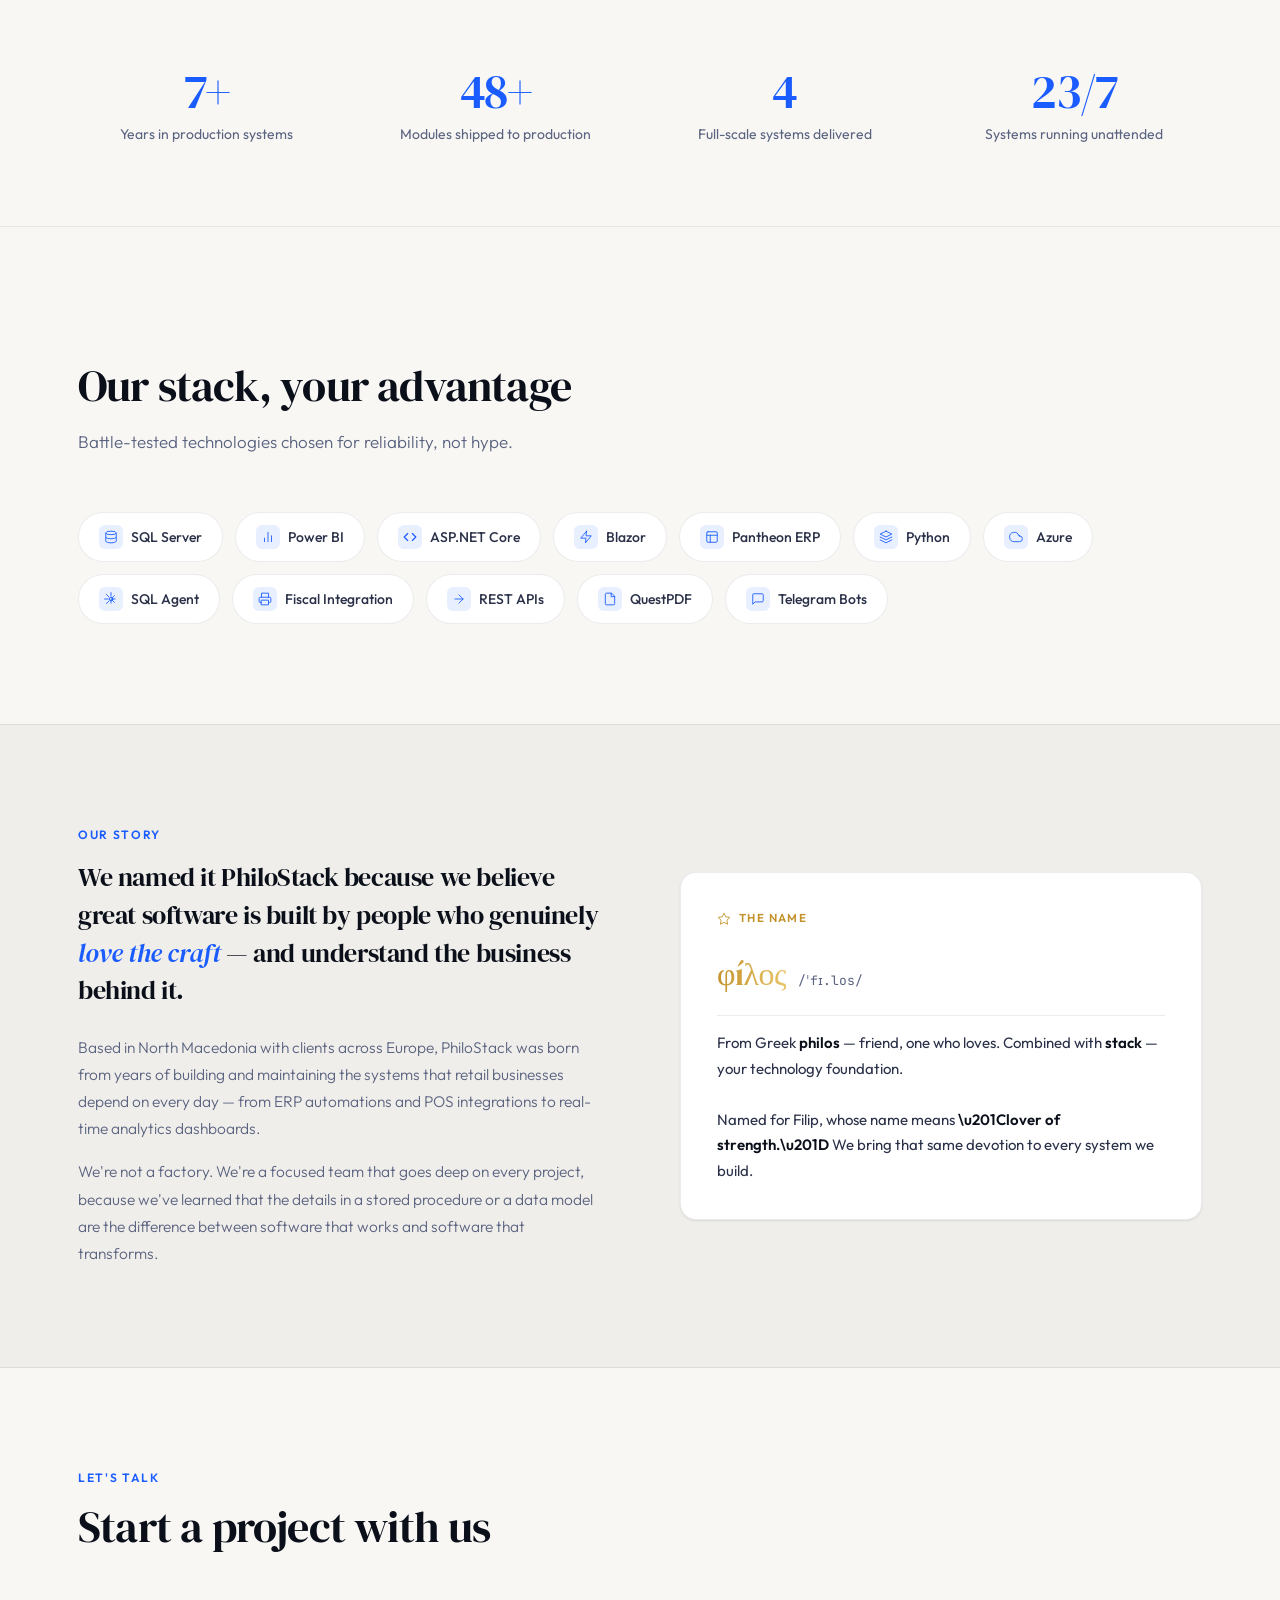
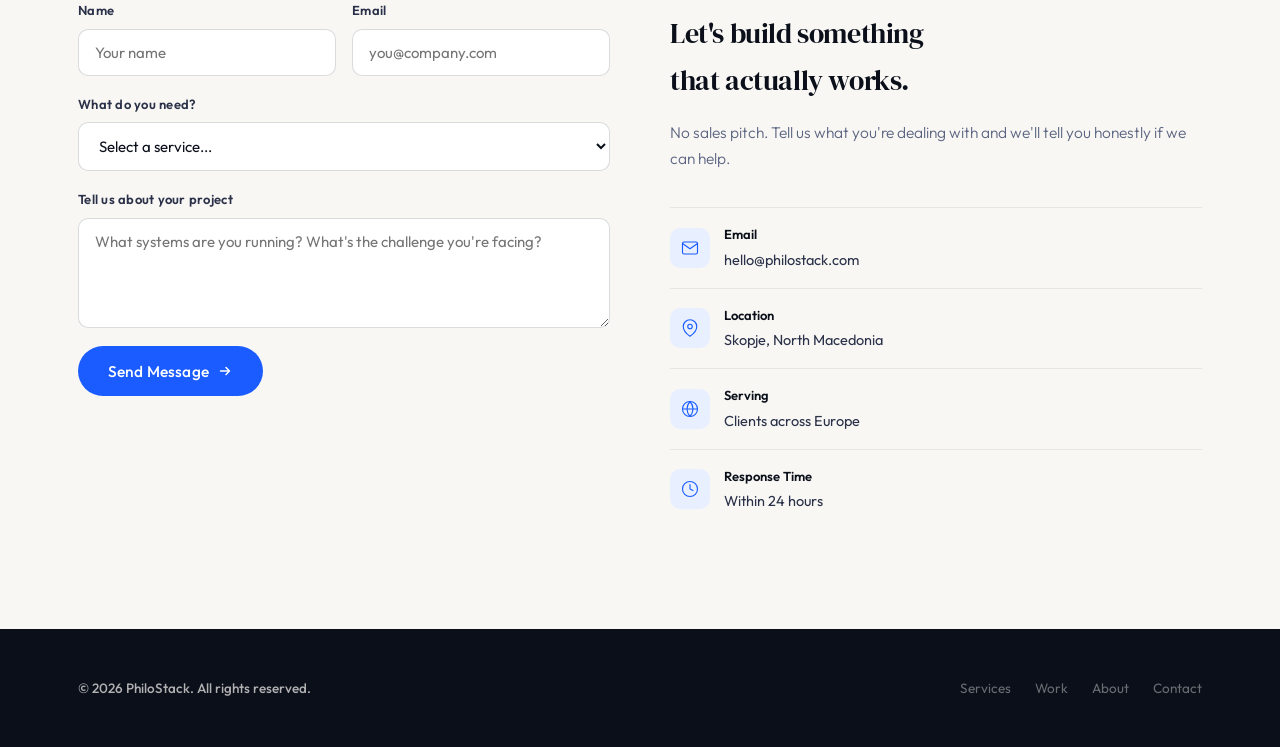
==== commit 0c21ddbb: "Consolidate demos into single Live ERP demo Replace the three separate demo pages (ERP, Power BI, We" ====
--- a/index.html
+++ b/index.html
@@ -1052,17 +1052,9 @@
         <svg width="16" height="16" viewBox="0 0 16 16" fill="none"><path d="M3.5 8h9m0 0L9 4.5M12.5 8 9 11.5" stroke="currentColor" stroke-width="1.5" stroke-linecap="round" stroke-linejoin="round"/></svg>
       </a>
       <a href="#work" class="btn-secondary" data-i18n="hero.cta.secondary">See Our Work</a>
-      <a href="demo.html" class="btn-secondary" style="border-color: var(--accent); color: var(--accent);">
+      <a href="demo-materialno.html" class="btn-secondary" style="border-color: var(--accent); color: var(--accent);">
         <svg width="16" height="16" viewBox="0 0 16 16" fill="none"><polygon points="6,3 13,8 6,13" fill="currentColor"/></svg>
-        <span data-i18n="hero.cta.erp">ERP Demo</span>
-      </a>
-      <a href="demo-powerbi.html" class="btn-secondary" style="border-color: var(--gold); color: var(--gold);">
-        <svg width="16" height="16" viewBox="0 0 16 16" fill="none"><rect x="2" y="7" width="3" height="7" rx="0.5" fill="currentColor"/><rect x="6.5" y="4" width="3" height="10" rx="0.5" fill="currentColor"/><rect x="11" y="2" width="3" height="12" rx="0.5" fill="currentColor"/></svg>
-        <span data-i18n="hero.cta.powerbi">Power BI Demo</span>
-      </a>
-      <a href="demo-webapp.html" class="btn-secondary" style="border-color: #6366f1; color: #6366f1;">
-        <svg width="16" height="16" viewBox="0 0 16 16" fill="none"><rect x="1" y="2" width="14" height="10" rx="2" stroke="currentColor" stroke-width="1.5" fill="none"/><path d="M5 14h6M8 12v2" stroke="currentColor" stroke-width="1.5" stroke-linecap="round"/></svg>
-        <span data-i18n="hero.cta.webapp">Web App Demo</span>
+        <span data-i18n="hero.cta.erp">Live ERP Demo</span>
       </a>
     </div>
   </div>
@@ -1714,9 +1706,7 @@
       "hero.sub": "ERP integration, web applications, and business intelligence \u2014 engineered by people who understand how businesses actually work.",
       "hero.cta.primary": "Start a Conversation",
       "hero.cta.secondary": "See Our Work",
-      "hero.cta.erp": "ERP Demo",
-      "hero.cta.powerbi": "Power BI Demo",
-      "hero.cta.webapp": "Web App Demo",
+      "hero.cta.erp": "Live ERP Demo",
       "trust.label": "Trusted technologies we work with",
       "services.label": "What We Do",
       "services.title": "Four pillars, one stack",
@@ -1799,9 +1789,7 @@
       "hero.sub": "ERP \u0438\u043d\u0442\u0435\u0433\u0440\u0430\u0446\u0438\u0458\u0430, \u0432\u0435\u0431 \u0430\u043f\u043b\u0438\u043a\u0430\u0446\u0438\u0438 \u0438 \u0434\u0435\u043b\u043e\u0432\u043d\u0430 \u0430\u043d\u0430\u043b\u0438\u0442\u0438\u043a\u0430 \u2014 \u043e\u0434 \u043b\u0443\u0453\u0435 \u043a\u043e\u0438 \u0440\u0430\u0437\u0431\u0438\u0440\u0430\u0430\u0442 \u043a\u0430\u043a\u043e \u0444\u0443\u043d\u043a\u0446\u0438\u043e\u043d\u0438\u0440\u0430\u0430\u0442 \u0431\u0438\u0437\u043d\u0438\u0441\u0438\u0442\u0435.",
       "hero.cta.primary": "\u0417\u0430\u043f\u043e\u0447\u043d\u0435\u0442\u0435 \u0440\u0430\u0437\u0433\u043e\u0432\u043e\u0440",
       "hero.cta.secondary": "\u041d\u0430\u0448\u0438 \u043f\u0440\u043e\u0435\u043a\u0442\u0438",
-      "hero.cta.erp": "ERP \u0434\u0435\u043c\u043e",
-      "hero.cta.powerbi": "Power BI \u0434\u0435\u043c\u043e",
-      "hero.cta.webapp": "\u0412\u0435\u0431 \u0434\u0435\u043c\u043e",
+      "hero.cta.erp": "\u0416\u0438\u0432\u043e ERP \u0434\u0435\u043c\u043e",
       "trust.label": "\u0422\u0435\u0445\u043d\u043e\u043b\u043e\u0433\u0438\u0438 \u0441\u043e \u043a\u043e\u0438 \u0440\u0430\u0431\u043e\u0442\u0438\u043c\u0435",
       "services.label": "\u0428\u0442\u043e \u043d\u0443\u0434\u0438\u043c\u0435",
       "services.title": "\u0427\u0435\u0442\u0438\u0440\u0438 \u043f\u0440\u0430\u0432\u0446\u0438, \u0435\u0434\u043d\u0430 \u0446\u0435\u043b",
